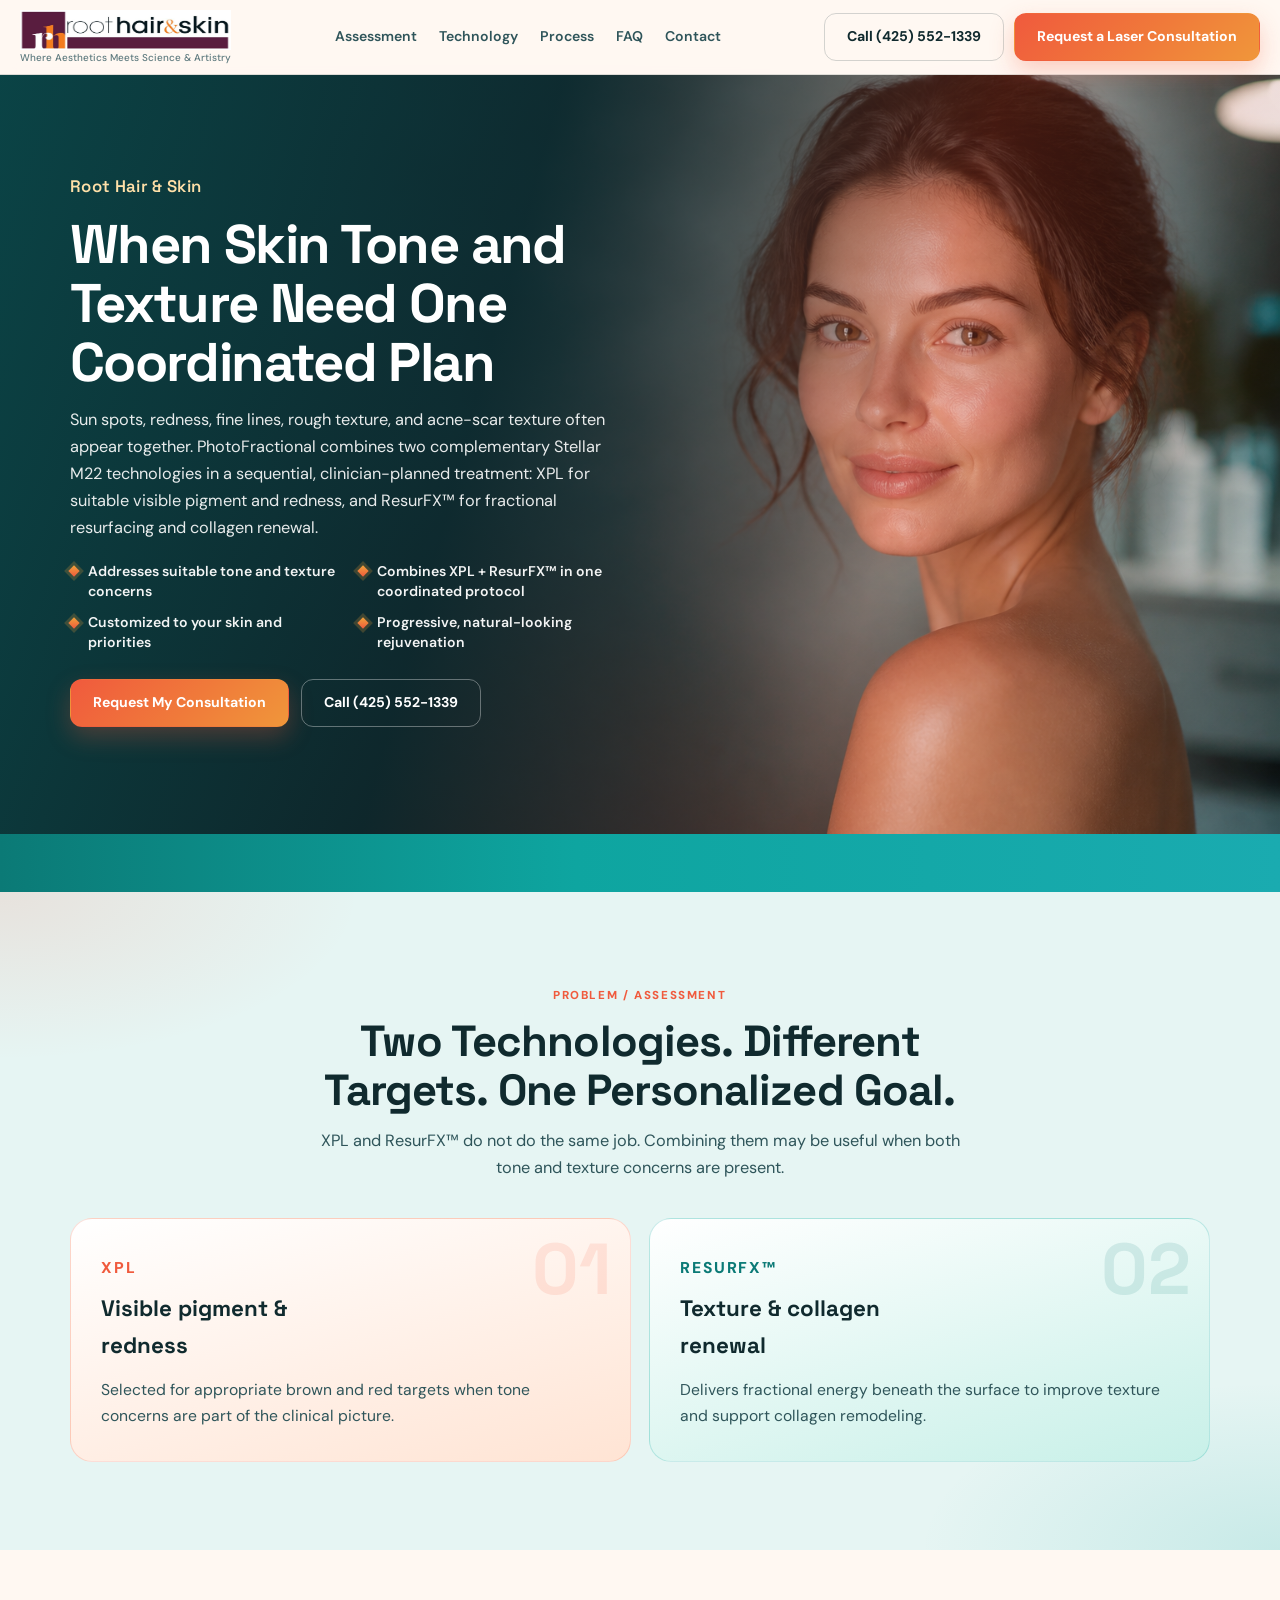
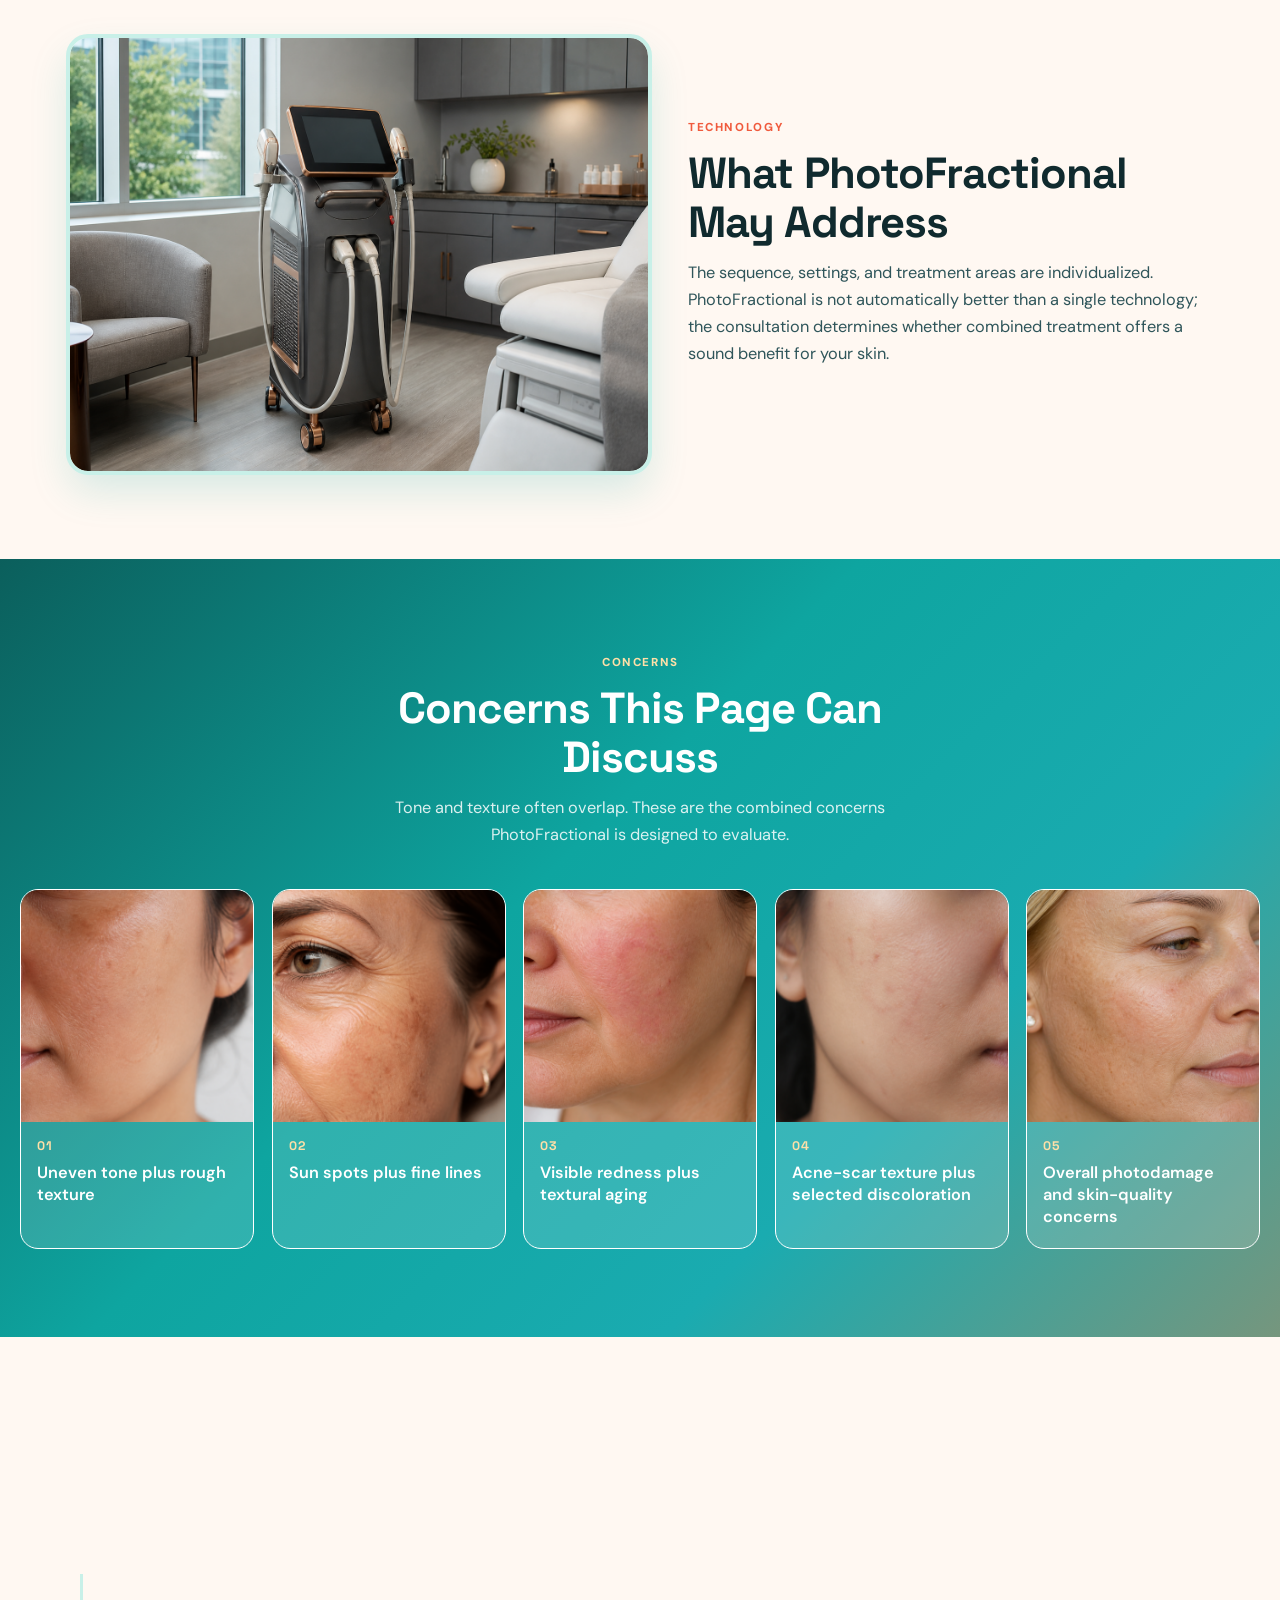
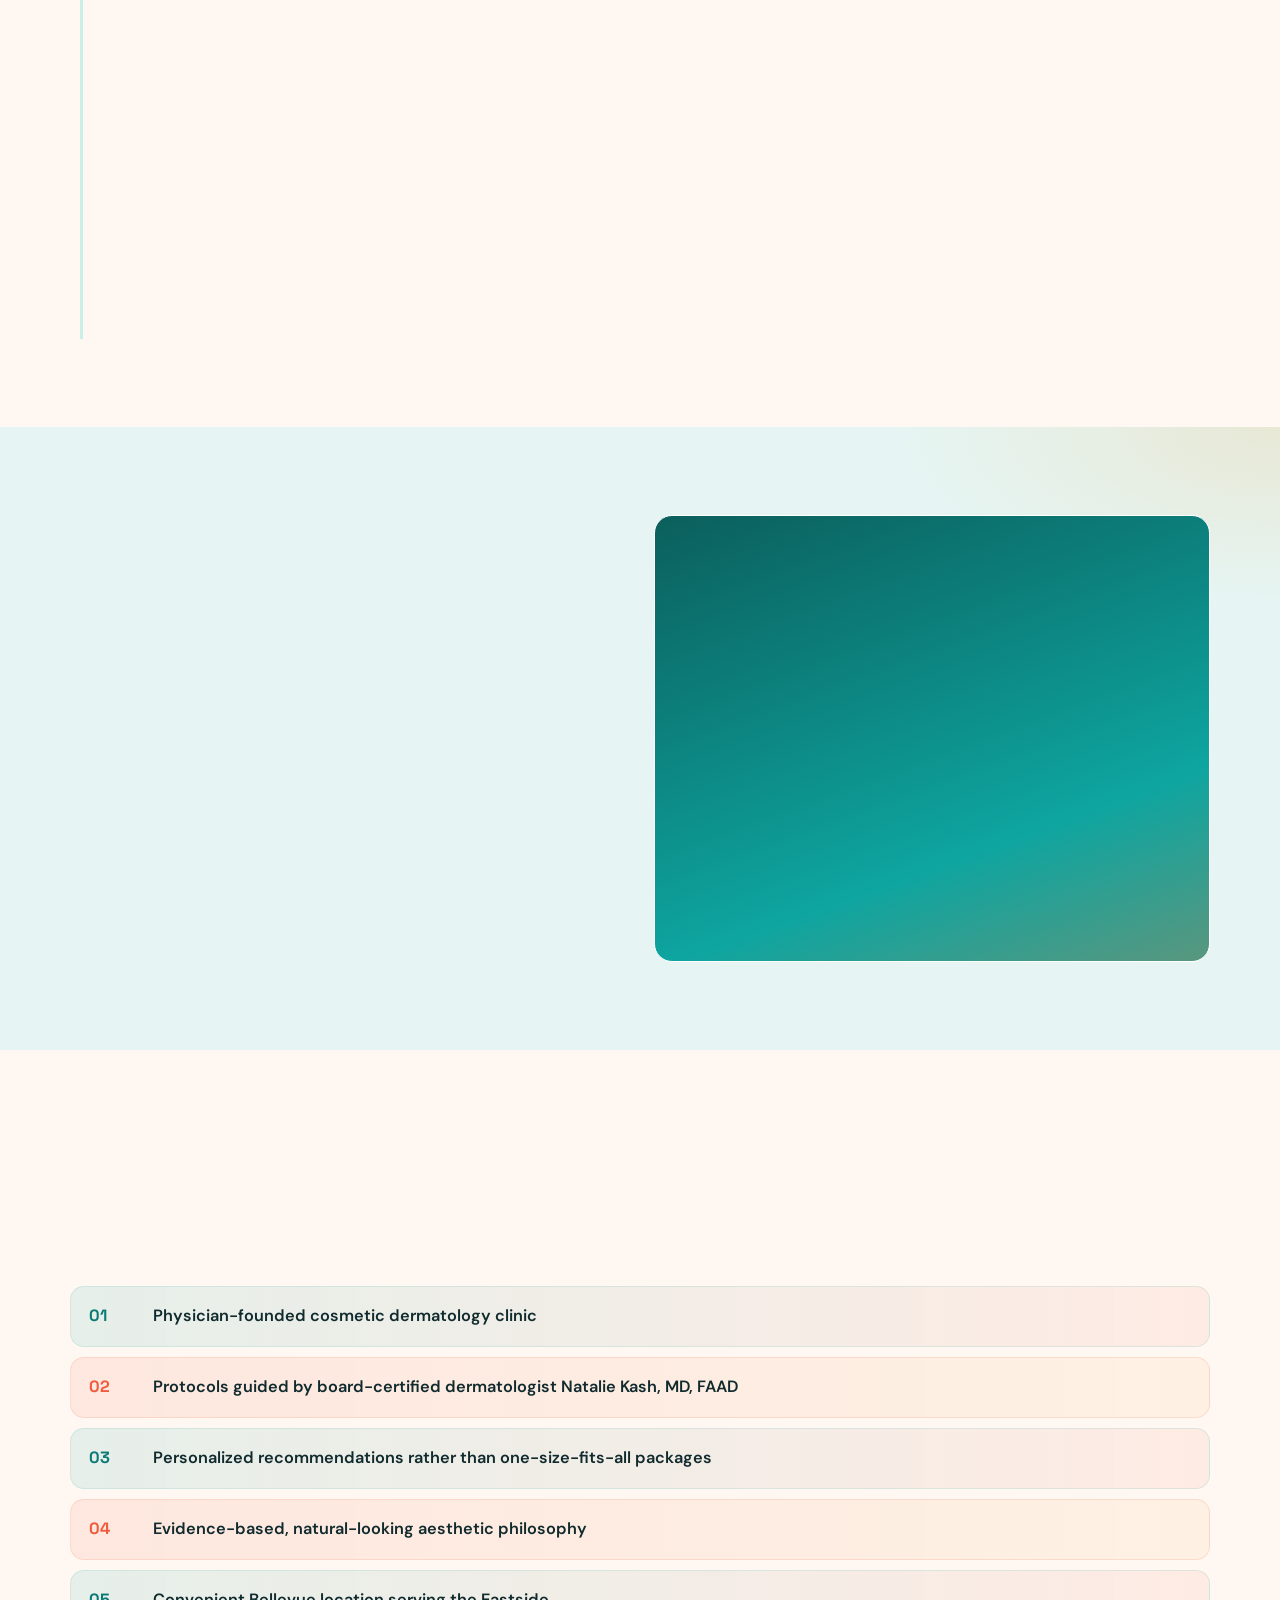
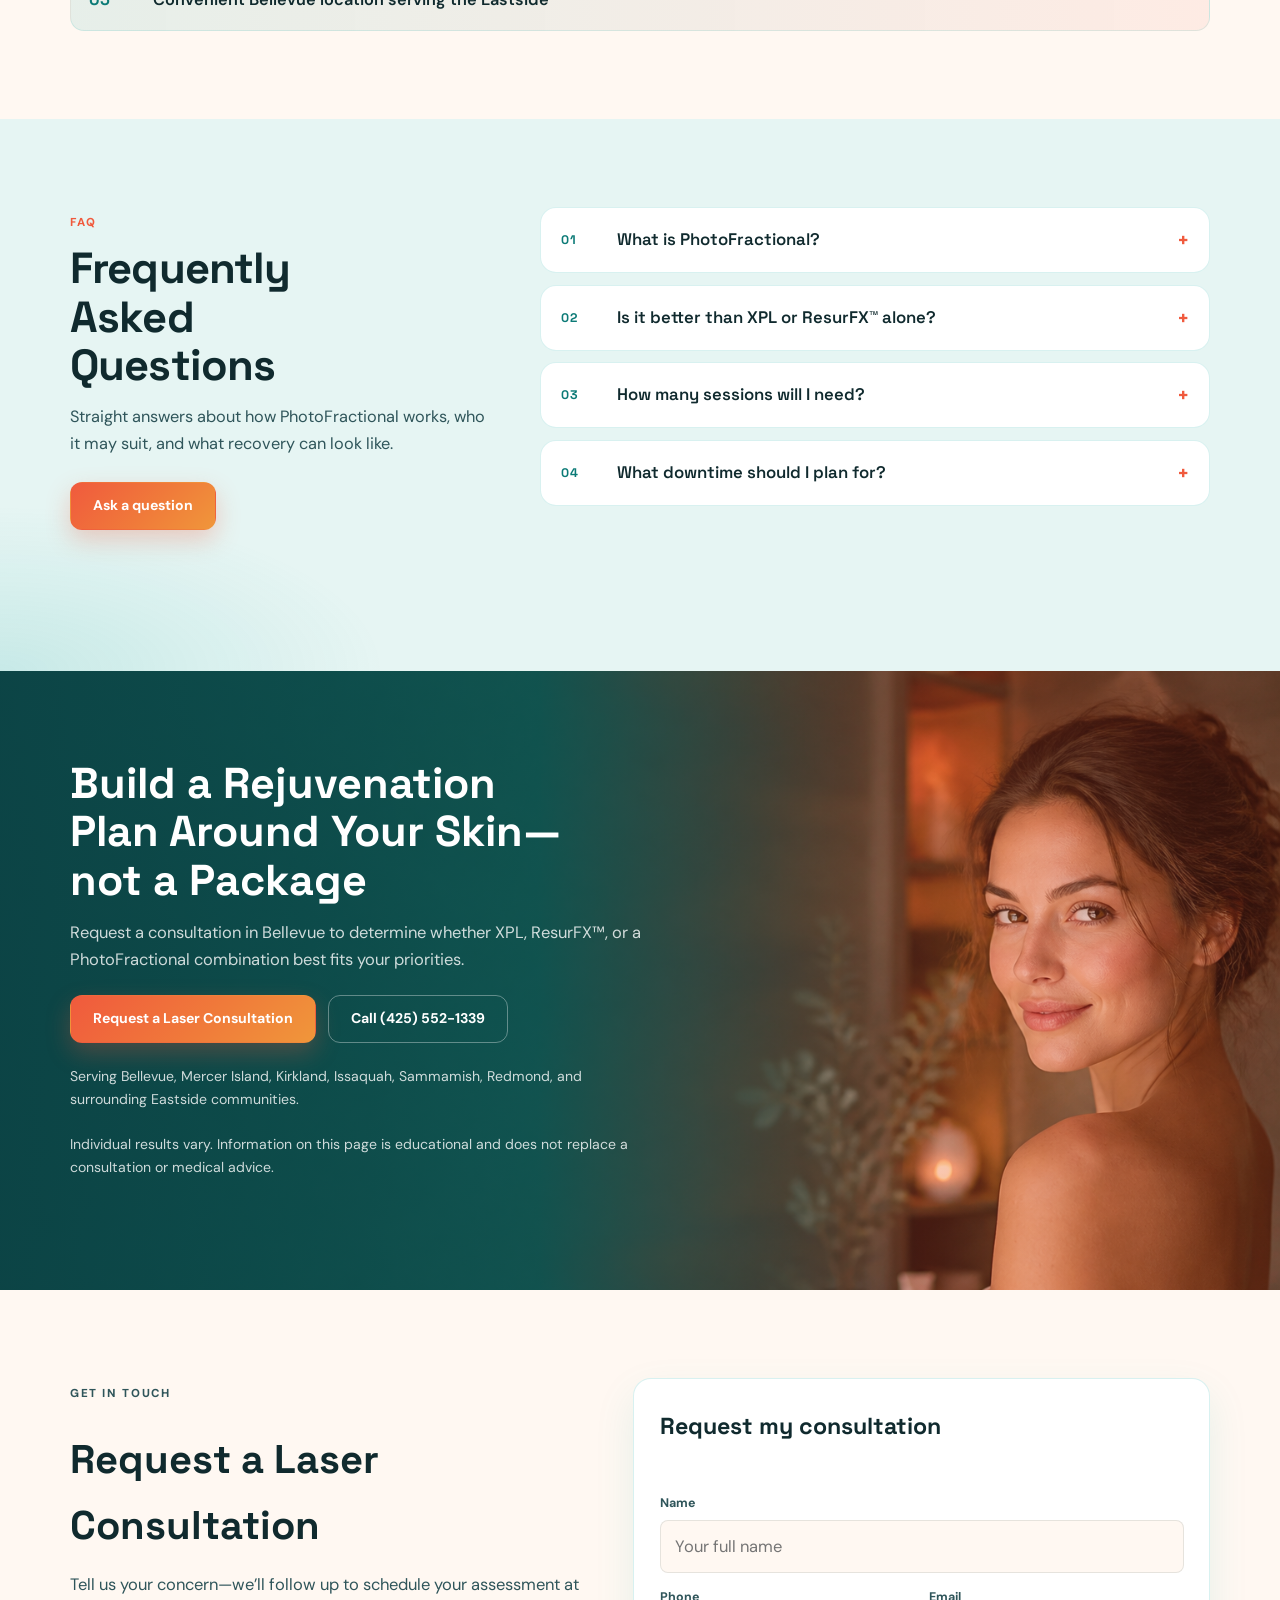
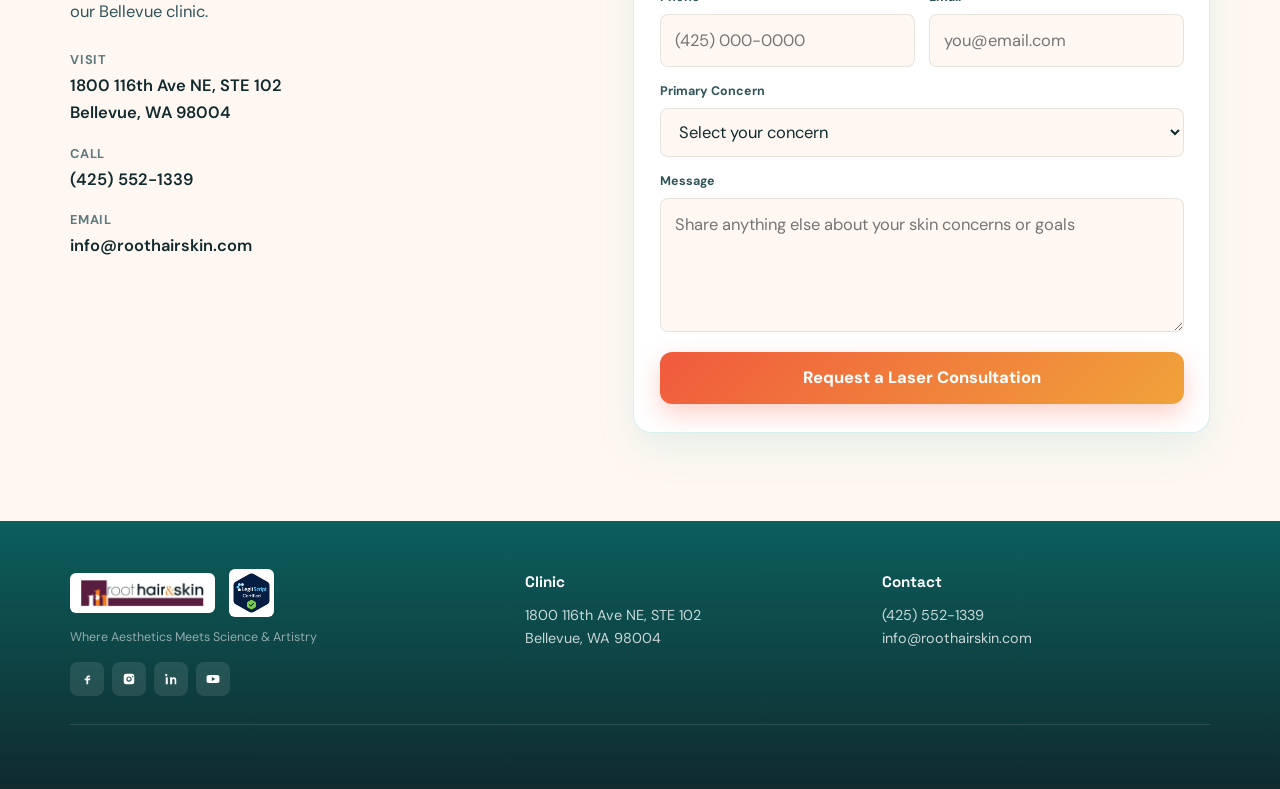
==== photofractional/index.html @ e306b75b "Add PhotoFractional landing with tracking and clinic design. New Bellevue XPL + ResurFX page includi" ====
<!DOCTYPE html>
<html lang="en">
<head>
  <meta charset="UTF-8" />
  <meta name="viewport" content="width=device-width, initial-scale=1.0, viewport-fit=cover" />
  <title>PhotoFractional Skin Rejuvenation Bellevue | Root Hair &amp; Skin</title>
  <meta name="description" content="Address suitable tone and texture concerns with personalized PhotoFractional treatment combining XPL and ResurFX™ at Root Hair &amp; Skin in Bellevue." />
  <link rel="preconnect" href="https://fonts.googleapis.com" />
  <link rel="preconnect" href="https://fonts.gstatic.com" crossorigin />
  <link href="https://fonts.googleapis.com/css2?family=DM+Sans:ital,opsz,wght@0,9..40,400;0,9..40,500;0,9..40,600;0,9..40,700;1,9..40,400&family=Space+Grotesk:wght@500;600;700&display=swap" rel="stylesheet" />
  <style>
:root {
  --ink: #102A2E;
  --slate: #2F555A;
  --muted: #5E7A7E;
  --mist: #E6F5F3;
  --paper: #FFF8F2;
  --white: #FFFFFF;
  --teal: #0EA5A0;
  --teal-deep: #0B7A76;
  --teal-soft: #C8F0E8;
  --coral: #F05A3D;
  --coral-deep: #D64428;
  --amber: #F0A33A;
  --peach: #FFE4D4;
  --copper: #F05A3D;
  --copper-deep: #D64428;
  --copper-soft: #FFE4D4;
  --line: rgba(16, 42, 46, 0.1);
  --max: 1140px;
  --font: "DM Sans", system-ui, sans-serif;
  --display: "Space Grotesk", system-ui, sans-serif;
}

*, *::before, *::after { box-sizing: border-box; margin: 0; padding: 0; }
html { scroll-behavior: smooth; overflow-x: hidden; }
body {
  font-family: var(--font);
  background:
    radial-gradient(1200px 500px at 10% -10%, rgba(14, 165, 160, 0.14), transparent 55%),
    radial-gradient(900px 420px at 100% 8%, rgba(240, 90, 61, 0.12), transparent 50%),
    var(--paper);
  color: var(--ink);
  line-height: 1.65;
  font-size: 16.5px;
  -webkit-font-smoothing: antialiased;
  overflow-x: hidden;
  padding-top: 74px;
  padding-bottom: 0;
}
img { display: block; max-width: 100%; height: auto; }
a { color: inherit; text-decoration: none; }
button, input, select, textarea { font: inherit; }
.wrap { width: min(100% - 40px, var(--max)); margin-inline: auto; }

.site-header {
  position: fixed; top: 0; left: 0; right: 0; z-index: 100;
  background: rgba(255, 248, 242, 0.92);
  backdrop-filter: blur(14px);
  border-bottom: 1px solid var(--line);
  animation: headerIn 0.55s ease both;
}
.header-inner {
  width: min(100% - 40px, 1280px);
  margin-inline: auto;
  min-height: 74px;
  display: flex; align-items: center; gap: 20px;
}
.brand { display: flex; flex-direction: column; gap: 2px; flex-shrink: 0; }
.brand img { height: 40px; width: auto; }
.brand-tag {
  font-size: 0.62rem; color: var(--muted); font-weight: 500; max-width: 240px; line-height: 1.3;
}
.nav { display: flex; gap: 22px; flex: 1; justify-content: center; }
.nav a { font-size: 0.88rem; font-weight: 600; color: var(--slate); }
.nav a:hover { color: var(--teal); }
.header-actions { display: flex; align-items: center; gap: 10px; margin-left: auto; flex-shrink: 0; }
.menu-toggle {
  display: none; width: 42px; height: 42px; border-radius: 10px;
  border: 1px solid var(--line); background: var(--white); cursor: pointer;
  margin-left: auto; place-items: center;
}
.menu-toggle span { display: block; width: 16px; height: 2px; background: var(--ink); margin: 3px auto; border-radius: 2px; }
.mobile-nav { display: none; padding: 10px 20px 20px; border-top: 1px solid var(--line); background: var(--paper); }
.mobile-nav.open { display: block; }
.mobile-nav a {
  display: block; padding: 12px 0; border-bottom: 1px solid var(--line); font-weight: 600;
}

.btn {
  display: inline-flex; align-items: center; justify-content: center;
  min-height: 48px; padding: 0 22px; border-radius: 12px;
  font-size: 0.88rem; font-weight: 700; border: 1.5px solid transparent;
  cursor: pointer; transition: transform .2s, background .2s, color .2s, border-color .2s, box-shadow .2s;
}
.btn:hover { transform: translateY(-1px); }
.btn-copper {
  background: linear-gradient(135deg, var(--coral) 0%, #F07A3A 55%, var(--amber) 120%);
  color: #fff;
  box-shadow: 0 10px 24px rgba(240, 90, 61, 0.28);
}
.btn-copper:hover { background: linear-gradient(135deg, var(--coral-deep), #E06A2E); }
.btn-ghost {
  background: transparent; color: var(--ink);
  border-color: rgba(16, 42, 46, 0.18);
}
.btn-ghost:hover { border-color: var(--teal); color: var(--teal-deep); background: rgba(14, 165, 160, 0.08); }
.btn-light { background: var(--white); color: var(--ink); }
.btn-light:hover { background: var(--teal-soft); }

.hero {
  position: relative;
  min-height: min(88svh, 760px);
  display: flex;
  align-items: center;
  overflow: hidden;
  color: #fff;
  background:
    linear-gradient(105deg, rgba(11, 70, 72, 0.94) 0%, rgba(16, 42, 46, 0.88) 38%, rgba(240, 90, 61, 0.28) 68%, rgba(16, 42, 46, 0.1) 100%),
    url("assets/hero-desktop-bg.jpg") right center / cover no-repeat;
}
.hero-media { display: none; }
.hero-inner {
  width: min(100% - 40px, var(--max));
  margin: 0 auto;
  padding: 56px 0 64px;
}
.hero-copy {
  max-width: 560px;
  text-align: left;
}
.hero-brand {
  font-family: var(--display);
  font-size: 1.05rem; font-weight: 600;
  letter-spacing: 0.02em;
  color: #FFE0A8;
  margin-bottom: 14px;
  opacity: 0; animation: rise 0.7s ease 0.05s forwards;
}
.hero h1 {
  font-family: var(--display);
  font-size: clamp(2.35rem, 4.6vw, 3.4rem);
  line-height: 1.08; font-weight: 700;
  letter-spacing: -0.03em;
  margin-bottom: 16px;
  opacity: 0; animation: rise 0.75s ease 0.15s forwards;
}
.hero-lead {
  font-size: 1.02rem; color: rgba(255,255,255,0.9);
  max-width: 36em; margin: 0 0 20px; line-height: 1.65;
  opacity: 0; animation: rise 0.75s ease 0.28s forwards;
}
.hero-bullets {
  list-style: none;
  display: grid;
  grid-template-columns: 1fr 1fr;
  gap: 12px 18px;
  margin: 0 0 26px;
  max-width: 34em;
  text-align: left;
}
.hero-bullets li {
  display: flex; gap: 10px; align-items: flex-start;
  font-size: 0.88rem; font-weight: 600; color: rgba(255,255,255,0.95);
  text-align: left;
  line-height: 1.4;
  opacity: 0;
  animation: rise 0.65s ease forwards;
}
.hero-bullets li:nth-child(1) { animation-delay: 0.32s; }
.hero-bullets li:nth-child(2) { animation-delay: 0.4s; }
.hero-bullets li:nth-child(3) { animation-delay: 0.48s; }
.hero-bullets li:nth-child(4) { animation-delay: 0.56s; }
.hero-bullets li::before {
  content: "";
  width: 8px; height: 8px; margin-top: 0.4em; flex-shrink: 0;
  background: linear-gradient(135deg, var(--amber), var(--coral));
  transform: rotate(45deg);
  box-shadow: 0 0 0 3px rgba(240, 163, 58, 0.22);
}
.hero-ctas {
  display: flex; flex-wrap: wrap; gap: 12px;
  justify-content: flex-start;
  opacity: 0; animation: rise 0.75s ease 0.64s forwards;
}
.hero-ctas .btn-ghost {
  color: #fff; border-color: rgba(255,255,255,0.35);
}
.hero-ctas .btn-ghost:hover {
  border-color: #fff; background: rgba(255,255,255,0.1); color: #fff;
}

.trust {
  background: linear-gradient(90deg, var(--teal-deep) 0%, var(--teal) 45%, #1AABB0 100%);
  color: rgba(255,255,255,0.95);
}
.trust-inner {
  width: min(100% - 40px, var(--max));
  margin: 0 auto;
  padding: 18px 0;
  display: flex; flex-wrap: wrap; justify-content: center; gap: 10px 28px;
  font-size: 0.82rem; font-weight: 700; letter-spacing: 0.02em;
}
.trust-inner span { display: inline-flex; align-items: center; gap: 10px; }
.trust-inner span:not(:last-child)::after {
  content: "";
  width: 1px; height: 14px;
  background: rgba(255,255,255,0.28);
  margin-left: 18px;
}

.section { padding: 88px 0; }
.kicker {
  display: inline-block;
  font-size: 0.72rem; font-weight: 800; letter-spacing: 0.14em;
  text-transform: uppercase; color: var(--coral); margin-bottom: 12px;
}
.section h2 {
  font-family: var(--display);
  font-size: clamp(1.9rem, 3.4vw, 2.75rem);
  line-height: 1.12; font-weight: 700; letter-spacing: -0.02em;
  margin-bottom: 14px; max-width: 18ch;
  color: var(--ink);
}
.lede { color: var(--slate); max-width: 42em; margin-bottom: 28px; font-size: 1.02rem; }

.assessment {
  background:
    radial-gradient(600px 280px at 0% 0%, rgba(240, 90, 61, 0.12), transparent 60%),
    radial-gradient(600px 280px at 100% 100%, rgba(14, 165, 160, 0.14), transparent 60%),
    var(--mist);
}
.assessment-head {
  max-width: 40rem;
  margin: 0 auto 36px;
  text-align: center;
}
.assessment-head h2 { max-width: none; margin-left: auto; margin-right: auto; }
.assessment-head .lede {
  margin-left: auto;
  margin-right: auto;
  margin-bottom: 0;
}
.assess-compare {
  display: grid;
  grid-template-columns: 1fr 1fr;
  gap: 18px;
  align-items: stretch;
}
.assess-tech {
  position: relative;
  padding: 36px 30px 32px;
  border-radius: 22px;
  border: 1px solid transparent;
  overflow: hidden;
}
.assess-tech::before {
  content: attr(data-step);
  position: absolute;
  top: 14px;
  right: 18px;
  font-family: var(--display);
  font-size: clamp(3rem, 6vw, 4.5rem);
  font-weight: 700;
  line-height: 1;
  opacity: 0.12;
  pointer-events: none;
}
.assess-tech h3 {
  font-family: var(--display);
  font-size: 1.4rem;
  font-weight: 700;
  margin-bottom: 12px;
  max-width: 14ch;
}
.assess-tech p { color: var(--slate); font-size: 0.98rem; }
.assess-label {
  font-size: 0.7rem;
  font-weight: 800;
  letter-spacing: 0.12em;
  text-transform: uppercase;
  margin-bottom: 10px;
}
.assess-xpl {
  background: linear-gradient(165deg, #fff 0%, var(--peach) 100%);
  border-color: rgba(240, 90, 61, 0.2);
}
.assess-xpl .assess-label { color: var(--coral); }
.assess-xpl::before { color: var(--coral); }
.assess-resurfx {
  background: linear-gradient(165deg, #fff 0%, var(--teal-soft) 100%);
  border-color: rgba(14, 165, 160, 0.22);
}
.assess-resurfx .assess-label { color: var(--teal-deep); }
.assess-resurfx::before { color: var(--teal-deep); }

.tech-grid {
  display: grid; grid-template-columns: 1.05fr 0.95fr; gap: 40px; align-items: center;
}
.tech-visual {
  aspect-ratio: 4 / 3; overflow: hidden; border-radius: 18px;
  box-shadow: 0 18px 40px rgba(14, 165, 160, 0.18);
  outline: 4px solid var(--teal-soft);
}
.tech-visual img { width: 100%; height: 100%; object-fit: cover; }

.concerns {
  background: linear-gradient(135deg, #0B5F5C 0%, #0EA5A0 42%, #1AABB0 70%, #F07A3A 140%);
  color: #fff;
}
.concerns-layout {
  display: block;
  width: min(100% - 40px, 1400px);
}
.concerns-intro {
  max-width: 36rem;
  margin: 0 auto 40px;
  text-align: center;
}
.concerns .kicker { color: #FFE0A8; }
.concerns h2 {
  color: #fff;
  max-width: none;
  margin-left: auto;
  margin-right: auto;
}
.concerns .lede {
  color: rgba(255,255,255,0.85);
  margin: 0 auto;
}
.concern-list {
  list-style: none;
  display: grid;
  grid-template-columns: repeat(5, 1fr);
  gap: 18px;
  border-top: 0;
}
.concern-list > li { margin: 0; padding: 0; min-height: 0; }
.concern-card {
  display: flex;
  flex-direction: column;
  overflow: hidden;
  border-radius: 18px;
  background: rgba(255,255,255,0.14);
  border: 1.5px solid #fff;
  backdrop-filter: blur(8px);
  min-height: 0;
  padding: 0;
  gap: 0;
  height: 100%;
}
.concern-card figure {
  margin: 0;
  aspect-ratio: 1 / 1;
  overflow: hidden;
  background: rgba(0,0,0,0.15);
}
.concern-card img {
  width: 100%;
  height: 100%;
  object-fit: cover;
  display: block;
  transition: transform 0.45s ease;
}
.concern-card:hover img { transform: scale(1.04); }
.concern-card .concern-body {
  display: flex;
  flex-direction: column;
  gap: 10px;
  padding: 18px 16px 20px;
  flex: 1;
}
.concern-list li:last-child {
  grid-column: auto;
  flex-direction: column;
  align-items: stretch;
}
.concern-list .n {
  font-family: var(--display);
  font-size: 0.78rem;
  letter-spacing: 0.1em;
  color: #FFE0A8;
  font-weight: 700;
  line-height: 1;
}
.concern-card .concern-title {
  font-size: 1.02rem;
  font-weight: 600;
  line-height: 1.35;
  color: #fff;
}

.process { background: var(--paper); }
.process-grid {
  display: grid; gap: 0; border-left: 3px solid var(--teal-soft);
  margin-left: 10px;
}
.step {
  position: relative;
  padding: 0 0 28px 28px;
}
.step:last-child { padding-bottom: 0; }
.step::before {
  content: "";
  position: absolute; left: -8px; top: 6px;
  width: 14px; height: 14px; border-radius: 50%;
  background: linear-gradient(135deg, var(--teal), var(--coral));
  border: 2px solid var(--paper);
  box-shadow: 0 0 0 4px rgba(14, 165, 160, 0.15);
}
.step h3 {
  font-family: var(--display);
  font-size: 1.15rem; font-weight: 700; margin-bottom: 6px;
  color: var(--ink);
}
.step p { color: var(--slate); max-width: 48em; }

.candidate {
  background:
    radial-gradient(700px 320px at 100% 0%, rgba(240, 163, 58, 0.16), transparent 55%),
    var(--mist);
}
.candidate-grid {
  display: grid; grid-template-columns: 1.05fr 1.05fr; gap: 28px; align-items: stretch;
}
.check-list { list-style: none; display: grid; gap: 12px; margin-top: 8px; }
.check-list li {
  display: flex; gap: 12px; align-items: flex-start;
  font-weight: 600; color: var(--ink); font-size: 0.98rem;
  padding: 12px 14px;
  background: rgba(255,255,255,0.75);
  border-radius: 12px;
  border: 1px solid rgba(14, 165, 160, 0.14);
}
.check-list li::before {
  content: "";
  width: 18px; height: 18px; flex-shrink: 0; margin-top: 2px;
  border: 1.5px solid rgba(14, 165, 160, 0.4);
  border-radius: 5px;
  background:
    url("data:image/svg+xml,%3Csvg xmlns='http://www.w3.org/2000/svg' viewBox='0 0 16 16'%3E%3Cpath fill='none' stroke='%230EA5A0' stroke-width='2' d='M3 8.5l3 3 7-7'/%3E%3C/svg%3E") center / 12px no-repeat,
    #fff;
}
.clinical-note {
  display: grid;
  grid-template-columns: minmax(140px, 0.9fr) 1.1fr;
  gap: 0;
  overflow: hidden;
  background: linear-gradient(160deg, #0B5F5C 0%, #0EA5A0 70%, #F07A3A 160%);
  color: rgba(255,255,255,0.92);
  padding: 0;
  border-radius: 18px;
  border: 1.5px solid #fff;
  min-height: 100%;
}
.clinical-note figure {
  position: relative;
  margin: 0;
  min-height: 100%;
  overflow: hidden;
  background: rgba(0,0,0,0.12);
}
.clinical-note img {
  position: absolute;
  inset: 0;
  width: 100%;
  height: 100%;
  object-fit: cover;
  display: block;
}
.clinical-note-copy {
  display: flex;
  flex-direction: column;
  justify-content: center;
  padding: 28px 24px;
}
.clinical-note strong {
  display: block; font-family: var(--display);
  font-size: 1rem; color: #FFE0A8; margin-bottom: 10px; letter-spacing: 0.04em;
  text-transform: uppercase;
}
.clinical-note p { font-size: 0.92rem; line-height: 1.65; margin: 0; }

.why { background: var(--paper); }
.why-list { list-style: none; display: grid; gap: 10px; }
.why-list li {
  display: grid; grid-template-columns: 48px 1fr; gap: 16px;
  padding: 16px 18px;
  border-radius: 14px;
  background: linear-gradient(90deg, rgba(14, 165, 160, 0.1), rgba(240, 90, 61, 0.08));
  border: 1px solid rgba(14, 165, 160, 0.12);
  font-size: 1.02rem; font-weight: 600; align-items: baseline;
}
.why-list li:nth-child(even) {
  background: linear-gradient(90deg, rgba(240, 90, 61, 0.1), rgba(240, 163, 58, 0.08));
  border-color: rgba(240, 90, 61, 0.14);
}
.why-list .n {
  font-family: var(--display); color: var(--teal-deep); font-weight: 700;
}
.why-list li:nth-child(even) .n { color: var(--coral); }

.faq {
  background:
    radial-gradient(700px 300px at 0% 100%, rgba(14, 165, 160, 0.14), transparent 55%),
    var(--mist);
}
.faq-layout {
  display: grid;
  grid-template-columns: minmax(220px, 0.85fr) 1.35fr;
  gap: 40px 48px;
  align-items: start;
}
.faq-intro h2 { max-width: 12ch; }
.faq-intro .lede { margin-bottom: 20px; }
.faq-intro .btn { margin-top: 4px; }
.faq-list { display: grid; gap: 12px; max-width: none; }
.faq-item {
  background: var(--white);
  border: 1.5px solid rgba(14, 165, 160, 0.16);
  border-radius: 16px;
  overflow: hidden;
}
.faq-q {
  width: 100%; text-align: left; background: none; border: 0; cursor: pointer;
  padding: 18px 20px; display: grid;
  grid-template-columns: 42px 1fr auto;
  align-items: center;
  gap: 14px;
  font-family: var(--display); font-size: 1.05rem; font-weight: 600; color: var(--ink);
}
.faq-q .faq-n {
  font-size: 0.78rem;
  letter-spacing: 0.08em;
  color: var(--teal-deep);
  font-weight: 700;
}
.faq-q .plus {
  color: var(--coral);
  font-weight: 700;
  font-size: 1.25rem;
  line-height: 1;
  transition: transform 0.2s ease;
}
.faq-a {
  display: none;
  padding: 0 20px 18px 76px;
  color: var(--slate);
  font-size: 0.96rem;
}
.faq-item.open .faq-a { display: block; }
.faq-item.open .faq-q .plus { transform: rotate(45deg); }

.final {
  background:
    linear-gradient(90deg, rgba(11, 70, 72, 0.92) 0%, rgba(11, 95, 92, 0.72) 42%, rgba(240, 90, 61, 0.28) 72%, rgba(240, 90, 61, 0.18) 100%),
    url("assets/final-cta-bg.jpg") right center / cover no-repeat;
  color: #fff; padding: 88px 0;
  overflow: hidden;
}
.final h2 {
  font-family: var(--display);
  font-size: clamp(1.9rem, 3.5vw, 2.7rem);
  line-height: 1.12; font-weight: 700; max-width: 18ch; margin-bottom: 14px;
}
.final p { color: rgba(255,255,255,0.8); max-width: 40em; margin-bottom: 22px; }
.final-ctas { display: flex; flex-wrap: wrap; gap: 12px; margin-bottom: 22px; }
.final .btn-ghost {
  color: #fff; border-color: rgba(255,255,255,0.35);
}
.final .btn-ghost:hover { border-color: #fff; background: rgba(255,255,255,0.1); color: #fff; }
.serving-note, .edu-disclaimer {
  font-size: 0.88rem; color: rgba(255,255,255,0.65); max-width: 48em;
}
.edu-disclaimer { margin-top: 6px; }

.contact { padding: 88px 0; background: var(--paper); }
.contact-grid {
  display: grid; grid-template-columns: 0.95fr 1.05fr; gap: 40px; align-items: start;
}
.contact-info h2 {
  font-family: var(--display);
  font-size: clamp(1.9rem, 3.4vw, 2.5rem);
  max-width: 12ch; margin-bottom: 12px;
}
.contact-info > p { color: var(--slate); margin-bottom: 24px; max-width: 34em; }
.contact-details { display: grid; gap: 16px; }
.contact-detail { display: flex; gap: 12px; align-items: flex-start; }
.contact-detail strong {
  display: block; font-size: 0.8rem; letter-spacing: 0.06em; text-transform: uppercase; color: var(--muted); margin-bottom: 2px;
}
.contact-detail p, .contact-detail a { font-weight: 600; }
.contact-detail a:hover { color: var(--teal); }
.lead-form {
  background: var(--white);
  border: 1px solid rgba(14, 165, 160, 0.16);
  padding: 28px 26px;
  border-radius: 18px;
  box-shadow: 0 16px 40px rgba(14, 165, 160, 0.1);
}
.lead-form h2 {
  font-family: var(--display);
  font-size: 1.45rem; margin-bottom: 6px; max-width: none;
}
.lead-form .sub { color: var(--muted); font-size: 0.92rem; margin-bottom: 18px; }
.form-grid { display: grid; gap: 14px; }
.form-row { display: grid; grid-template-columns: 1fr 1fr; gap: 14px; }
.field { display: flex; flex-direction: column; gap: 6px; }
.field label { font-size: 0.78rem; font-weight: 700; color: var(--slate); }
.field input, .field select, .field textarea {
  width: 100%; border: 1px solid var(--line); border-radius: 8px;
  padding: 12px 14px; background: var(--paper); color: var(--ink);
}
.field input:focus, .field select:focus, .field textarea:focus {
  outline: 2px solid rgba(14, 165, 160, 0.35); border-color: var(--teal);
}
.btn-submit {
  width: 100%; min-height: 52px; margin-top: 6px; border: 0; border-radius: 12px;
  background: linear-gradient(135deg, var(--coral), var(--amber));
  color: #fff; font-weight: 800; cursor: pointer;
  box-shadow: 0 10px 24px rgba(240, 90, 61, 0.28);
}
.btn-submit:hover { background: linear-gradient(135deg, var(--coral-deep), #E06A2E); }
.btn-submit:disabled { opacity: 0.7; cursor: wait; }
.form-success {
  display: none; padding: 18px; border-radius: 8px;
  background: var(--copper-soft); color: var(--ink); margin-top: 12px;
}
.lead-form.submitted .form-grid,
.lead-form.submitted h2,
.lead-form.submitted .sub,
.lead-form.submitted .btn-submit { display: none; }
.lead-form.submitted .form-success { display: block; }

.site-footer {
  background: linear-gradient(180deg, #0B5F5C 0%, #102A2E 100%);
  color: rgba(255,255,255,0.78); padding: 48px 0 28px;
}
.footer-inner {
  width: min(100% - 40px, var(--max));
  margin: 0 auto;
  display: grid; grid-template-columns: 1.3fr 1fr 1fr; gap: 28px;
}
.footer-brand-row { display: flex; align-items: center; gap: 14px; margin-bottom: 10px; }
.footer-logo {
  height: 40px; width: auto; background: #fff; padding: 6px 10px; border-radius: 6px;
}
.cert-seal img { height: 48px; width: auto; background: #fff; padding: 4px; border-radius: 6px; }
.footer-tag { font-size: 0.78rem; color: rgba(255,255,255,0.55); margin-bottom: 14px; }
.footer-socials { display: flex; gap: 8px; }
.footer-socials a {
  width: 34px; height: 34px; border-radius: 8px;
  display: grid; place-items: center;
  background: rgba(255,255,255,0.1); color: #fff;
}
.footer-socials a:hover { background: var(--coral); }
.footer-socials svg { width: 14px; height: 14px; fill: currentColor; }
.footer-col h4 {
  font-family: var(--display); font-size: 0.95rem; color: #fff; margin-bottom: 10px;
}
.footer-col p, .footer-col a { font-size: 0.9rem; line-height: 1.6; color: rgba(255,255,255,0.78); }
.footer-col a:hover { color: #fff; }
.footer-bottom {
  width: min(100% - 40px, var(--max));
  margin: 28px auto 0; padding-top: 16px;
  border-top: 1px solid rgba(255,255,255,0.12);
  display: flex; flex-wrap: wrap; gap: 8px 16px; justify-content: space-between;
  font-size: 0.75rem; color: rgba(255,255,255,0.5);
}
.footer-bottom a {
  color: rgba(255,255,255,0.62);
  text-decoration: underline; text-underline-offset: 2px;
}
.footer-bottom a:hover { color: #fff; }

.mobile-island-dock {
  display: none;
  position: fixed; left: 0; right: 0; bottom: 0; z-index: 200;
  padding: 12px 16px calc(12px + env(safe-area-inset-bottom, 0px));
  pointer-events: none; box-sizing: border-box;
}
.mobile-island {
  pointer-events: auto;
  display: flex; align-items: center; gap: 8px;
  padding: 8px; width: 100%; max-width: 420px; margin-inline: auto;
  border-radius: 999px; background: #0B5F5C;
  border: 1px solid rgba(255,255,255,0.14);
  box-shadow: 0 16px 40px rgba(11, 95, 92, 0.35);
}
.island-consult {
  flex: 1; min-height: 46px; border-radius: 999px;
  display: inline-flex; align-items: center; justify-content: center;
  background: linear-gradient(135deg, var(--coral), var(--amber));
  color: #fff;
  font-size: 0.78rem; font-weight: 800; padding: 0 14px;
}
.island-call {
  min-width: 72px; min-height: 46px; padding: 0 16px; border-radius: 999px;
  display: grid; place-items: center;
  background: var(--teal); color: #fff;
  font-size: 0.82rem; font-weight: 800;
}

.reveal {
  opacity: 0;
  transform: translateY(22px);
  transition: opacity 0.7s cubic-bezier(0.22, 1, 0.36, 1), transform 0.7s cubic-bezier(0.22, 1, 0.36, 1), filter 0.7s ease;
  will-change: opacity, transform;
}
.reveal.reveal-left { transform: translateX(-28px); }
.reveal.reveal-right { transform: translateX(28px); }
.reveal.reveal-scale { transform: scale(0.94); }
.reveal.reveal-fade { transform: none; }
.reveal.in {
  opacity: 1;
  transform: none;
  filter: none;
}
.assess-tech,
.concern-card,
.check-list li,
.why-list li,
.faq-item,
.step,
.clinical-note {
  transition: transform 0.35s ease, box-shadow 0.35s ease, border-color 0.35s ease;
}
.assess-tech:hover,
.concern-card:hover,
.check-list li:hover,
.why-list li:hover,
.faq-item:hover {
  transform: translateY(-3px);
  box-shadow: 0 14px 32px rgba(11, 95, 92, 0.12);
}
.mobile-island-dock {
  animation: islandIn 0.55s ease 0.35s both;
}

@keyframes rise {
  from { opacity: 0; transform: translateY(16px); }
  to { opacity: 1; transform: none; }
}
@keyframes headerIn {
  from { opacity: 0; transform: translateY(-16px); }
  to { opacity: 1; transform: none; }
}
@keyframes islandIn {
  from { opacity: 0; transform: translateY(24px); }
  to { opacity: 1; transform: none; }
}

@media (max-width: 1100px) and (min-width: 981px) {
  .concern-list { grid-template-columns: repeat(3, 1fr); }
  .concern-list li:nth-child(4),
  .concern-list li:nth-child(5) { grid-column: span 1; }
  .concern-list li:last-child { grid-column: auto; }
}

@media (max-width: 980px) {
  .nav, .header-actions { display: none; }
  .menu-toggle { display: grid; }
  .hero {
    min-height: calc(100svh - 74px);
    display: flex;
    align-items: center;
    justify-content: center;
    background:
      linear-gradient(105deg, rgba(11, 70, 72, 0.88) 0%, rgba(16, 42, 46, 0.78) 48%, rgba(11, 70, 72, 0.45) 72%, rgba(240, 90, 61, 0.28) 100%),
      url("assets/hero-mobile-bg.jpg") right center / cover no-repeat;
  }
  .hero-media { display: none; }
  .hero-inner {
    padding: 28px 0 36px;
    width: min(100% - 40px, var(--max));
    display: flex;
    align-items: center;
    justify-content: center;
  }
  .hero-copy {
    max-width: none;
    width: 100%;
    text-align: center;
  }
  .hero-brand { margin-inline: auto; }
  .hero h1 {
    font-size: clamp(2.05rem, 7.5vw, 2.55rem);
    margin-inline: auto;
  }
  .hero-lead { margin-inline: auto; }
  .hero-bullets {
    grid-template-columns: 1fr 1fr;
    max-width: 100%;
    margin-inline: auto;
    gap: 10px 12px;
    text-align: left;
  }
  .hero-bullets li { font-size: 0.82rem; }
  .hero-ctas { justify-content: center; width: 100%; }
  .hero-ctas .btn-copper { width: 100%; }
  .hero-ctas .btn-ghost { display: none; }
  .trust-inner {
    display: flex;
    flex-direction: column;
    align-items: stretch;
    gap: 0;
    padding: 6px 0;
    text-align: left;
  }
  .trust-inner span {
    display: block;
    padding: 12px 0;
    font-size: 0.84rem;
    line-height: 1.35;
    border-bottom: 1px solid rgba(255,255,255,0.18);
  }
  .trust-inner span:last-child { border-bottom: 0; }
  .trust-inner span:not(:last-child)::after { display: none; }
  .assess-compare, .tech-grid, .candidate-grid, .contact-grid, .footer-inner,
  .faq-layout {
    grid-template-columns: 1fr;
  }
  .faq-intro h2 { max-width: none; }
  .faq-a { padding-left: 20px; }
  .clinical-note {
    grid-template-columns: 1fr;
  }
  .clinical-note figure {
    aspect-ratio: 16 / 10;
    min-height: 0;
  }
  .clinical-note img {
    position: absolute;
  }
  .concerns-intro { text-align: left; margin-left: 0; margin-right: 0; }
  .concerns h2, .concerns .lede { margin-left: 0; margin-right: 0; }
  .concern-list {
    grid-template-columns: 1fr 1fr;
  }
  .concern-list li:last-child {
    grid-column: 1 / -1;
  }
  .concern-list li:last-child .concern-card {
    display: grid;
    grid-template-columns: 140px 1fr;
    align-items: stretch;
  }
  .concern-list li:last-child figure {
    aspect-ratio: auto;
    min-height: 100%;
  }
  .concern-list li:last-child .concern-body {
    justify-content: center;
  }
  .section, .final, .contact { padding: 64px 0; }
  .final {
    background:
      linear-gradient(180deg, rgba(11, 70, 72, 0.88) 0%, rgba(11, 95, 92, 0.78) 55%, rgba(240, 90, 61, 0.45) 100%),
      url("assets/final-cta-bg.jpg") 72% center / cover no-repeat;
  }
  .section h2 { max-width: none; }
  .mobile-island-dock { display: block; }
  body { padding-bottom: calc(100px + env(safe-area-inset-bottom, 0px)); }
  .form-row { grid-template-columns: 1fr; }
  .final h2 { max-width: none; }
}

@media (prefers-reduced-motion: reduce) {
  *, *::before, *::after { animation: none !important; transition: none !important; }
  .reveal, .hero-brand, .hero h1, .hero-lead, .hero-bullets, .hero-bullets li, .hero-ctas,
  .site-header, .mobile-island-dock {
    opacity: 1 !important; transform: none !important; animation: none !important; filter: none !important;
  }
}

  </style>
</head>
<body>
  <header class="site-header">
    <div class="header-inner">
      <a class="brand" href="#top" aria-label="Root Hair &amp; Skin home">
        <img src="assets/logo.jpg" alt="Root Hair &amp; Skin" width="220" height="48" />
        <span class="brand-tag">Where Aesthetics Meets Science &amp; Artistry</span>
      </a>
      <nav class="nav" aria-label="Primary">
        <a href="#assessment">Assessment</a>
        <a href="#technology">Technology</a>
        <a href="#process">Process</a>
        <a href="#faq">FAQ</a>
        <a href="#contact">Contact</a>
      </nav>
      <div class="header-actions">
        <a class="btn btn-ghost" href="tel:+14255521339">Call (425) 552-1339</a>
        <a class="btn btn-copper" href="#contact">Request a Laser Consultation</a>
      </div>
      <button class="menu-toggle" type="button" aria-label="Open menu" aria-expanded="false">
        <span></span><span></span><span></span>
      </button>
    </div>
    <div class="mobile-nav" id="mobileNav">
      <a href="#assessment">Assessment</a>
      <a href="#technology">Technology</a>
      <a href="#process">Process</a>
      <a href="#faq">FAQ</a>
      <a href="#contact">Contact</a>
      <a class="btn btn-ghost" href="tel:+14255521339" style="width:100%;margin-top:12px;text-align:center;">Call (425) 552-1339</a>
      <a class="btn btn-copper" href="#contact" style="width:100%;margin-top:8px;text-align:center;">Request a Laser Consultation</a>
    </div>
  </header>

  <main id="top">
    <section class="hero" aria-label="PhotoFractional skin rejuvenation">
      <div class="hero-media" aria-hidden="true">
        <img src="assets/hero-desktop-bg.jpg" alt="" width="1600" height="900" />
      </div>
      <div class="hero-inner">
        <div class="hero-copy">
          <p class="hero-brand">Root Hair &amp; Skin</p>
          <h1>When Skin Tone and Texture Need One Coordinated Plan</h1>
          <p class="hero-lead">Sun spots, redness, fine lines, rough texture, and acne-scar texture often appear together. PhotoFractional combines two complementary Stellar M22 technologies in a sequential, clinician-planned treatment: XPL for suitable visible pigment and redness, and ResurFX™ for fractional resurfacing and collagen renewal.</p>
          <ul class="hero-bullets">
            <li>Addresses suitable tone and texture concerns</li>
            <li>Combines XPL + ResurFX™ in one coordinated protocol</li>
            <li>Customized to your skin and priorities</li>
            <li>Progressive, natural-looking rejuvenation</li>
          </ul>
          <div class="hero-ctas">
            <a class="btn btn-copper" href="#contact">Request My Consultation</a>
            <a class="btn btn-ghost" href="tel:+14255521339">Call (425) 552-1339</a>
          </div>
        </div>
      </div>
    </section>

    <div class="trust">
      <div class="trust-inner">
        <span>Physician-founded</span>
        <span>Board-certified dermatologist-guided protocols</span>
        <span>Personalized treatment</span>
        <span>Bellevue, WA</span>
      </div>
    </div>

    <section class="section assessment" id="assessment" aria-labelledby="assessment-title">
      <div class="wrap">
        <div class="assessment-head">
          <p class="kicker reveal">Problem / assessment</p>
          <h2 class="reveal" id="assessment-title">Two Technologies. Different Targets. One Personalized Goal.</h2>
          <p class="lede reveal">XPL and ResurFX™ do not do the same job. Combining them may be useful when both tone and texture concerns are present.</p>
        </div>
        <div class="assess-compare reveal">
          <article class="assess-tech assess-xpl" data-step="01">
            <p class="assess-label">XPL</p>
            <h3>Visible pigment &amp; redness</h3>
            <p>Selected for appropriate brown and red targets when tone concerns are part of the clinical picture.</p>
          </article>
          <article class="assess-tech assess-resurfx" data-step="02">
            <p class="assess-label">ResurFX™</p>
            <h3>Texture &amp; collagen renewal</h3>
            <p>Delivers fractional energy beneath the surface to improve texture and support collagen remodeling.</p>
          </article>
        </div>
      </div>
    </section>

    <section class="section" id="technology" aria-labelledby="tech-title">
      <div class="wrap tech-grid">
        <div class="tech-visual reveal">
          <img src="assets/device.jpg" alt="Stellar M22 treatment technology at Root Hair &amp; Skin" width="1200" height="900" loading="lazy" />
        </div>
        <div class="reveal">
          <p class="kicker">Technology</p>
          <h2 id="tech-title">What PhotoFractional May Address</h2>
          <p class="lede">The sequence, settings, and treatment areas are individualized. PhotoFractional is not automatically better than a single technology; the consultation determines whether combined treatment offers a sound benefit for your skin.</p>
        </div>
      </div>
    </section>

    <section class="section concerns" aria-labelledby="concerns-title">
      <div class="wrap concerns-layout">
        <div class="concerns-intro">
          <p class="kicker reveal">Concerns</p>
          <h2 class="reveal" id="concerns-title">Concerns This Page Can Discuss</h2>
          <p class="lede reveal">Tone and texture often overlap. These are the combined concerns PhotoFractional is designed to evaluate.</p>
        </div>
        <ol class="concern-list reveal">
          <li>
            <article class="concern-card">
              <figure>
                <img src="assets/concern-01-tone-texture.jpg" alt="Uneven skin tone and rough texture" width="800" height="600" loading="lazy" />
              </figure>
              <div class="concern-body">
                <span class="n">01</span>
                <span class="concern-title">Uneven tone plus rough texture</span>
              </div>
            </article>
          </li>
          <li>
            <article class="concern-card">
              <figure>
                <img src="assets/concern-02-sunspots.jpg" alt="Sun spots and fine lines" width="800" height="600" loading="lazy" />
              </figure>
              <div class="concern-body">
                <span class="n">02</span>
                <span class="concern-title">Sun spots plus fine lines</span>
              </div>
            </article>
          </li>
          <li>
            <article class="concern-card">
              <figure>
                <img src="assets/concern-03-redness.jpg" alt="Visible redness and textural aging" width="800" height="600" loading="lazy" />
              </figure>
              <div class="concern-body">
                <span class="n">03</span>
                <span class="concern-title">Visible redness plus textural aging</span>
              </div>
            </article>
          </li>
          <li>
            <article class="concern-card">
              <figure>
                <img src="assets/concern-04-acne-scar.jpg" alt="Acne-scar texture and discoloration" width="800" height="600" loading="lazy" />
              </figure>
              <div class="concern-body">
                <span class="n">04</span>
                <span class="concern-title">Acne-scar texture plus selected discoloration</span>
              </div>
            </article>
          </li>
          <li>
            <article class="concern-card">
              <figure>
                <img src="assets/concern-05-photodamage.jpg" alt="Photodamage and skin-quality concerns" width="800" height="600" loading="lazy" />
              </figure>
              <div class="concern-body">
                <span class="n">05</span>
                <span class="concern-title">Overall photodamage and skin-quality concerns</span>
              </div>
            </article>
          </li>
        </ol>
      </div>
    </section>

    <section class="section process" id="process" aria-labelledby="process-title">
      <div class="wrap">
        <p class="kicker reveal">Process</p>
        <h2 class="reveal" id="process-title">The PhotoFractional Experience</h2>
        <div class="process-grid reveal">
          <article class="step">
            <h3>Comprehensive assessment</h3>
            <p>We separate pigment, vascular, texture, and wrinkle concerns and screen for contraindications.</p>
          </article>
          <article class="step">
            <h3>Personalized sequence</h3>
            <p>The team selects XPL and ResurFX™ parameters for your skin and goals.</p>
          </article>
          <article class="step">
            <h3>Treatment</h3>
            <p>Warm snapping, prickling, or heat may be felt. Comfort and eye-protection measures are used.</p>
          </article>
          <article class="step">
            <h3>Recovery and results</h3>
            <p>Redness, swelling, itching, temporary darkening, or rough texture can occur. Improvement develops over a treatment series and varies by concern.</p>
          </article>
        </div>
      </div>
    </section>

    <section class="section candidate" id="candidate" aria-labelledby="candidate-title">
      <div class="wrap candidate-grid">
        <div class="reveal">
          <p class="kicker">Candidacy</p>
          <h2 id="candidate-title">Who May Be a Candidate?</h2>
          <p class="lede">A consultation is required. You may be considered if:</p>
          <ul class="check-list">
            <li>You have both suitable tone and texture concerns</li>
            <li>You prefer one coordinated plan rather than unrelated treatments</li>
            <li>You can allow for the combined recovery response</li>
            <li>You understand results are progressive and individualized</li>
          </ul>
        </div>
        <aside class="clinical-note reveal">
          <figure>
            <img src="assets/clinical-note.jpg" alt="Clinician assessing skin during a consultation" width="900" height="1200" loading="lazy" />
          </figure>
          <div class="clinical-note-copy">
            <strong>Clinical note</strong>
            <p>Treatment may be postponed or changed based on pregnancy status, medications, active infection or inflammation, recent tanning, photosensitivity, prior pigment reactions, or other medical factors. The treating clinician determines candidacy.</p>
          </div>
        </aside>
      </div>
    </section>

    <section class="section why" id="why" aria-labelledby="why-title">
      <div class="wrap">
        <p class="kicker reveal">Why Root</p>
        <h2 class="reveal" id="why-title">Why Choose Root Hair &amp; Skin?</h2>
        <ol class="why-list reveal">
          <li><span class="n">01</span><span>Physician-founded cosmetic dermatology clinic</span></li>
          <li><span class="n">02</span><span>Protocols guided by board-certified dermatologist Natalie Kash, MD, FAAD</span></li>
          <li><span class="n">03</span><span>Personalized recommendations rather than one-size-fits-all packages</span></li>
          <li><span class="n">04</span><span>Evidence-based, natural-looking aesthetic philosophy</span></li>
          <li><span class="n">05</span><span>Convenient Bellevue location serving the Eastside</span></li>
        </ol>
      </div>
    </section>

    <section class="section faq" id="faq" aria-labelledby="faq-title">
      <div class="wrap faq-layout">
        <div class="faq-intro">
          <p class="kicker reveal">FAQ</p>
          <h2 class="reveal" id="faq-title">Frequently Asked Questions</h2>
          <p class="lede reveal">Straight answers about how PhotoFractional works, who it may suit, and what recovery can look like.</p>
          <a class="btn btn-copper reveal" href="#contact">Ask a question</a>
        </div>
        <div class="faq-list">
          <div class="faq-item reveal">
            <button class="faq-q" type="button" aria-expanded="false"><span class="faq-n">01</span><span>What is PhotoFractional?</span><span class="plus">+</span></button>
            <div class="faq-a"><p>It is a sequential approach combining XPL intense pulsed light with ResurFX™ non-ablative fractional resurfacing to address different tone and texture targets.</p></div>
          </div>
          <div class="faq-item reveal">
            <button class="faq-q" type="button" aria-expanded="false"><span class="faq-n">02</span><span>Is it better than XPL or ResurFX™ alone?</span><span class="plus">+</span></button>
            <div class="faq-a"><p>Not for everyone. If your concern is only pigment/redness or only texture, one technology may be more appropriate. The benefit depends on your clinical assessment.</p></div>
          </div>
          <div class="faq-item reveal">
            <button class="faq-q" type="button" aria-expanded="false"><span class="faq-n">03</span><span>How many sessions will I need?</span><span class="plus">+</span></button>
            <div class="faq-a"><p>Published manufacturer information commonly discusses a series, and Root’s general laser/IPL guidance also describes series-based care. Your clinician will set the number and interval.</p></div>
          </div>
          <div class="faq-item reveal">
            <button class="faq-q" type="button" aria-expanded="false"><span class="faq-n">04</span><span>What downtime should I plan for?</span><span class="plus">+</span></button>
            <div class="faq-a"><p>The combined approach can cause redness, swelling, darkening of pigment, itching, and rough texture. Duration depends on settings and individual response.</p></div>
          </div>
          <div class="faq-item reveal">
            <button class="faq-q" type="button" aria-expanded="false"><span class="faq-n">05</span><span>Can it treat all skin tones and all pigmentation?</span><span class="plus">+</span></button>
            <div class="faq-a"><p>No universal suitability claim should be made. Skin tone, pigment type, recent sun exposure, medications, and history all influence candidacy and settings.</p></div>
          </div>
        </div>
      </div>
    </section>

    <section class="final" aria-labelledby="final-title">
      <div class="wrap">
        <h2 class="reveal" id="final-title">Build a Rejuvenation Plan Around Your Skin—not a Package</h2>
        <p class="reveal">Request a consultation in Bellevue to determine whether XPL, ResurFX™, or a PhotoFractional combination best fits your priorities.</p>
        <div class="final-ctas reveal">
          <a class="btn btn-copper" href="#contact">Request a Laser Consultation</a>
          <a class="btn btn-ghost" href="tel:+14255521339">Call (425) 552-1339</a>
        </div>
        <p class="serving-note reveal">Serving Bellevue, Mercer Island, Kirkland, Issaquah, Sammamish, Redmond, and surrounding Eastside communities.</p>
        <p class="edu-disclaimer reveal">Individual results vary. Information on this page is educational and does not replace a consultation or medical advice.</p>
      </div>
    </section>

    <section class="contact" id="contact" aria-labelledby="contact-title">
      <div class="wrap contact-grid">
        <div class="contact-info reveal">
          <p class="kicker">Get in touch</p>
          <h2 id="contact-title">Request a Laser Consultation</h2>
          <p>Tell us your concern—we’ll follow up to schedule your assessment at our Bellevue clinic.</p>
          <div class="contact-details">
            <div class="contact-detail">
              <div>
                <strong>Visit</strong>
                <p>1800 116th Ave NE, STE 102<br />Bellevue, WA 98004</p>
              </div>
            </div>
            <div class="contact-detail">
              <div>
                <strong>Call</strong>
                <a href="tel:+14255521339">(425) 552-1339</a>
              </div>
            </div>
            <div class="contact-detail">
              <div>
                <strong>Email</strong>
                <a href="mailto:info@roothairskin.com">info@roothairskin.com</a>
              </div>
            </div>
          </div>
        </div>
        <form class="lead-form reveal" id="leadForm" novalidate>
          <h2>Request my consultation</h2>
          <p class="sub">Tell us your concern—we’ll follow up to schedule your assessment.</p>
          <div class="form-grid">
            <div class="field">
              <label for="name">Name</label>
              <input id="name" name="name" type="text" autocomplete="name" required placeholder="Your full name" />
            </div>
            <div class="form-row">
              <div class="field">
                <label for="phone">Phone</label>
                <input id="phone" name="phone" type="tel" autocomplete="tel" required placeholder="(425) 000-0000" />
              </div>
              <div class="field">
                <label for="email">Email</label>
                <input id="email" name="email" type="email" autocomplete="email" required placeholder="you@email.com" />
              </div>
            </div>
            <div class="field">
              <label for="concern">Primary Concern</label>
              <select id="concern" name="concern" required>
                <option value="" disabled selected>Select your concern</option>
                <option value="tone-texture">Uneven tone + rough texture</option>
                <option value="sunspots-lines">Sun spots + fine lines</option>
                <option value="redness-texture">Visible redness + textural aging</option>
                <option value="acne-scar">Acne-scar texture + discoloration</option>
                <option value="photodamage">Overall photodamage / skin quality</option>
                <option value="unsure">Not sure—need assessment</option>
              </select>
            </div>
            <div class="field">
              <label for="message">Message</label>
              <textarea id="message" name="message" rows="4" placeholder="Share anything else about your skin concerns or goals"></textarea>
            </div>
            <button class="btn-submit" type="submit">Request a Laser Consultation</button>
          </div>
          <div class="form-success" role="status" aria-live="polite"></div>
        </form>
      </div>
    </section>
  </main>

  <footer class="site-footer">
    <div class="footer-inner">
      <div>
        <div class="footer-brand-row">
          <img class="footer-logo" src="assets/logo.jpg" alt="Root Hair &amp; Skin" width="200" height="44" />
          <a class="cert-seal" href="https://www.legitscript.com/websites/?searchquery=roothairskin.com" target="_blank" rel="noopener noreferrer" aria-label="LegitScript Certified">
            <img src="assets/legitscript-certified.png" alt="LegitScript Certified" width="52" height="56" loading="lazy" />
          </a>
        </div>
        <p class="footer-tag">Where Aesthetics Meets Science &amp; Artistry</p>
        <div class="footer-socials">
          <a href="https://www.facebook.com/RootHairandSkin" target="_blank" rel="noopener noreferrer" aria-label="Facebook"><svg viewBox="0 0 24 24" aria-hidden="true"><path d="M14 9h3V6h-3c-1.7 0-3 1.3-3 3v2H8v3h3v7h3v-7h3l1-3h-4V9c0-.6.4-1 1-1z"/></svg></a>
          <a href="https://www.instagram.com/roothairandskin/" target="_blank" rel="noopener noreferrer" aria-label="Instagram"><svg viewBox="0 0 24 24" aria-hidden="true"><path d="M7 3h10a4 4 0 0 1 4 4v10a4 4 0 0 1-4 4H7a4 4 0 0 1-4-4V7a4 4 0 0 1 4-4zm5 4.5A4.5 4.5 0 1 0 16.5 12 4.5 4.5 0 0 0 12 7.5zm6.2-.9a1.1 1.1 0 1 0 1.1 1.1 1.1 1.1 0 0 0-1.1-1.1zM12 9.5A2.5 2.5 0 1 1 9.5 12 2.5 2.5 0 0 1 12 9.5z"/></svg></a>
          <a href="https://www.linkedin.com/company/root-hair-and-skin/" target="_blank" rel="noopener noreferrer" aria-label="LinkedIn"><svg viewBox="0 0 24 24" aria-hidden="true"><path d="M6.5 9H3v12h3.5V9zM4.8 3.5A2 2 0 1 0 4.8 7a2 2 0 0 0 0-3.5zM21 13.3c0-2.6-1.4-4.3-3.9-4.3a3.6 3.6 0 0 0-3.2 1.6V9H10.5v12H14v-6.3c0-1.7.8-2.7 2.2-2.7s2.1.9 2.1 2.7V21H21z"/></svg></a>
          <a href="https://www.youtube.com/@dr_and_dr" target="_blank" rel="noopener noreferrer" aria-label="YouTube"><svg viewBox="0 0 24 24" aria-hidden="true"><path d="M23 7.5a3 3 0 0 0-2.1-2.1C19 5 12 5 12 5s-7 0-8.9.4A3 3 0 0 0 1 7.5 31.5 31.5 0 0 0 1 12a31.5 31.5 0 0 0 .1 4.5 3 3 0 0 0 2.1 2.1C5 19 12 19 12 19s7 0 8.9-.4a3 3 0 0 0 2.1-2.1A31.5 31.5 0 0 0 23 12a31.5 31.5 0 0 0 0-4.5zM10 15.5v-7l6 3.5z"/></svg></a>
        </div>
      </div>
      <div class="footer-col">
        <h4>Clinic</h4>
        <p>1800 116th Ave NE, STE 102<br />Bellevue, WA 98004</p>
      </div>
      <div class="footer-col">
        <h4>Contact</h4>
        <p><a href="tel:+14255521339">(425) 552-1339</a><br /><a href="mailto:info@roothairskin.com">info@roothairskin.com</a></p>
      </div>
    </div>
    <div class="footer-bottom">
      <span>&copy; <span id="year"></span> Root Hair &amp; Skin · <a href="https://www.roothairskin.com/privacy-policy" target="_blank" rel="noopener noreferrer">Privacy Policy</a></span>
      <span>Individual results vary · Educational information only</span>
    </div>
  </footer>

  <div class="mobile-island-dock" id="mobileIslandDock">
    <nav class="mobile-island" aria-label="Quick actions">
      <a class="island-consult" href="#contact">Book a consultation</a>
      <a class="island-call" href="tel:+14255521339" aria-label="Call (425) 552-1339">Call</a>
    </nav>
  </div>

  <script>
    (function () {
      document.getElementById("year").textContent = String(new Date().getFullYear());

      const islandDock = document.getElementById("mobileIslandDock");
      const placeIslandDock = () => {
        if (!islandDock) return;
        const mobile = window.matchMedia("(max-width: 980px)").matches;
        if (!mobile) {
          islandDock.style.top = "";
          islandDock.style.bottom = "";
          islandDock.style.transform = "";
          return;
        }
        const vv = window.visualViewport;
        if (!vv) {
          islandDock.style.top = "";
          islandDock.style.bottom = "0";
          islandDock.style.transform = "";
          return;
        }
        const offsetFromLayoutBottom = Math.max(0, window.innerHeight - (vv.offsetTop + vv.height));
        islandDock.style.bottom = offsetFromLayoutBottom + "px";
        islandDock.style.top = "auto";
        islandDock.style.transform = "translateZ(0)";
      };
      placeIslandDock();
      if (window.visualViewport) {
        window.visualViewport.addEventListener("resize", placeIslandDock);
        window.visualViewport.addEventListener("scroll", placeIslandDock);
      }
      window.addEventListener("resize", placeIslandDock);

      const toggle = document.querySelector(".menu-toggle");
      const mobileNav = document.getElementById("mobileNav");
      if (toggle && mobileNav) {
        toggle.addEventListener("click", () => {
          const open = mobileNav.classList.toggle("open");
          toggle.setAttribute("aria-expanded", open ? "true" : "false");
        });
        mobileNav.querySelectorAll("a").forEach((a) => {
          a.addEventListener("click", () => {
            mobileNav.classList.remove("open");
            toggle.setAttribute("aria-expanded", "false");
          });
        });
      }

      document.querySelectorAll(".faq-item").forEach((item) => {
        const btn = item.querySelector(".faq-q");
        btn.addEventListener("click", () => {
          const isOpen = item.classList.contains("open");
          document.querySelectorAll(".faq-item.open").forEach((el) => {
            el.classList.remove("open");
            el.querySelector(".faq-q").setAttribute("aria-expanded", "false");
          });
          if (!isOpen) {
            item.classList.add("open");
            btn.setAttribute("aria-expanded", "true");
          }
        });
      });

      const form = document.getElementById("leadForm");
      if (form) {
        form.addEventListener("submit", (e) => {
          e.preventDefault();
          if (!form.checkValidity()) { form.reportValidity(); return; }

          const submitBtn = form.querySelector(".btn-submit");
          const fullName = (form.name && form.name.value || "").replace(/\s+/g, " ").trim();
          const lead = {
            name: fullName,
            phone: (form.phone && form.phone.value || "").trim(),
            email: (form.email && form.email.value || "").trim(),
            concern: (form.concern && form.concern.value || "").trim(),
            message: (form.message && form.message.value || "").trim()
          };

          if (submitBtn) {
            submitBtn.disabled = true;
            submitBtn.textContent = "Submitting...";
          }

          const successEl = form.querySelector(".form-success");
          if (successEl) {
            const first = fullName.split(" ")[0] || "";
            successEl.innerHTML =
              "<strong>Thank you" + (first ? ", " + first : "") + "!</strong>" +
              "<p>Your consultation request was submitted successfully. Our team will contact you shortly.</p>";
          }

          trackEvent("form", { lead: lead }).finally(function () {
            form.classList.add("submitted");
            form.scrollIntoView({ behavior: "smooth", block: "center" });
          });
        });
      }

      // Deploy a SEPARATE Apps Script for this landing, then paste the Web App URL here:
      const APPS_SCRIPT_URL = "https://script.google.com/macros/s/AKfycbxGmVp4aauemVqxtWmauhx482UwBsVpgvAxS_iawt-ycDfKAYNHdge7r8qGtQSHsGza/exec";
      const ATTR_KEYS = [
        "gclid", "gbraid", "wbraid", "fbclid", "msclkid",
        "utm_source", "utm_medium", "utm_campaign", "utm_term", "utm_content"
      ];
      const ATTR_STORAGE_KEY = "rhs_photofractional_attr_v1";

      function readParams() {
        const params = new URLSearchParams(window.location.search);
        const out = {};
        ATTR_KEYS.forEach(function (k) {
          const v = params.get(k);
          if (v) out[k] = v;
        });
        return out;
      }

      function loadAttr() {
        try {
          return JSON.parse(sessionStorage.getItem(ATTR_STORAGE_KEY) || "{}") || {};
        } catch (e) { return {}; }
      }

      function saveAttr(obj) {
        try { sessionStorage.setItem(ATTR_STORAGE_KEY, JSON.stringify(obj)); } catch (e) {}
      }

      const incoming = readParams();
      const attribution = Object.assign({}, loadAttr(), incoming);
      if (Object.keys(incoming).length) saveAttr(attribution);

      function trackEvent(type, extra) {
        extra = extra || {};
        if (!APPS_SCRIPT_URL || APPS_SCRIPT_URL.indexOf("YOUR_GOOGLE_APPS_SCRIPT") === 0) {
          console.warn("[RHS PhotoFractional] Set APPS_SCRIPT_URL after deploying Apps Script.");
          return Promise.resolve();
        }
        const payload = {
          type: type,
          landing: "photofractional",
          page: window.location.href,
          timestamp: new Date().toISOString(),
          attribution: attribution,
          userAgent: navigator.userAgent || ""
        };
        if (extra.lead) payload.lead = extra.lead;
        return fetch(APPS_SCRIPT_URL, {
          method: "POST",
          mode: "no-cors",
          headers: { "Content-Type": "text/plain;charset=utf-8" },
          body: JSON.stringify(payload)
        }).catch(function () {});
      }

      document.querySelectorAll('a[href^="tel:"]').forEach(function (el) {
        el.addEventListener("click", function () { trackEvent("call"); });
      });
      document.querySelectorAll('a[href^="sms:"]').forEach(function (el) {
        el.addEventListener("click", function () { trackEvent("imessage"); });
      });

      (function initPageMotion() {
        const reduce = window.matchMedia("(prefers-reduced-motion: reduce)").matches;
        const mark = function (selector, variant, staggerMs) {
          const nodes = document.querySelectorAll(selector);
          nodes.forEach(function (el, i) {
            if (el.closest(".site-header") || el.closest(".mobile-island-dock") || el.closest(".mobile-nav")) return;
            el.classList.add("reveal");
            if (variant) el.classList.add(variant);
            if (staggerMs) el.style.transitionDelay = (i * staggerMs) + "ms";
          });
        };

        // Break parent-only reveals so children can animate individually
        document.querySelectorAll(".assess-compare.reveal, .concern-list.reveal, .process-grid.reveal, .why-list.reveal, .clinical-note.reveal, .candidate-grid > .reveal, .tech-grid > .reveal, .contact-info.reveal, .lead-form.reveal, .faq-list .faq-item.reveal").forEach(function (el) {
          el.classList.remove("reveal");
        });
        // faq items get re-marked below; strip only so delays reset cleanly
        document.querySelectorAll(".faq-item").forEach(function (el) {
          el.classList.remove("reveal", "in");
          el.style.transitionDelay = "";
        });

        mark(".trust-inner > span", "reveal-fade", 80);
        mark(".assessment-head > *", "reveal-up", 90);
        mark(".assess-tech", "reveal-scale", 120);
        mark(".tech-grid > *", null, 120);
        mark(".tech-visual", "reveal-left");
        mark(".concerns-intro > *", null, 90);
        mark(".concern-list > li", "reveal-scale", 90);
        mark(".process > .wrap > .kicker, .process > .wrap > h2", null, 80);
        mark(".process-grid > .step", "reveal-left", 110);
        mark(".candidate-grid > div > .kicker, .candidate-grid > div > h2, .candidate-grid > div > .lede", null, 80);
        mark(".check-list > li", null, 90);
        mark(".clinical-note figure", "reveal-left");
        mark(".clinical-note-copy > *", "reveal-right", 100);
        mark(".why > .wrap > .kicker, .why > .wrap > h2", null, 80);
        mark(".why-list > li", null, 90);
        mark(".faq-intro > *", null, 90);
        mark(".faq-item", null, 90);
        mark(".final .wrap > *", null, 100);
        mark(".contact-info > .kicker, .contact-info > h2, .contact-info > p", "reveal-left", 80);
        mark(".contact-details > *", null, 70);
        mark(".lead-form > h2, .lead-form > .sub, .lead-form .form-row, .lead-form .field, .lead-form .consent, .lead-form .btn-submit", "reveal-right", 60);
        mark(".footer-inner > *", null, 100);
        mark(".footer-bottom > *", "reveal-fade", 80);
        mark(".footer-socials a", "reveal-scale", 70);

        // Normalize: reveal-up is default translateY (no extra class needed)
        document.querySelectorAll(".reveal-up").forEach(function (el) { el.classList.remove("reveal-up"); });

        const activate = function (el) { el.classList.add("in"); };

        if (reduce) {
          document.querySelectorAll(".reveal").forEach(activate);
          return;
        }

        if ("IntersectionObserver" in window) {
          const io = new IntersectionObserver(function (entries) {
            entries.forEach(function (entry) {
              if (!entry.isIntersecting) return;
              activate(entry.target);
              io.unobserve(entry.target);
            });
          }, { threshold: 0.12, rootMargin: "0px 0px -6% 0px" });
          document.querySelectorAll(".reveal").forEach(function (el) { io.observe(el); });
        } else {
          document.querySelectorAll(".reveal").forEach(activate);
        }
      })();
    })();
  </script>
</body>
</html>
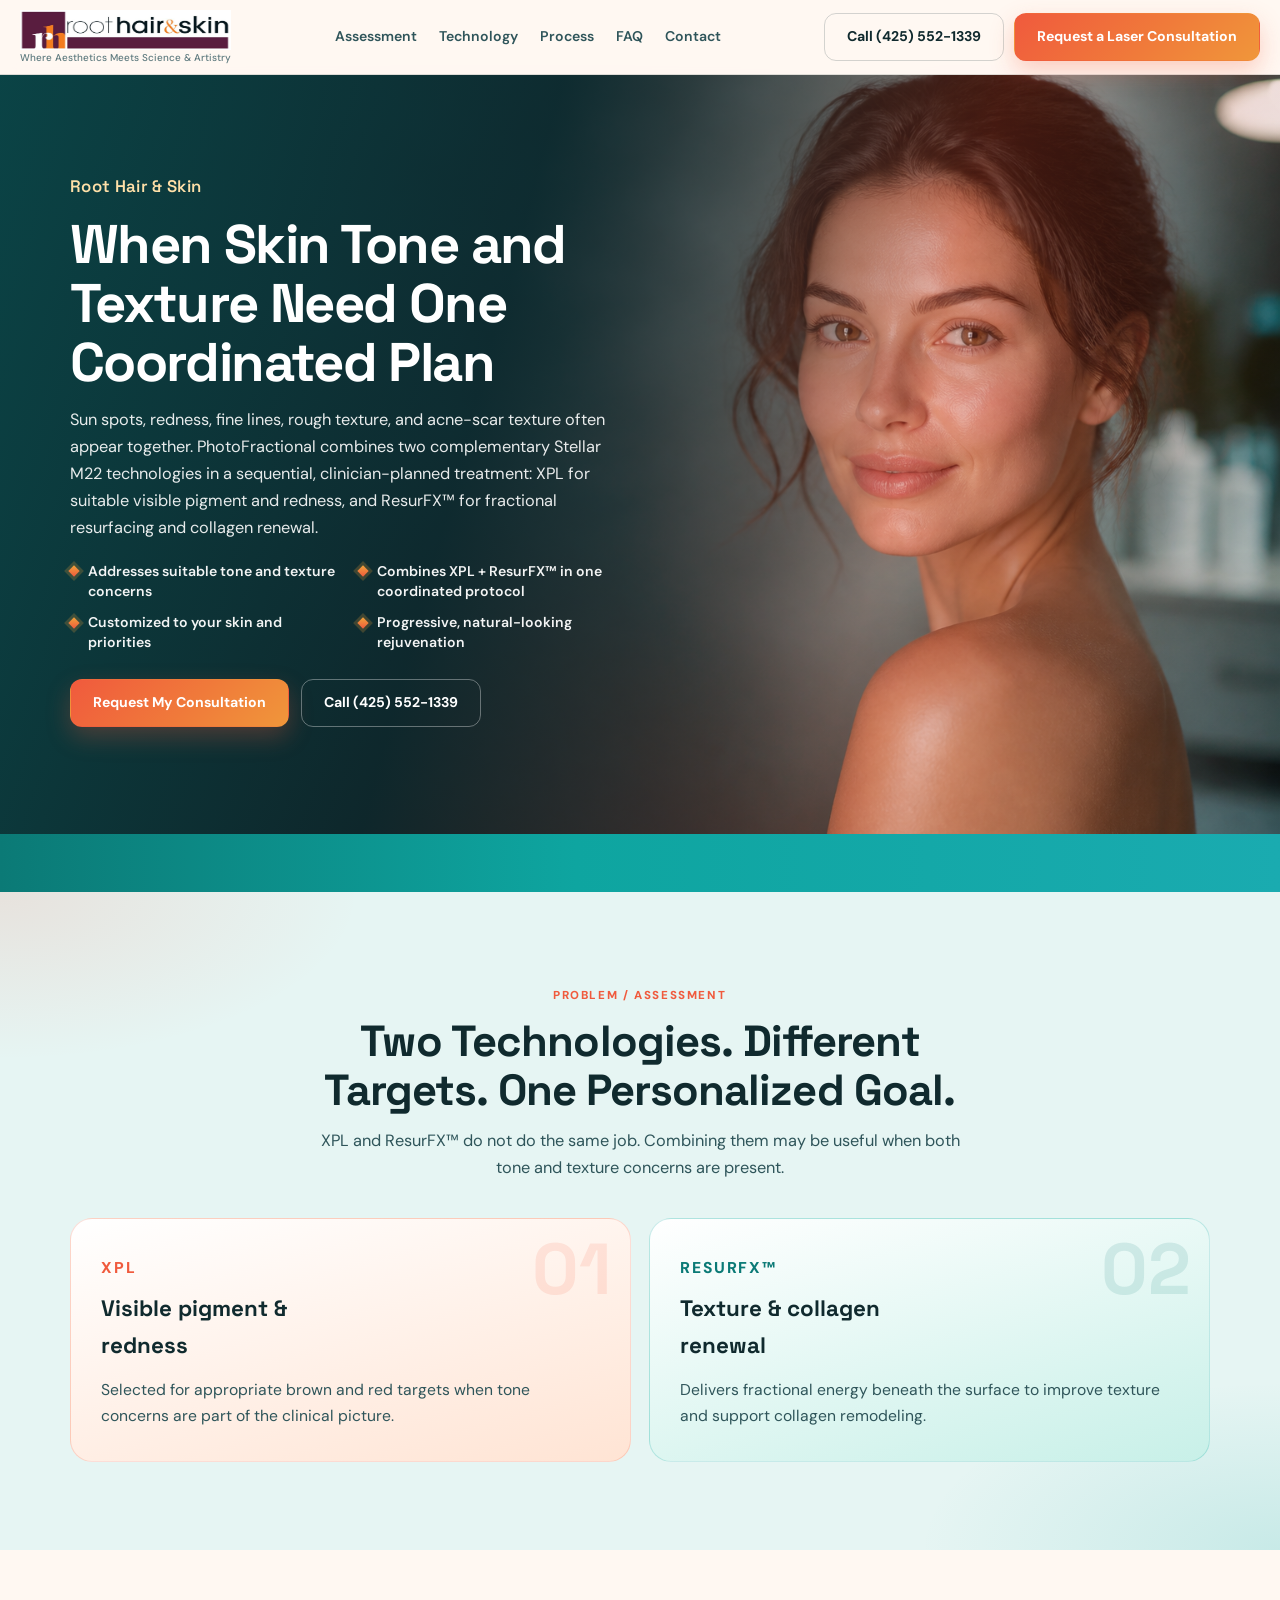
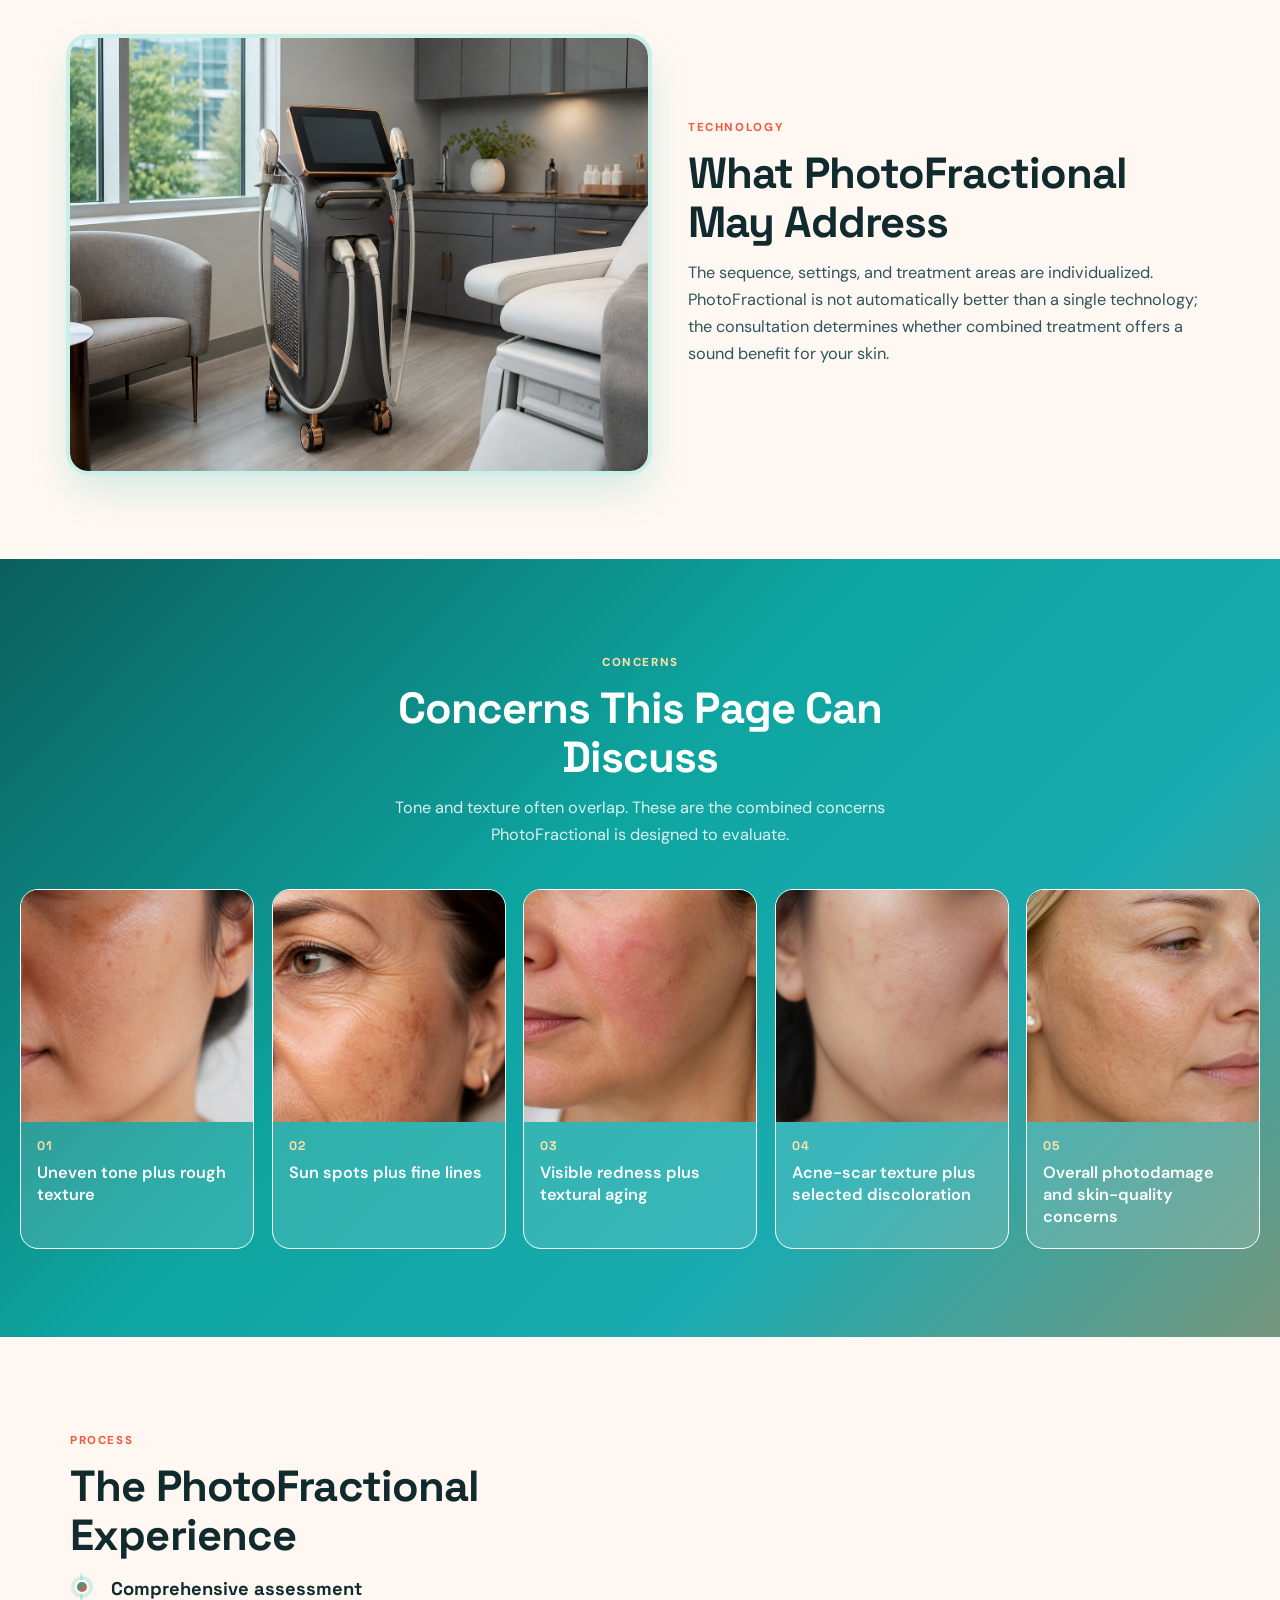
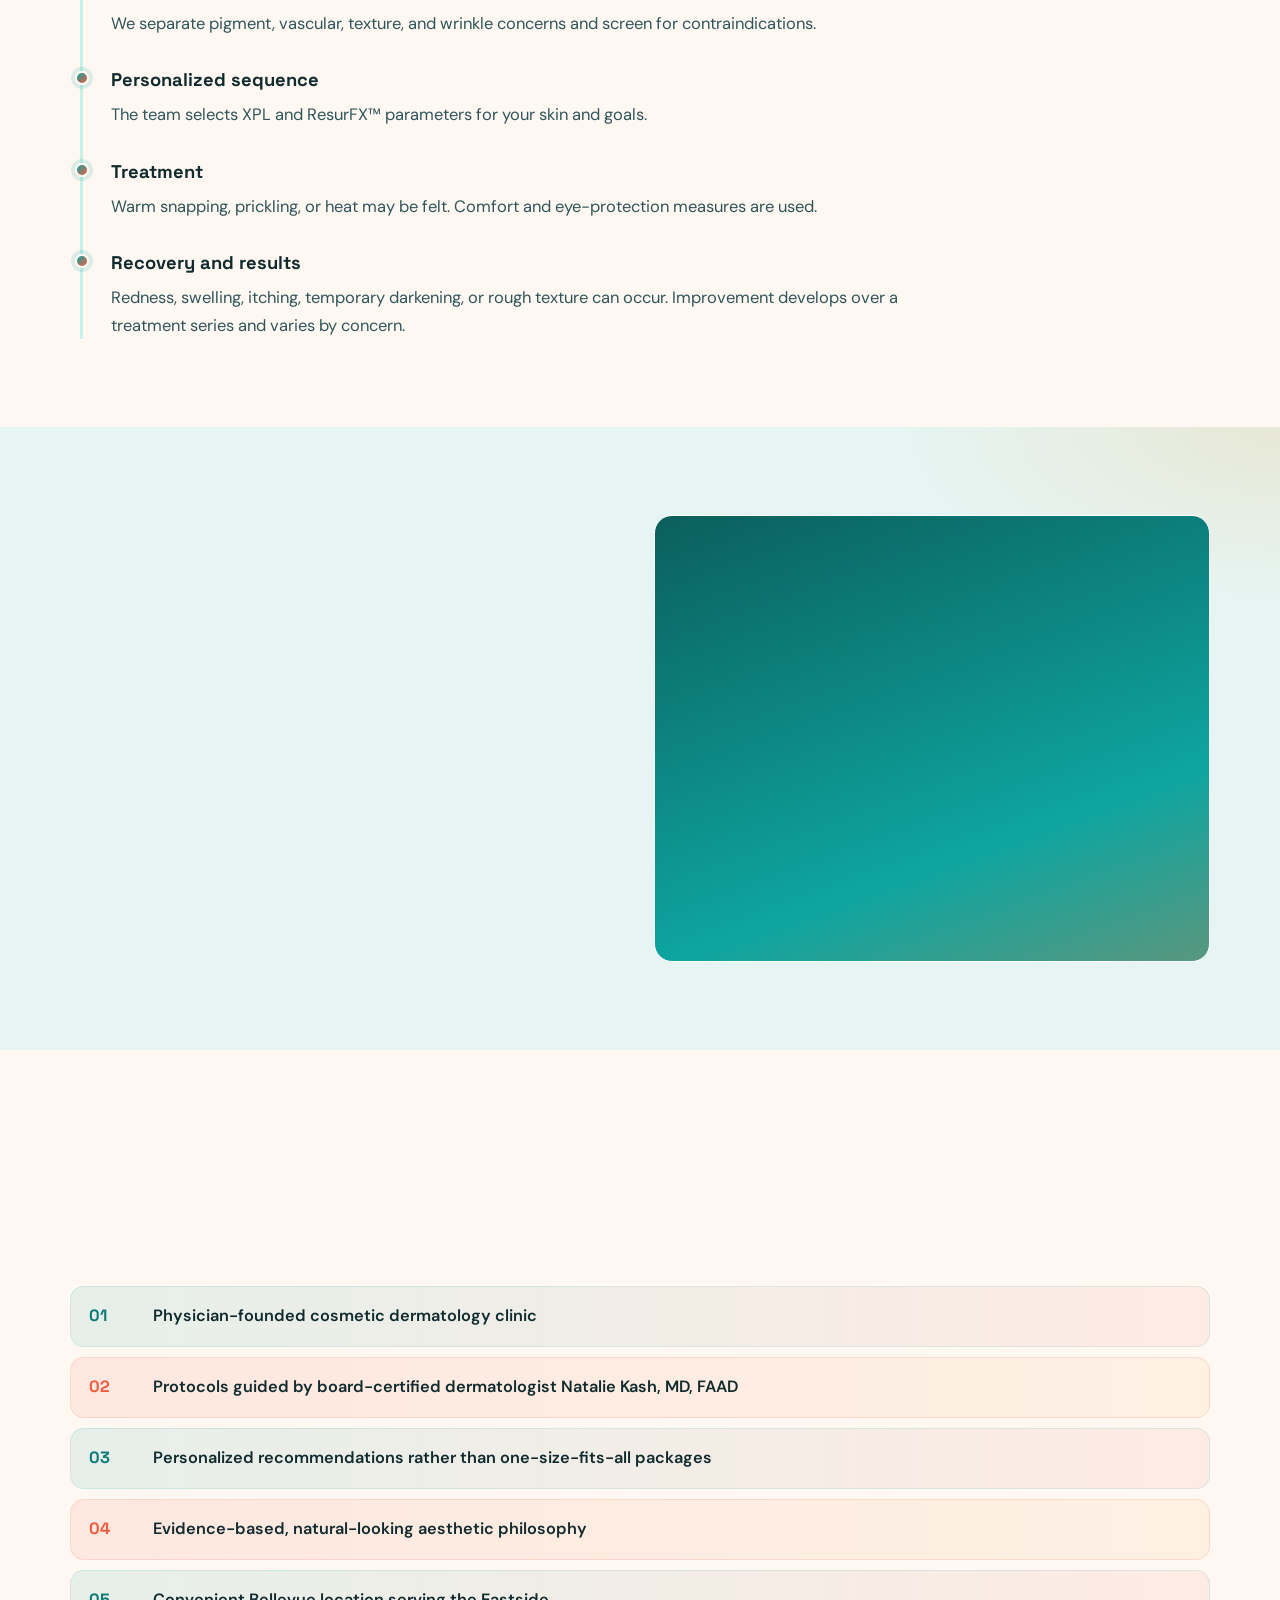
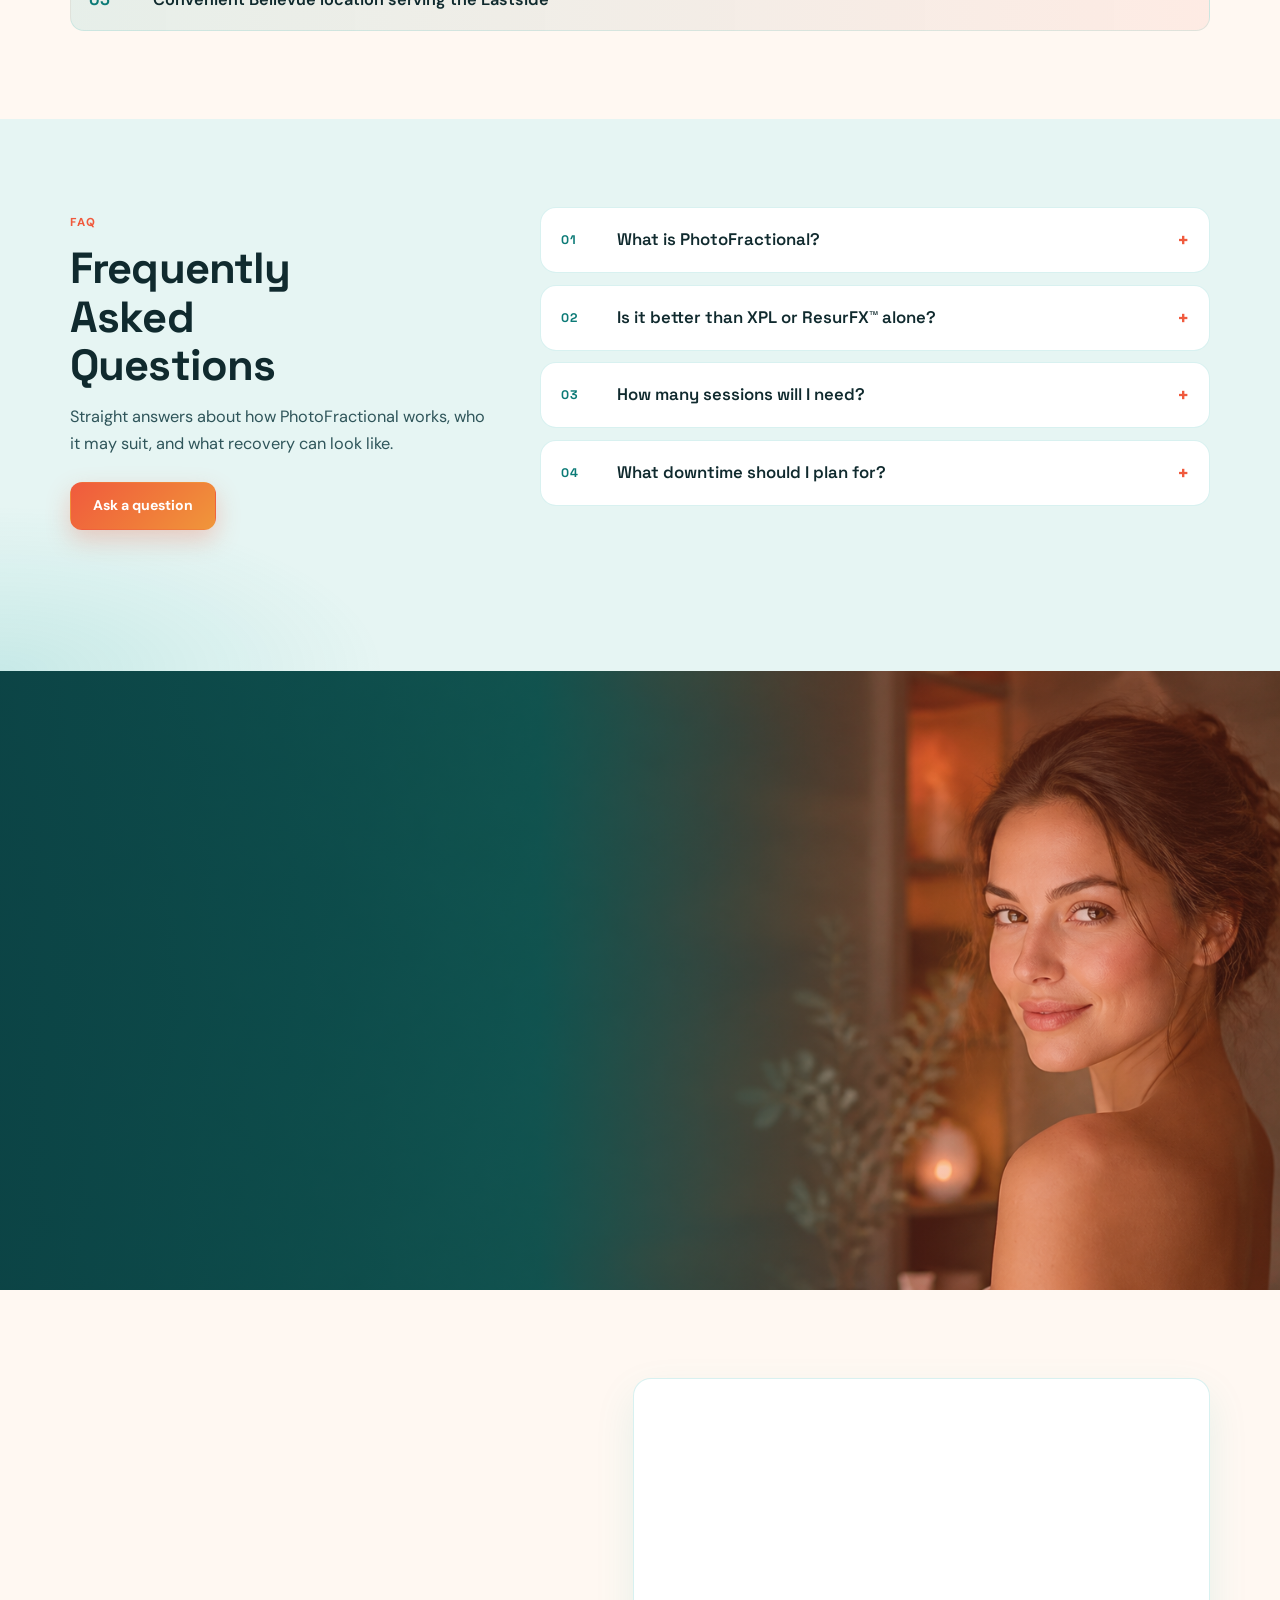
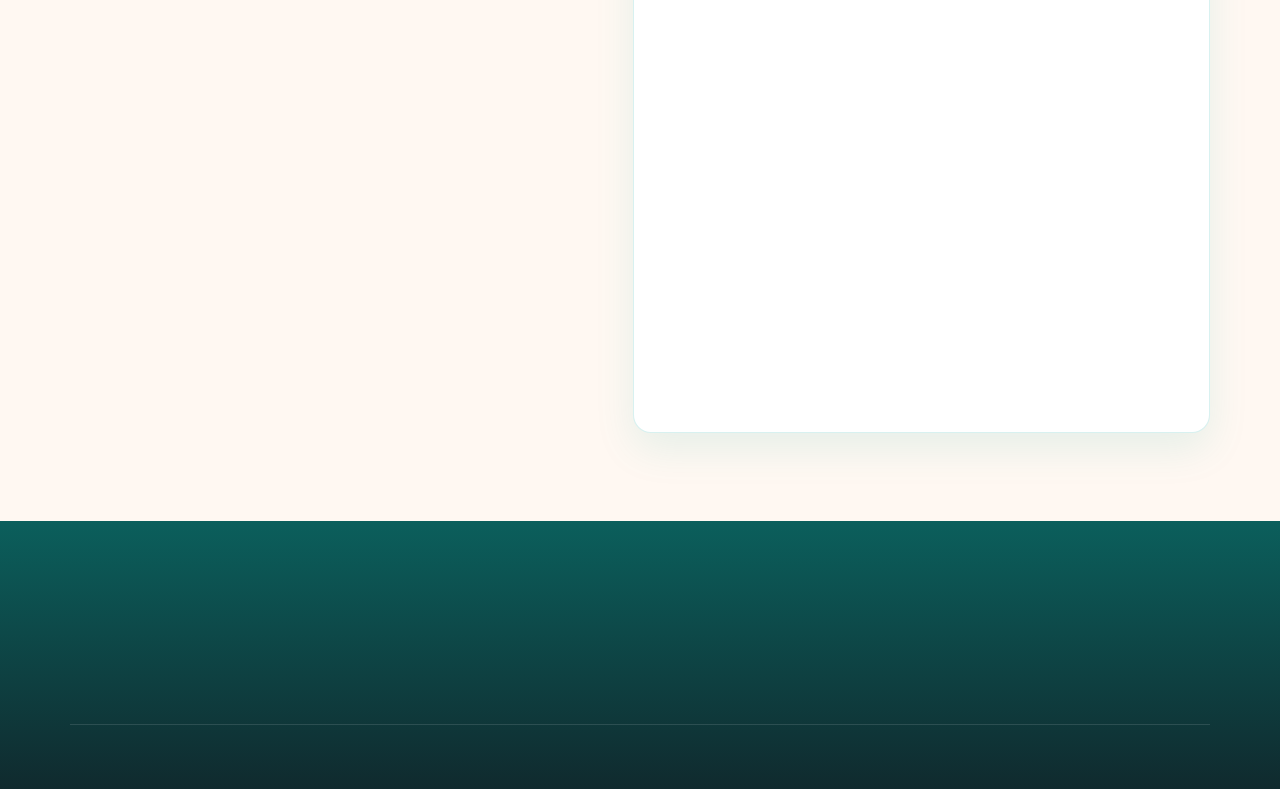
==== commit 898d4dbc: "Fix PhotoFractional asset paths on Vercel. Use root-relative /photofractional/assets URLs and traili" ====
--- a/photofractional/index.html
+++ b/photofractional/index.html
@@ -117,7 +117,7 @@
   color: #fff;
   background:
     linear-gradient(105deg, rgba(11, 70, 72, 0.94) 0%, rgba(16, 42, 46, 0.88) 38%, rgba(240, 90, 61, 0.28) 68%, rgba(16, 42, 46, 0.1) 100%),
-    url("assets/hero-desktop-bg.jpg") right center / cover no-repeat;
+    url("/photofractional/assets/hero-desktop-bg.jpg") right center / cover no-repeat;
 }
 .hero-media { display: none; }
 .hero-inner {
@@ -554,7 +554,7 @@
 .final {
   background:
     linear-gradient(90deg, rgba(11, 70, 72, 0.92) 0%, rgba(11, 95, 92, 0.72) 42%, rgba(240, 90, 61, 0.28) 72%, rgba(240, 90, 61, 0.18) 100%),
-    url("assets/final-cta-bg.jpg") right center / cover no-repeat;
+    url("/photofractional/assets/final-cta-bg.jpg") right center / cover no-repeat;
   color: #fff; padding: 88px 0;
   overflow: hidden;
 }
@@ -767,7 +767,7 @@
     justify-content: center;
     background:
       linear-gradient(105deg, rgba(11, 70, 72, 0.88) 0%, rgba(16, 42, 46, 0.78) 48%, rgba(11, 70, 72, 0.45) 72%, rgba(240, 90, 61, 0.28) 100%),
-      url("assets/hero-mobile-bg.jpg") right center / cover no-repeat;
+      url("/photofractional/assets/hero-mobile-bg.jpg") right center / cover no-repeat;
   }
   .hero-media { display: none; }
   .hero-inner {
@@ -856,7 +856,7 @@
   .final {
     background:
       linear-gradient(180deg, rgba(11, 70, 72, 0.88) 0%, rgba(11, 95, 92, 0.78) 55%, rgba(240, 90, 61, 0.45) 100%),
-      url("assets/final-cta-bg.jpg") 72% center / cover no-repeat;
+      url("/photofractional/assets/final-cta-bg.jpg") 72% center / cover no-repeat;
   }
   .section h2 { max-width: none; }
   .mobile-island-dock { display: block; }
@@ -879,7 +879,7 @@
   <header class="site-header">
     <div class="header-inner">
       <a class="brand" href="#top" aria-label="Root Hair &amp; Skin home">
-        <img src="assets/logo.jpg" alt="Root Hair &amp; Skin" width="220" height="48" />
+        <img src="/photofractional/assets/logo.jpg" alt="Root Hair &amp; Skin" width="220" height="48" />
         <span class="brand-tag">Where Aesthetics Meets Science &amp; Artistry</span>
       </a>
       <nav class="nav" aria-label="Primary">
@@ -911,7 +911,7 @@
   <main id="top">
     <section class="hero" aria-label="PhotoFractional skin rejuvenation">
       <div class="hero-media" aria-hidden="true">
-        <img src="assets/hero-desktop-bg.jpg" alt="" width="1600" height="900" />
+        <img src="/photofractional/assets/hero-desktop-bg.jpg" alt="" width="1600" height="900" />
       </div>
       <div class="hero-inner">
         <div class="hero-copy">
@@ -966,7 +966,7 @@
     <section class="section" id="technology" aria-labelledby="tech-title">
       <div class="wrap tech-grid">
         <div class="tech-visual reveal">
-          <img src="assets/device.jpg" alt="Stellar M22 treatment technology at Root Hair &amp; Skin" width="1200" height="900" loading="lazy" />
+          <img src="/photofractional/assets/device.jpg" alt="Stellar M22 treatment technology at Root Hair &amp; Skin" width="1200" height="900" loading="lazy" />
         </div>
         <div class="reveal">
           <p class="kicker">Technology</p>
@@ -987,7 +987,7 @@
           <li>
             <article class="concern-card">
               <figure>
-                <img src="assets/concern-01-tone-texture.jpg" alt="Uneven skin tone and rough texture" width="800" height="600" loading="lazy" />
+                <img src="/photofractional/assets/concern-01-tone-texture.jpg" alt="Uneven skin tone and rough texture" width="800" height="600" loading="lazy" />
               </figure>
               <div class="concern-body">
                 <span class="n">01</span>
@@ -998,7 +998,7 @@
           <li>
             <article class="concern-card">
               <figure>
-                <img src="assets/concern-02-sunspots.jpg" alt="Sun spots and fine lines" width="800" height="600" loading="lazy" />
+                <img src="/photofractional/assets/concern-02-sunspots.jpg" alt="Sun spots and fine lines" width="800" height="600" loading="lazy" />
               </figure>
               <div class="concern-body">
                 <span class="n">02</span>
@@ -1009,7 +1009,7 @@
           <li>
             <article class="concern-card">
               <figure>
-                <img src="assets/concern-03-redness.jpg" alt="Visible redness and textural aging" width="800" height="600" loading="lazy" />
+                <img src="/photofractional/assets/concern-03-redness.jpg" alt="Visible redness and textural aging" width="800" height="600" loading="lazy" />
               </figure>
               <div class="concern-body">
                 <span class="n">03</span>
@@ -1020,7 +1020,7 @@
           <li>
             <article class="concern-card">
               <figure>
-                <img src="assets/concern-04-acne-scar.jpg" alt="Acne-scar texture and discoloration" width="800" height="600" loading="lazy" />
+                <img src="/photofractional/assets/concern-04-acne-scar.jpg" alt="Acne-scar texture and discoloration" width="800" height="600" loading="lazy" />
               </figure>
               <div class="concern-body">
                 <span class="n">04</span>
@@ -1031,7 +1031,7 @@
           <li>
             <article class="concern-card">
               <figure>
-                <img src="assets/concern-05-photodamage.jpg" alt="Photodamage and skin-quality concerns" width="800" height="600" loading="lazy" />
+                <img src="/photofractional/assets/concern-05-photodamage.jpg" alt="Photodamage and skin-quality concerns" width="800" height="600" loading="lazy" />
               </figure>
               <div class="concern-body">
                 <span class="n">05</span>
@@ -1083,7 +1083,7 @@
         </div>
         <aside class="clinical-note reveal">
           <figure>
-            <img src="assets/clinical-note.jpg" alt="Clinician assessing skin during a consultation" width="900" height="1200" loading="lazy" />
+            <img src="/photofractional/assets/clinical-note.jpg" alt="Clinician assessing skin during a consultation" width="900" height="1200" loading="lazy" />
           </figure>
           <div class="clinical-note-copy">
             <strong>Clinical note</strong>
@@ -1226,9 +1226,9 @@
     <div class="footer-inner">
       <div>
         <div class="footer-brand-row">
-          <img class="footer-logo" src="assets/logo.jpg" alt="Root Hair &amp; Skin" width="200" height="44" />
+          <img class="footer-logo" src="/photofractional/assets/logo.jpg" alt="Root Hair &amp; Skin" width="200" height="44" />
           <a class="cert-seal" href="https://www.legitscript.com/websites/?searchquery=roothairskin.com" target="_blank" rel="noopener noreferrer" aria-label="LegitScript Certified">
-            <img src="assets/legitscript-certified.png" alt="LegitScript Certified" width="52" height="56" loading="lazy" />
+            <img src="/photofractional/assets/legitscript-certified.png" alt="LegitScript Certified" width="52" height="56" loading="lazy" />
           </a>
         </div>
         <p class="footer-tag">Where Aesthetics Meets Science &amp; Artistry</p>
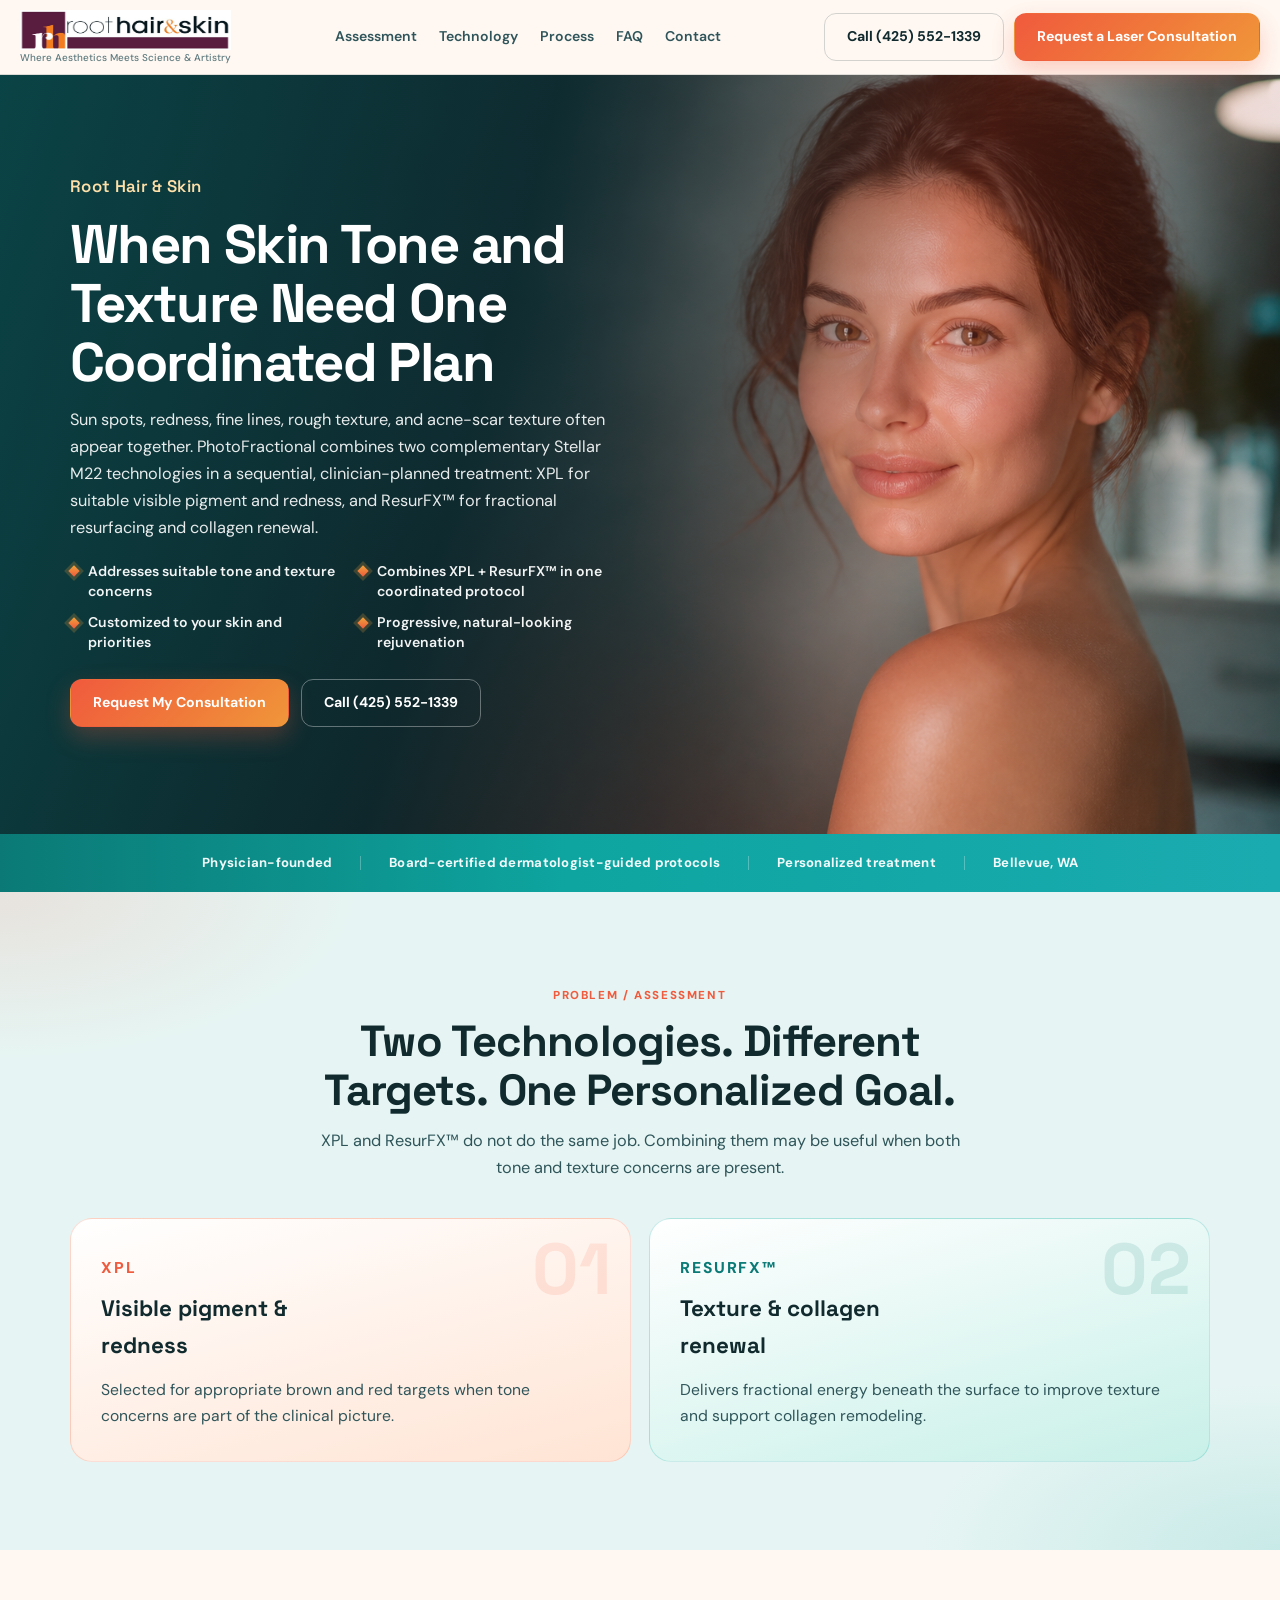
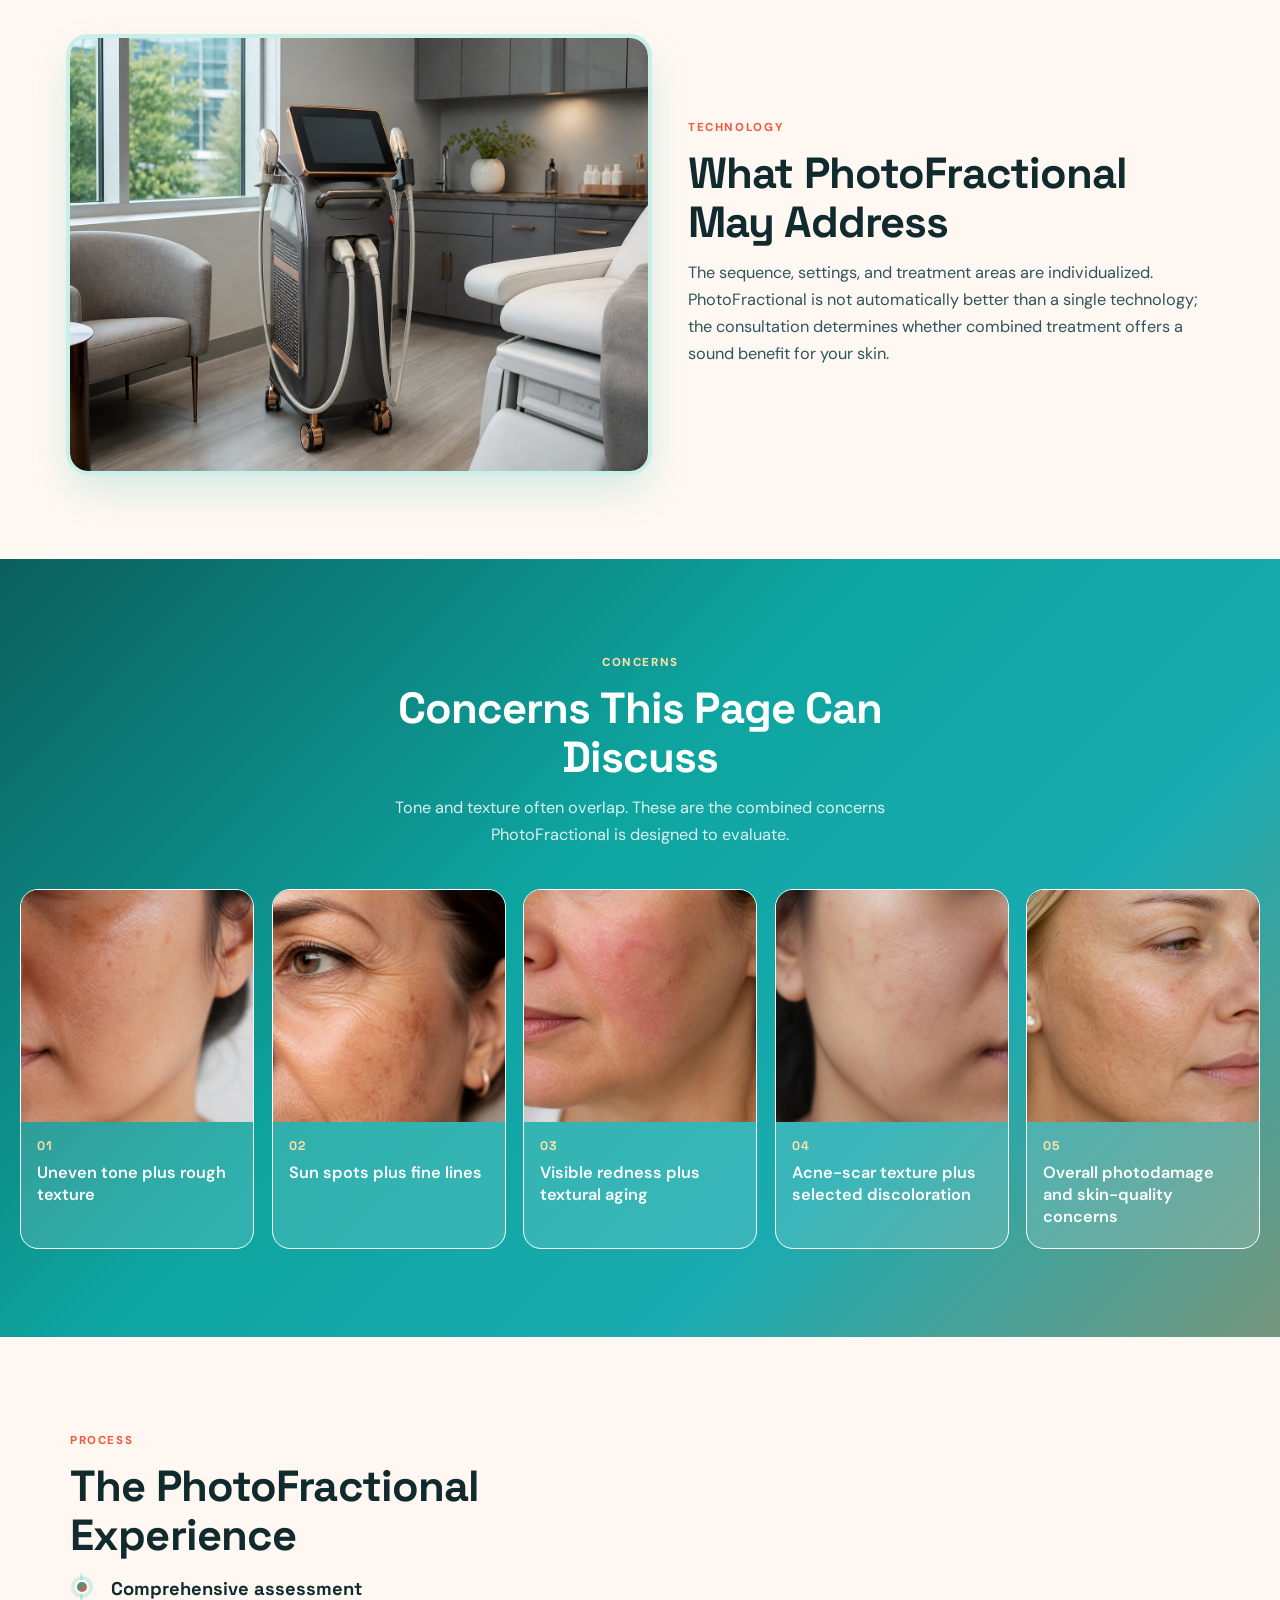
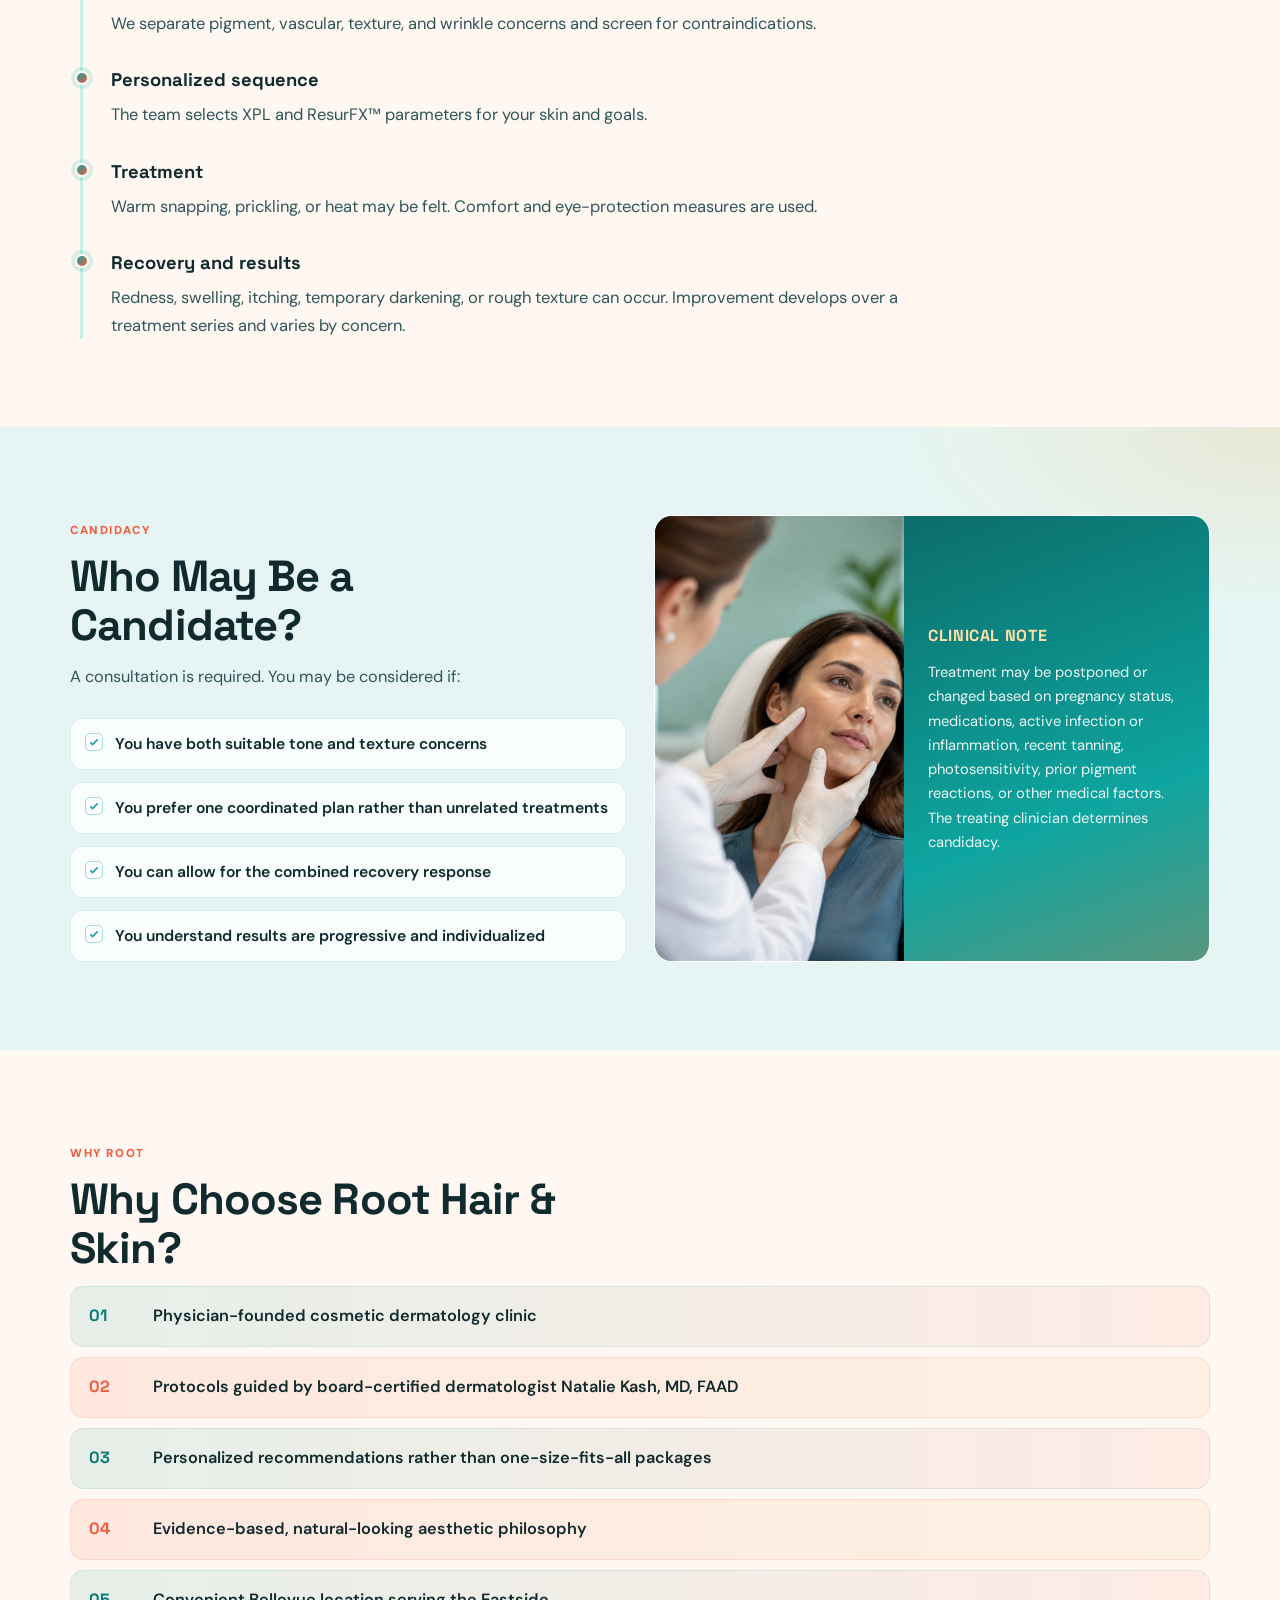
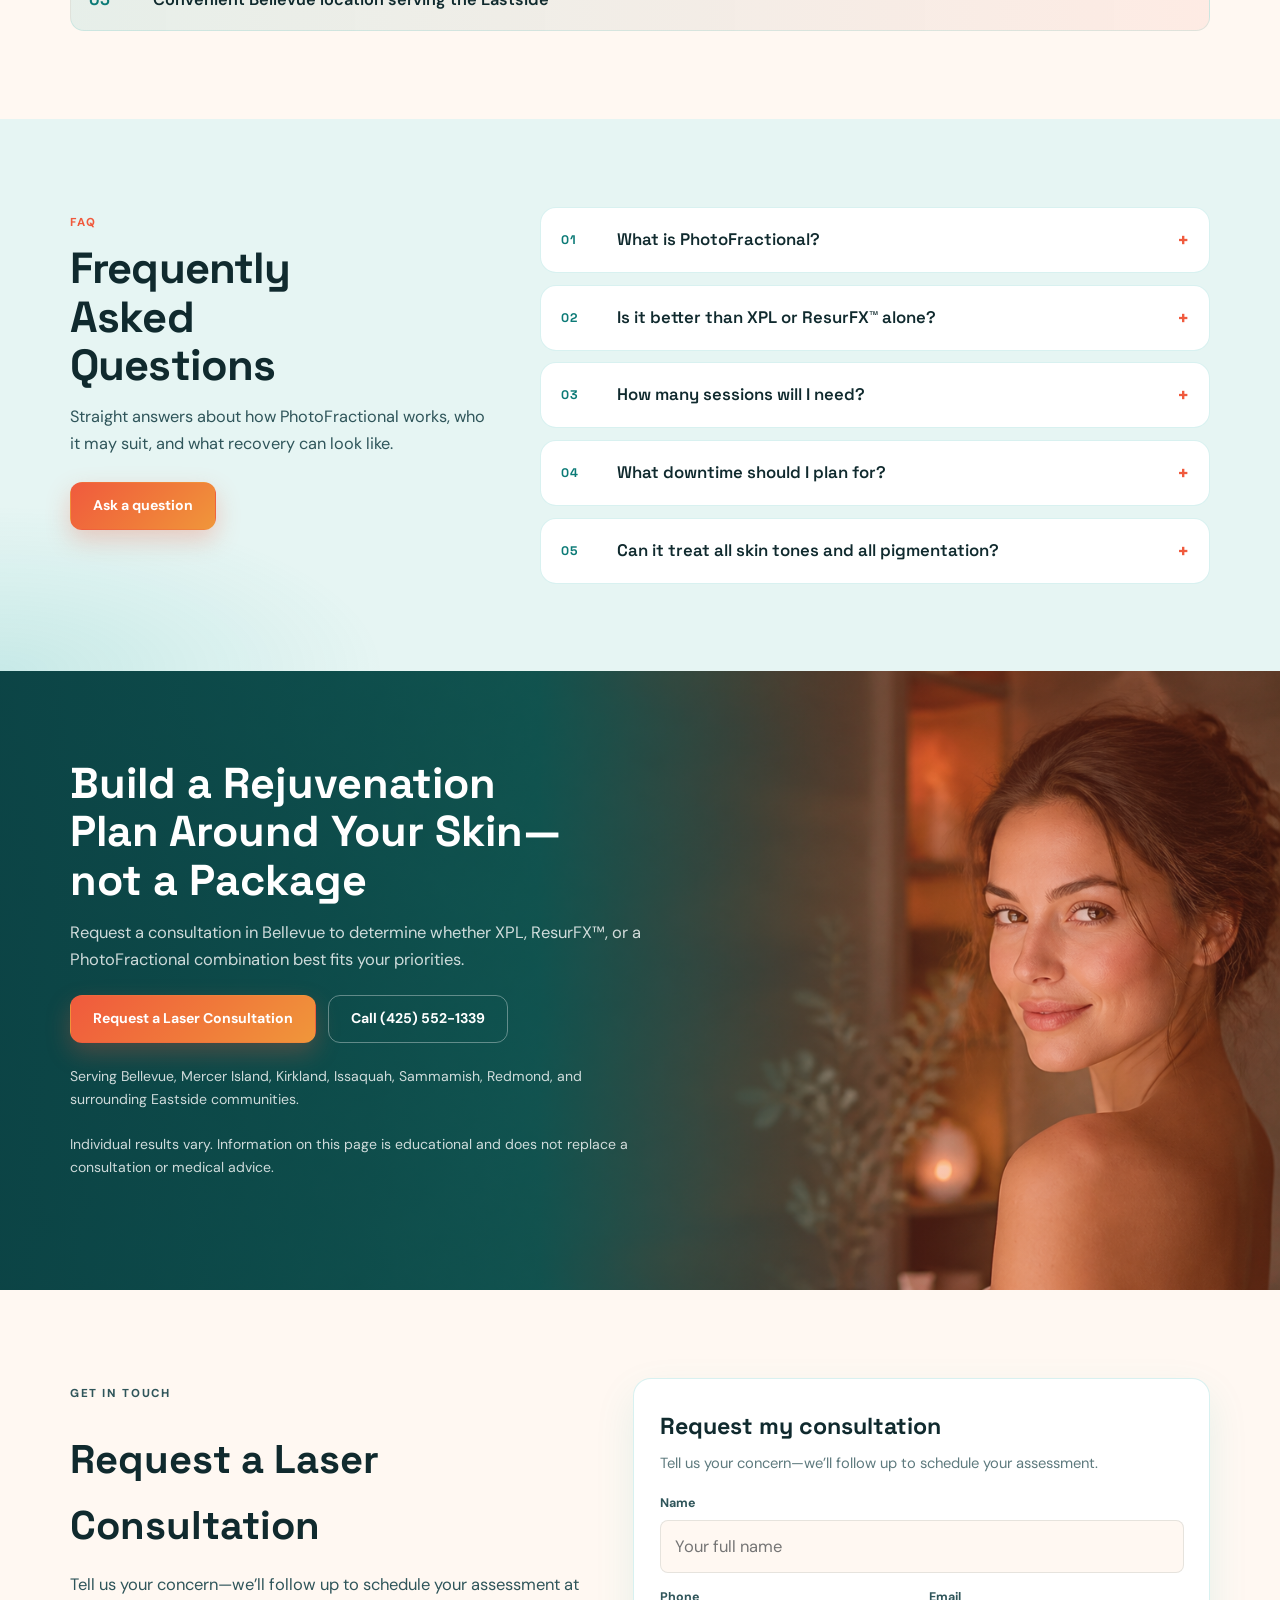
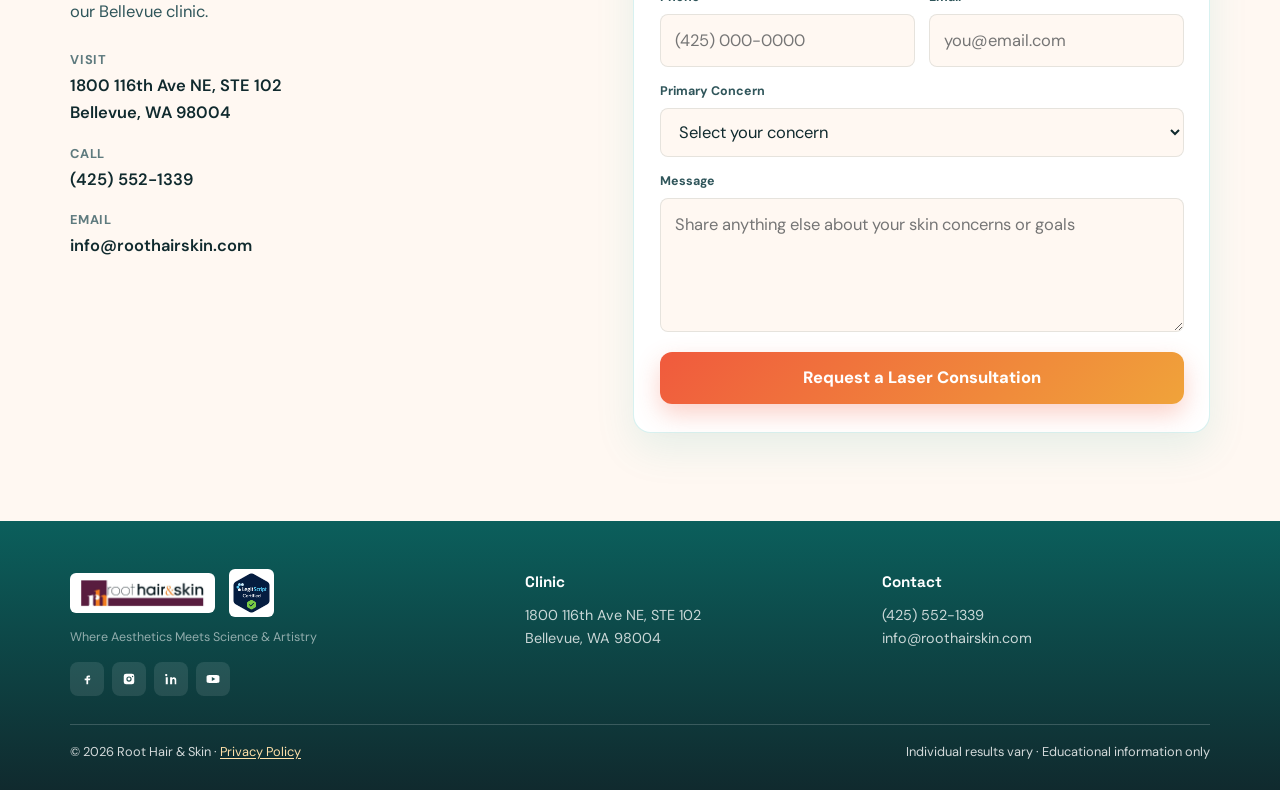
==== commit 544ba783: "Fix PhotoFractional footer privacy text visibility on desktop. Stop hiding the legal row behind scro" ====
--- a/photofractional/index.html
+++ b/photofractional/index.html
@@ -663,12 +663,19 @@
 .footer-bottom {
   width: min(100% - 40px, var(--max));
   margin: 28px auto 0; padding-top: 16px;
-  border-top: 1px solid rgba(255,255,255,0.12);
+  border-top: 1px solid rgba(255,255,255,0.18);
   display: flex; flex-wrap: wrap; gap: 8px 16px; justify-content: space-between;
-  font-size: 0.75rem; color: rgba(255,255,255,0.5);
+  font-size: 0.8rem; color: rgba(255,255,255,0.82);
+  opacity: 1;
+}
+.footer-bottom > * {
+  opacity: 1 !important;
+  transform: none !important;
+  filter: none !important;
+  visibility: visible;
 }
 .footer-bottom a {
-  color: rgba(255,255,255,0.62);
+  color: #FFE0A8;
   text-decoration: underline; text-underline-offset: 2px;
 }
 .footer-bottom a:hover { color: #fff; }
@@ -1466,8 +1473,8 @@
         mark(".contact-details > *", null, 70);
         mark(".lead-form > h2, .lead-form > .sub, .lead-form .form-row, .lead-form .field, .lead-form .consent, .lead-form .btn-submit", "reveal-right", 60);
         mark(".footer-inner > *", null, 100);
-        mark(".footer-bottom > *", "reveal-fade", 80);
         mark(".footer-socials a", "reveal-scale", 70);
+        // Keep legal/privacy row always visible (bottom of page often never intersects)
 
         // Normalize: reveal-up is default translateY (no extra class needed)
         document.querySelectorAll(".reveal-up").forEach(function (el) { el.classList.remove("reveal-up"); });
@@ -1486,8 +1493,15 @@
               activate(entry.target);
               io.unobserve(entry.target);
             });
-          }, { threshold: 0.12, rootMargin: "0px 0px -6% 0px" });
+          }, { threshold: 0.08, rootMargin: "0px 0px 12% 0px" });
           document.querySelectorAll(".reveal").forEach(function (el) { io.observe(el); });
+          // Safety: force any remaining reveals visible near document end
+          window.addEventListener("scroll", function revealTail() {
+            const nearEnd = (window.innerHeight + window.scrollY) >= (document.body.offsetHeight - 120);
+            if (!nearEnd) return;
+            document.querySelectorAll(".reveal:not(.in)").forEach(activate);
+            window.removeEventListener("scroll", revealTail);
+          }, { passive: true });
         } else {
           document.querySelectorAll(".reveal").forEach(activate);
         }
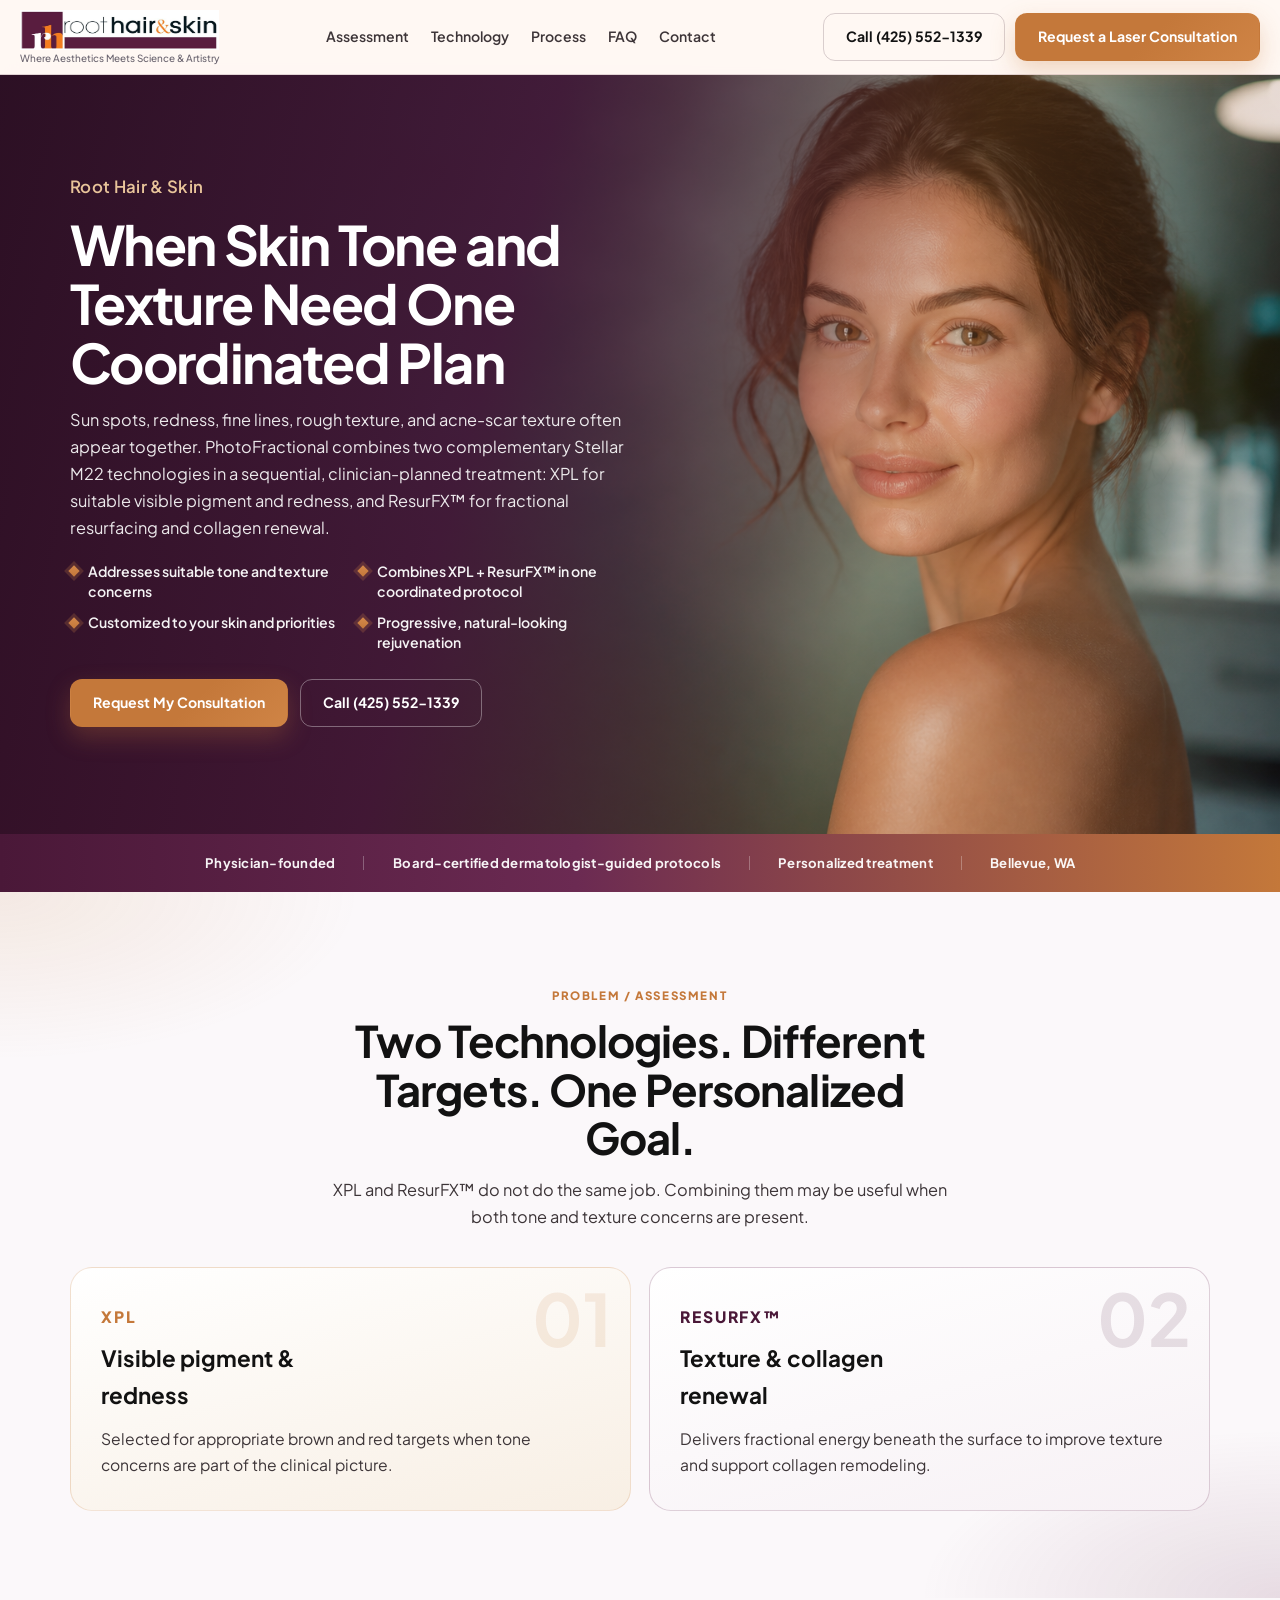
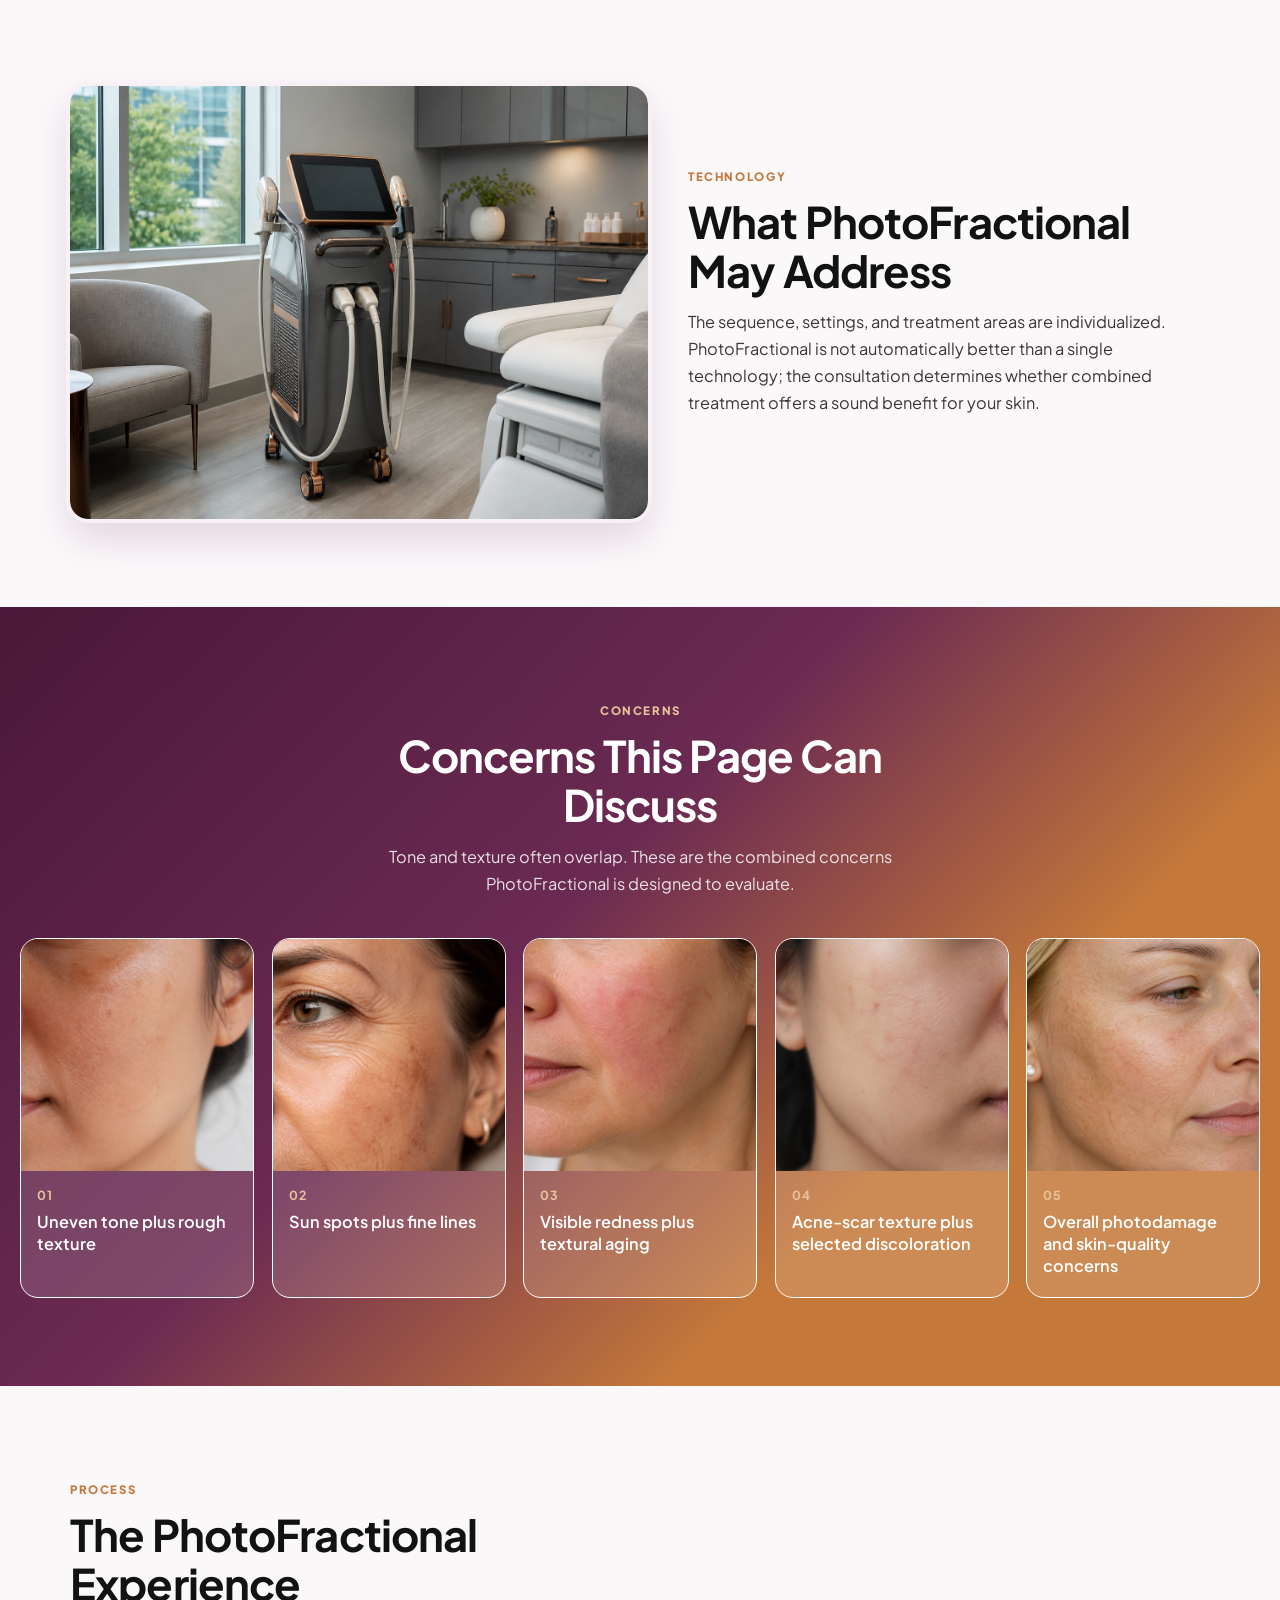
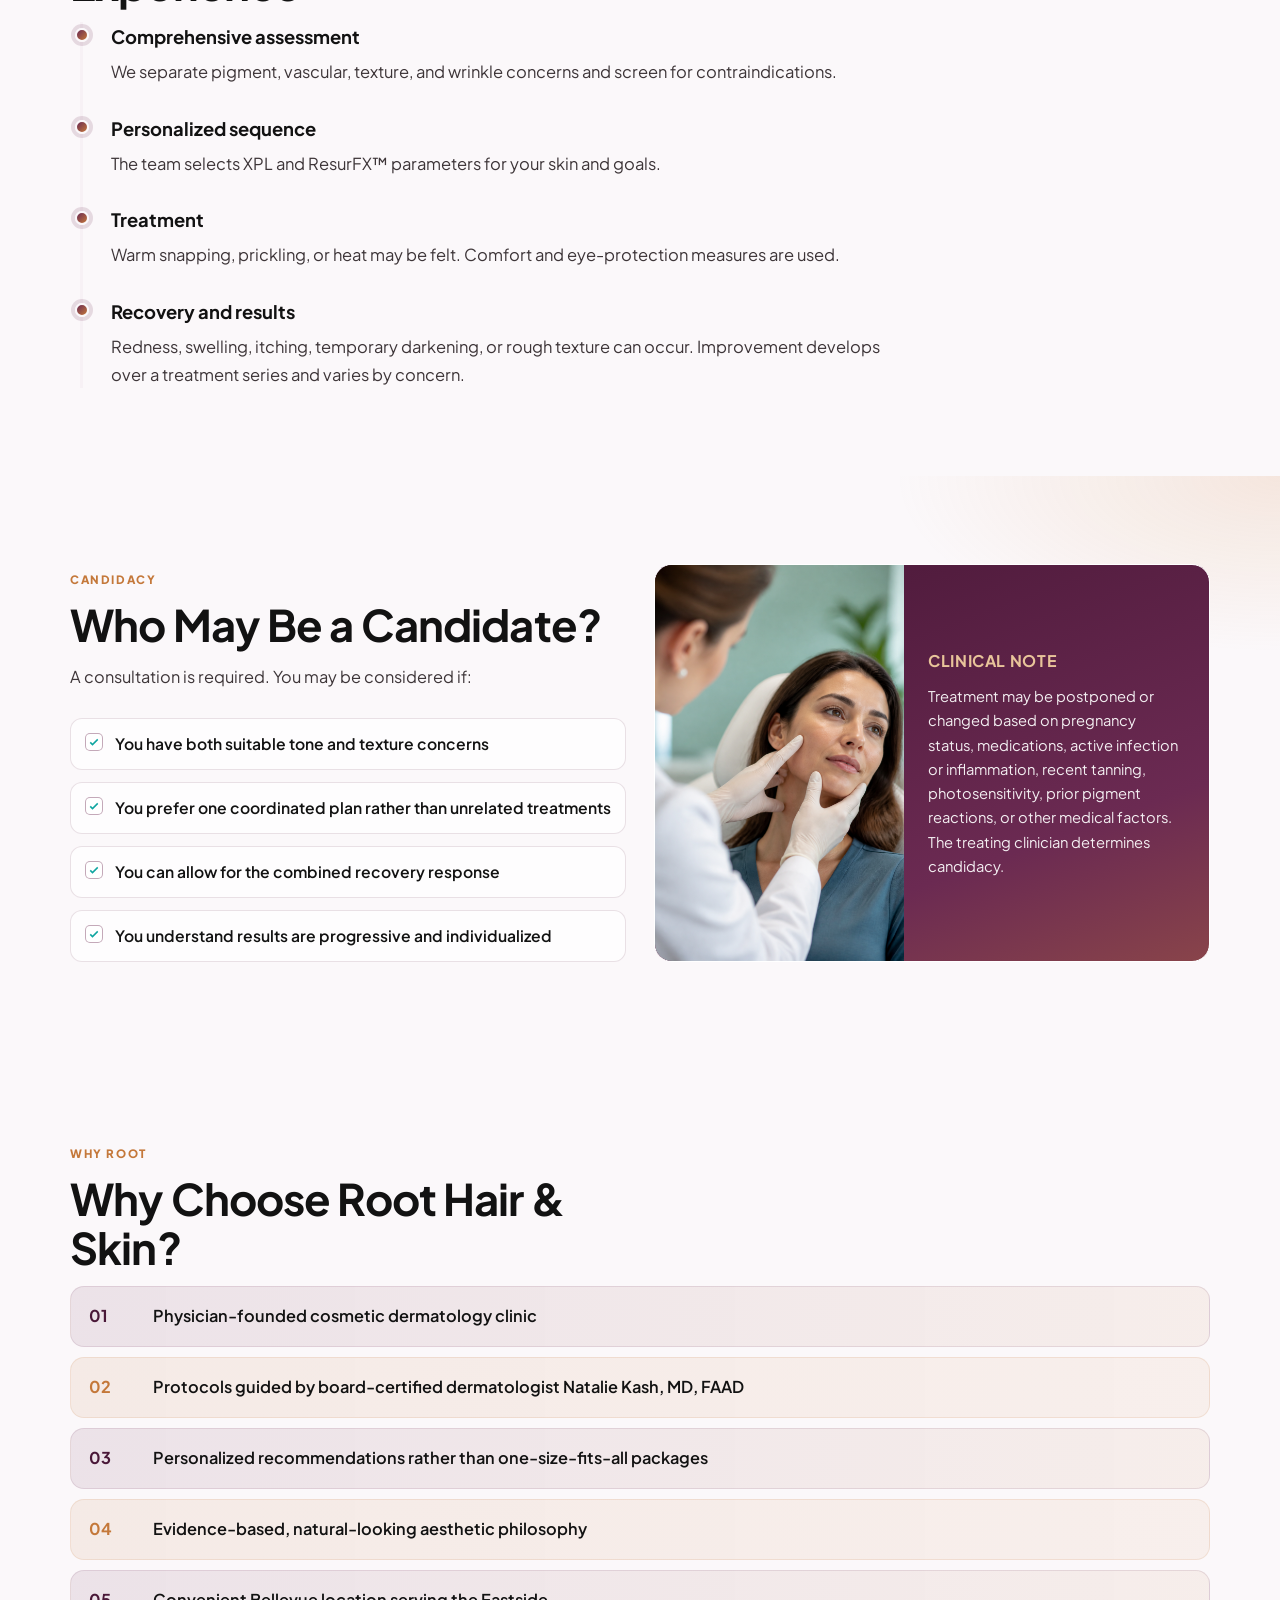
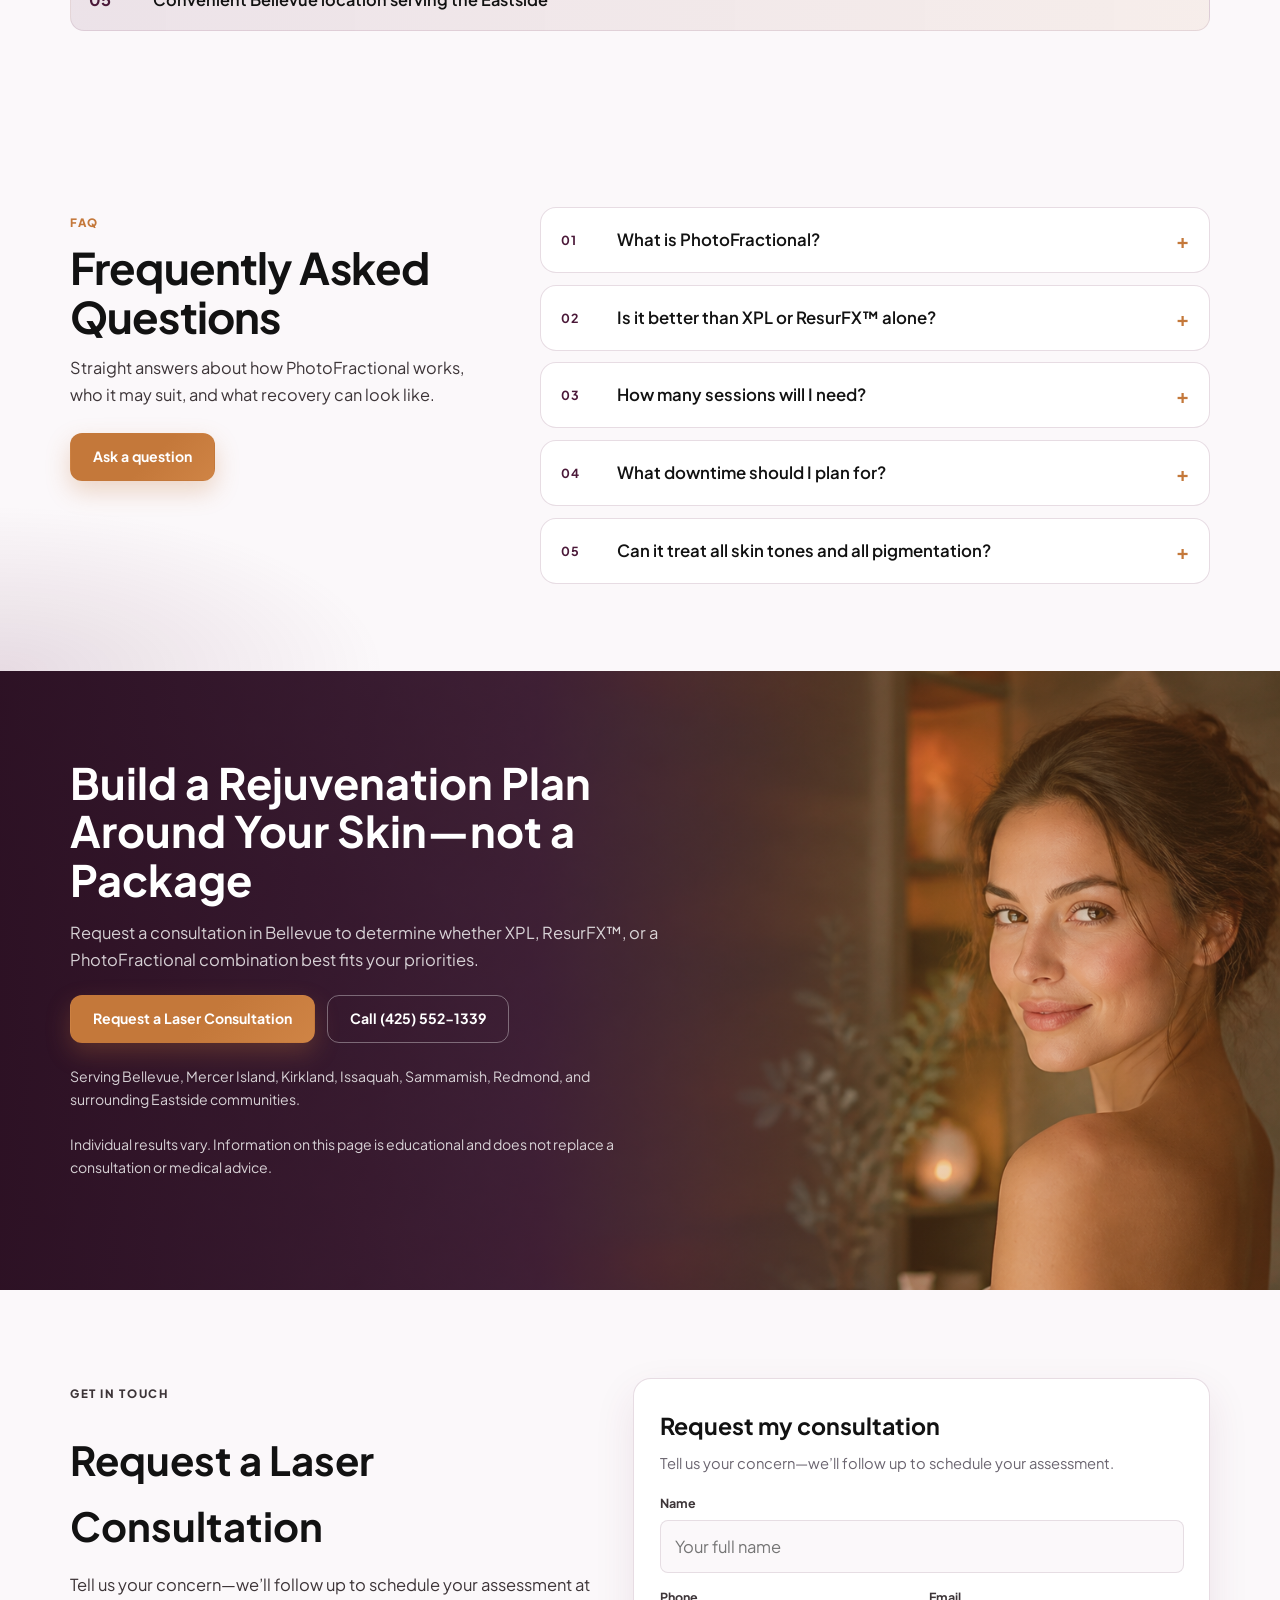
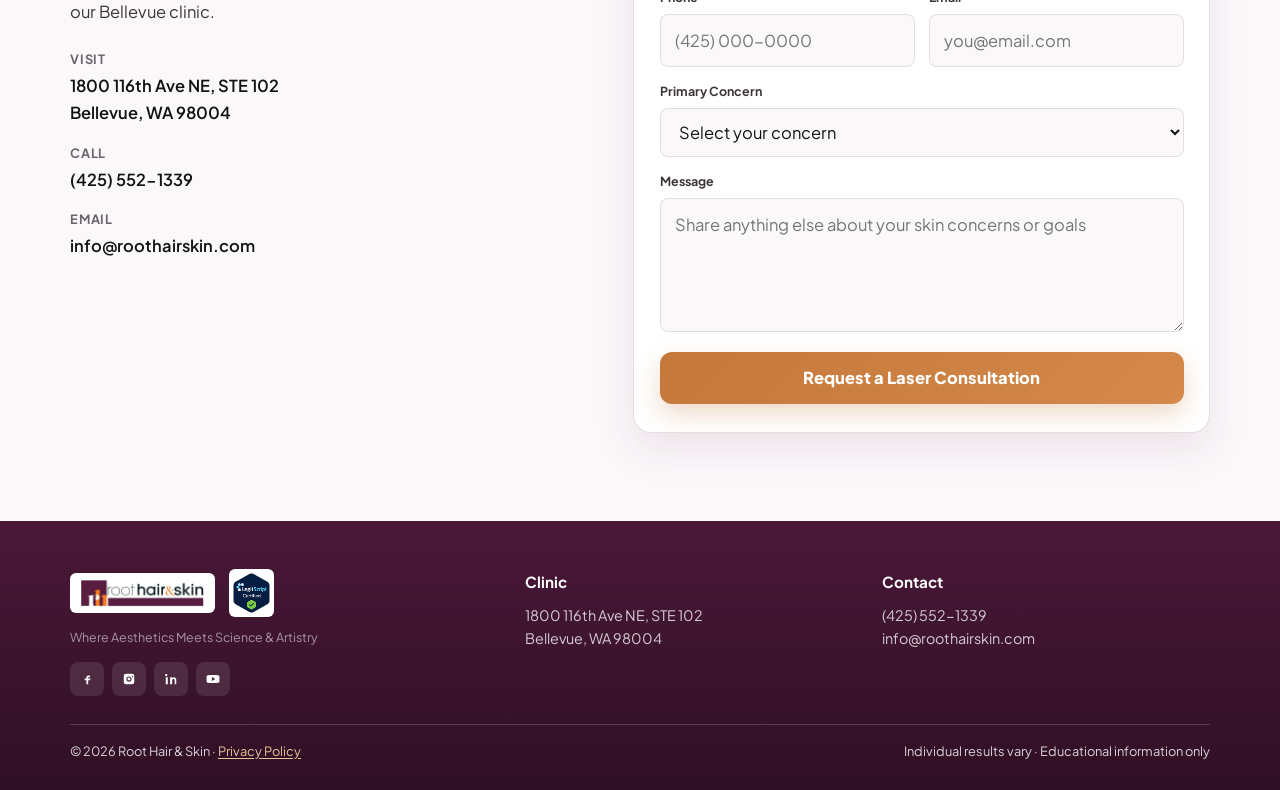
==== commit aa21f290: "Align landing page fonts and colors with the main brand. Use Plus Jakarta Sans and the plum/orange p" ====
--- a/photofractional/index.html
+++ b/photofractional/index.html
@@ -7,29 +7,35 @@
   <meta name="description" content="Address suitable tone and texture concerns with personalized PhotoFractional treatment combining XPL and ResurFX™ at Root Hair &amp; Skin in Bellevue." />
   <link rel="preconnect" href="https://fonts.googleapis.com" />
   <link rel="preconnect" href="https://fonts.gstatic.com" crossorigin />
-  <link href="https://fonts.googleapis.com/css2?family=DM+Sans:ital,opsz,wght@0,9..40,400;0,9..40,500;0,9..40,600;0,9..40,700;1,9..40,400&family=Space+Grotesk:wght@500;600;700&display=swap" rel="stylesheet" />
+  <link href="https://fonts.googleapis.com/css2?family=Plus+Jakarta+Sans:wght@400;500;600;700;800&display=swap" rel="stylesheet" />
   <style>
 :root {
-  --ink: #102A2E;
-  --slate: #2F555A;
-  --muted: #5E7A7E;
-  --mist: #E6F5F3;
-  --paper: #FFF8F2;
+  --ink: #121212;
+  --slate: #3D3538;
+  --muted: #6B6570;
+  --mist: #FBF8FA;
+  --paper: #FBF8FA;
   --white: #FFFFFF;
-  --teal: #0EA5A0;
-  --teal-deep: #0B7A76;
-  --teal-soft: #C8F0E8;
-  --coral: #F05A3D;
-  --coral-deep: #D64428;
-  --amber: #F0A33A;
-  --peach: #FFE4D4;
-  --copper: #F05A3D;
-  --copper-deep: #D64428;
-  --copper-soft: #FFE4D4;
-  --line: rgba(16, 42, 46, 0.1);
+  --plum: #4A1838;
+  --plum-deep: #2F0F24;
+  --plum-mid: #6B2A52;
+  --teal: #6B2A52;
+  --teal-deep: #4A1838;
+  --teal-soft: #F7F1F5;
+  --coral: #C4783A;
+  --coral-deep: #B06830;
+  --amber: #D4894A;
+  --peach: #F8EFE4;
+  --copper: #C4783A;
+  --copper-deep: #B06830;
+  --copper-soft: #F8EFE4;
+  --orange: #C4783A;
+  --orange-soft: #F8EFE4;
+  --accent-glow: #E8C49A;
+  --line: rgba(74, 24, 56, 0.12);
   --max: 1140px;
-  --font: "DM Sans", system-ui, sans-serif;
-  --display: "Space Grotesk", system-ui, sans-serif;
+  --font: "Plus Jakarta Sans", system-ui, sans-serif;
+  --display: "Plus Jakarta Sans", system-ui, sans-serif;
 }
 
 *, *::before, *::after { box-sizing: border-box; margin: 0; padding: 0; }
@@ -37,8 +43,8 @@
 body {
   font-family: var(--font);
   background:
-    radial-gradient(1200px 500px at 10% -10%, rgba(14, 165, 160, 0.14), transparent 55%),
-    radial-gradient(900px 420px at 100% 8%, rgba(240, 90, 61, 0.12), transparent 50%),
+    radial-gradient(1200px 500px at 10% -10%, rgba(74, 24, 56, 0.08), transparent 55%),
+    radial-gradient(900px 420px at 100% 8%, rgba(196, 120, 58, 0.1), transparent 50%),
     var(--paper);
   color: var(--ink);
   line-height: 1.65;
@@ -95,16 +101,16 @@
 }
 .btn:hover { transform: translateY(-1px); }
 .btn-copper {
-  background: linear-gradient(135deg, var(--coral) 0%, #F07A3A 55%, var(--amber) 120%);
+  background: linear-gradient(135deg, var(--coral) 0%, var(--orange) 55%, var(--amber) 120%);
   color: #fff;
-  box-shadow: 0 10px 24px rgba(240, 90, 61, 0.28);
-}
-.btn-copper:hover { background: linear-gradient(135deg, var(--coral-deep), #E06A2E); }
+  box-shadow: 0 10px 24px rgba(196, 120, 58, 0.28);
+}
+.btn-copper:hover { background: linear-gradient(135deg, var(--coral-deep), var(--amber)); }
 .btn-ghost {
   background: transparent; color: var(--ink);
-  border-color: rgba(16, 42, 46, 0.18);
-}
-.btn-ghost:hover { border-color: var(--teal); color: var(--teal-deep); background: rgba(14, 165, 160, 0.08); }
+  border-color: rgba(47, 15, 36, 0.18);
+}
+.btn-ghost:hover { border-color: var(--teal); color: var(--teal-deep); background: rgba(107, 42, 82, 0.08); }
 .btn-light { background: var(--white); color: var(--ink); }
 .btn-light:hover { background: var(--teal-soft); }
 
@@ -116,7 +122,7 @@
   overflow: hidden;
   color: #fff;
   background:
-    linear-gradient(105deg, rgba(11, 70, 72, 0.94) 0%, rgba(16, 42, 46, 0.88) 38%, rgba(240, 90, 61, 0.28) 68%, rgba(16, 42, 46, 0.1) 100%),
+    linear-gradient(105deg, rgba(47, 15, 36, 0.94) 0%, rgba(74, 24, 56, 0.88) 38%, rgba(196, 120, 58, 0.32) 68%, rgba(47, 15, 36, 0.12) 100%),
     url("/photofractional/assets/hero-desktop-bg.jpg") right center / cover no-repeat;
 }
 .hero-media { display: none; }
@@ -133,7 +139,7 @@
   font-family: var(--display);
   font-size: 1.05rem; font-weight: 600;
   letter-spacing: 0.02em;
-  color: #FFE0A8;
+  color: var(--accent-glow);
   margin-bottom: 14px;
   opacity: 0; animation: rise 0.7s ease 0.05s forwards;
 }
@@ -176,7 +182,7 @@
   width: 8px; height: 8px; margin-top: 0.4em; flex-shrink: 0;
   background: linear-gradient(135deg, var(--amber), var(--coral));
   transform: rotate(45deg);
-  box-shadow: 0 0 0 3px rgba(240, 163, 58, 0.22);
+  box-shadow: 0 0 0 3px rgba(212, 137, 74, 0.22);
 }
 .hero-ctas {
   display: flex; flex-wrap: wrap; gap: 12px;
@@ -191,7 +197,7 @@
 }
 
 .trust {
-  background: linear-gradient(90deg, var(--teal-deep) 0%, var(--teal) 45%, #1AABB0 100%);
+  background: linear-gradient(90deg, var(--teal-deep) 0%, var(--teal) 45%, var(--orange) 100%);
   color: rgba(255,255,255,0.95);
 }
 .trust-inner {
@@ -226,8 +232,8 @@
 
 .assessment {
   background:
-    radial-gradient(600px 280px at 0% 0%, rgba(240, 90, 61, 0.12), transparent 60%),
-    radial-gradient(600px 280px at 100% 100%, rgba(14, 165, 160, 0.14), transparent 60%),
+    radial-gradient(600px 280px at 0% 0%, rgba(196, 120, 58, 0.12), transparent 60%),
+    radial-gradient(600px 280px at 100% 100%, rgba(107, 42, 82, 0.14), transparent 60%),
     var(--mist);
 }
 .assessment-head {
@@ -283,13 +289,13 @@
 }
 .assess-xpl {
   background: linear-gradient(165deg, #fff 0%, var(--peach) 100%);
-  border-color: rgba(240, 90, 61, 0.2);
+  border-color: rgba(196, 120, 58, 0.2);
 }
 .assess-xpl .assess-label { color: var(--coral); }
 .assess-xpl::before { color: var(--coral); }
 .assess-resurfx {
   background: linear-gradient(165deg, #fff 0%, var(--teal-soft) 100%);
-  border-color: rgba(14, 165, 160, 0.22);
+  border-color: rgba(107, 42, 82, 0.22);
 }
 .assess-resurfx .assess-label { color: var(--teal-deep); }
 .assess-resurfx::before { color: var(--teal-deep); }
@@ -299,13 +305,13 @@
 }
 .tech-visual {
   aspect-ratio: 4 / 3; overflow: hidden; border-radius: 18px;
-  box-shadow: 0 18px 40px rgba(14, 165, 160, 0.18);
+  box-shadow: 0 18px 40px rgba(107, 42, 82, 0.18);
   outline: 4px solid var(--teal-soft);
 }
 .tech-visual img { width: 100%; height: 100%; object-fit: cover; }
 
 .concerns {
-  background: linear-gradient(135deg, #0B5F5C 0%, #0EA5A0 42%, #1AABB0 70%, #F07A3A 140%);
+  background: linear-gradient(135deg, var(--plum) 0%, var(--plum-mid) 42%, var(--orange) 70%, var(--orange) 140%);
   color: #fff;
 }
 .concerns-layout {
@@ -317,7 +323,7 @@
   margin: 0 auto 40px;
   text-align: center;
 }
-.concerns .kicker { color: #FFE0A8; }
+.concerns .kicker { color: var(--accent-glow); }
 .concerns h2 {
   color: #fff;
   max-width: none;
@@ -379,7 +385,7 @@
   font-family: var(--display);
   font-size: 0.78rem;
   letter-spacing: 0.1em;
-  color: #FFE0A8;
+  color: var(--accent-glow);
   font-weight: 700;
   line-height: 1;
 }
@@ -406,7 +412,7 @@
   width: 14px; height: 14px; border-radius: 50%;
   background: linear-gradient(135deg, var(--teal), var(--coral));
   border: 2px solid var(--paper);
-  box-shadow: 0 0 0 4px rgba(14, 165, 160, 0.15);
+  box-shadow: 0 0 0 4px rgba(107, 42, 82, 0.15);
 }
 .step h3 {
   font-family: var(--display);
@@ -417,7 +423,7 @@
 
 .candidate {
   background:
-    radial-gradient(700px 320px at 100% 0%, rgba(240, 163, 58, 0.16), transparent 55%),
+    radial-gradient(700px 320px at 100% 0%, rgba(212, 137, 74, 0.16), transparent 55%),
     var(--mist);
 }
 .candidate-grid {
@@ -430,12 +436,12 @@
   padding: 12px 14px;
   background: rgba(255,255,255,0.75);
   border-radius: 12px;
-  border: 1px solid rgba(14, 165, 160, 0.14);
+  border: 1px solid rgba(107, 42, 82, 0.14);
 }
 .check-list li::before {
   content: "";
   width: 18px; height: 18px; flex-shrink: 0; margin-top: 2px;
-  border: 1.5px solid rgba(14, 165, 160, 0.4);
+  border: 1.5px solid rgba(107, 42, 82, 0.4);
   border-radius: 5px;
   background:
     url("data:image/svg+xml,%3Csvg xmlns='http://www.w3.org/2000/svg' viewBox='0 0 16 16'%3E%3Cpath fill='none' stroke='%230EA5A0' stroke-width='2' d='M3 8.5l3 3 7-7'/%3E%3C/svg%3E") center / 12px no-repeat,
@@ -446,7 +452,7 @@
   grid-template-columns: minmax(140px, 0.9fr) 1.1fr;
   gap: 0;
   overflow: hidden;
-  background: linear-gradient(160deg, #0B5F5C 0%, #0EA5A0 70%, #F07A3A 160%);
+  background: linear-gradient(160deg, var(--plum) 0%, var(--plum-mid) 70%, var(--orange) 160%);
   color: rgba(255,255,255,0.92);
   padding: 0;
   border-radius: 18px;
@@ -476,7 +482,7 @@
 }
 .clinical-note strong {
   display: block; font-family: var(--display);
-  font-size: 1rem; color: #FFE0A8; margin-bottom: 10px; letter-spacing: 0.04em;
+  font-size: 1rem; color: var(--accent-glow); margin-bottom: 10px; letter-spacing: 0.04em;
   text-transform: uppercase;
 }
 .clinical-note p { font-size: 0.92rem; line-height: 1.65; margin: 0; }
@@ -487,13 +493,13 @@
   display: grid; grid-template-columns: 48px 1fr; gap: 16px;
   padding: 16px 18px;
   border-radius: 14px;
-  background: linear-gradient(90deg, rgba(14, 165, 160, 0.1), rgba(240, 90, 61, 0.08));
-  border: 1px solid rgba(14, 165, 160, 0.12);
+  background: linear-gradient(90deg, rgba(107, 42, 82, 0.1), rgba(196, 120, 58, 0.08));
+  border: 1px solid rgba(107, 42, 82, 0.12);
   font-size: 1.02rem; font-weight: 600; align-items: baseline;
 }
 .why-list li:nth-child(even) {
-  background: linear-gradient(90deg, rgba(240, 90, 61, 0.1), rgba(240, 163, 58, 0.08));
-  border-color: rgba(240, 90, 61, 0.14);
+  background: linear-gradient(90deg, rgba(196, 120, 58, 0.1), rgba(212, 137, 74, 0.08));
+  border-color: rgba(196, 120, 58, 0.14);
 }
 .why-list .n {
   font-family: var(--display); color: var(--teal-deep); font-weight: 700;
@@ -502,7 +508,7 @@
 
 .faq {
   background:
-    radial-gradient(700px 300px at 0% 100%, rgba(14, 165, 160, 0.14), transparent 55%),
+    radial-gradient(700px 300px at 0% 100%, rgba(107, 42, 82, 0.14), transparent 55%),
     var(--mist);
 }
 .faq-layout {
@@ -517,7 +523,7 @@
 .faq-list { display: grid; gap: 12px; max-width: none; }
 .faq-item {
   background: var(--white);
-  border: 1.5px solid rgba(14, 165, 160, 0.16);
+  border: 1.5px solid rgba(107, 42, 82, 0.16);
   border-radius: 16px;
   overflow: hidden;
 }
@@ -553,7 +559,7 @@
 
 .final {
   background:
-    linear-gradient(90deg, rgba(11, 70, 72, 0.92) 0%, rgba(11, 95, 92, 0.72) 42%, rgba(240, 90, 61, 0.28) 72%, rgba(240, 90, 61, 0.18) 100%),
+    linear-gradient(90deg, rgba(47, 15, 36, 0.92) 0%, rgba(74, 24, 56, 0.72) 42%, rgba(196, 120, 58, 0.28) 72%, rgba(196, 120, 58, 0.18) 100%),
     url("/photofractional/assets/final-cta-bg.jpg") right center / cover no-repeat;
   color: #fff; padding: 88px 0;
   overflow: hidden;
@@ -593,10 +599,10 @@
 .contact-detail a:hover { color: var(--teal); }
 .lead-form {
   background: var(--white);
-  border: 1px solid rgba(14, 165, 160, 0.16);
+  border: 1px solid rgba(107, 42, 82, 0.16);
   padding: 28px 26px;
   border-radius: 18px;
-  box-shadow: 0 16px 40px rgba(14, 165, 160, 0.1);
+  box-shadow: 0 16px 40px rgba(107, 42, 82, 0.1);
 }
 .lead-form h2 {
   font-family: var(--display);
@@ -612,15 +618,15 @@
   padding: 12px 14px; background: var(--paper); color: var(--ink);
 }
 .field input:focus, .field select:focus, .field textarea:focus {
-  outline: 2px solid rgba(14, 165, 160, 0.35); border-color: var(--teal);
+  outline: 2px solid rgba(107, 42, 82, 0.35); border-color: var(--teal);
 }
 .btn-submit {
   width: 100%; min-height: 52px; margin-top: 6px; border: 0; border-radius: 12px;
   background: linear-gradient(135deg, var(--coral), var(--amber));
   color: #fff; font-weight: 800; cursor: pointer;
-  box-shadow: 0 10px 24px rgba(240, 90, 61, 0.28);
-}
-.btn-submit:hover { background: linear-gradient(135deg, var(--coral-deep), #E06A2E); }
+  box-shadow: 0 10px 24px rgba(196, 120, 58, 0.28);
+}
+.btn-submit:hover { background: linear-gradient(135deg, var(--coral-deep), var(--amber)); }
 .btn-submit:disabled { opacity: 0.7; cursor: wait; }
 .form-success {
   display: none; padding: 18px; border-radius: 8px;
@@ -633,7 +639,7 @@
 .lead-form.submitted .form-success { display: block; }
 
 .site-footer {
-  background: linear-gradient(180deg, #0B5F5C 0%, #102A2E 100%);
+  background: linear-gradient(180deg, var(--plum) 0%, var(--plum-deep) 100%);
   color: rgba(255,255,255,0.78); padding: 48px 0 28px;
 }
 .footer-inner {
@@ -675,7 +681,7 @@
   visibility: visible;
 }
 .footer-bottom a {
-  color: #FFE0A8;
+  color: var(--accent-glow);
   text-decoration: underline; text-underline-offset: 2px;
 }
 .footer-bottom a:hover { color: #fff; }
@@ -690,9 +696,9 @@
   pointer-events: auto;
   display: flex; align-items: center; gap: 8px;
   padding: 8px; width: 100%; max-width: 420px; margin-inline: auto;
-  border-radius: 999px; background: #0B5F5C;
+  border-radius: 999px; background: var(--plum);
   border: 1px solid rgba(255,255,255,0.14);
-  box-shadow: 0 16px 40px rgba(11, 95, 92, 0.35);
+  box-shadow: 0 16px 40px rgba(74, 24, 56, 0.35);
 }
 .island-consult {
   flex: 1; min-height: 46px; border-radius: 999px;
@@ -738,7 +744,7 @@
 .why-list li:hover,
 .faq-item:hover {
   transform: translateY(-3px);
-  box-shadow: 0 14px 32px rgba(11, 95, 92, 0.12);
+  box-shadow: 0 14px 32px rgba(74, 24, 56, 0.12);
 }
 .mobile-island-dock {
   animation: islandIn 0.55s ease 0.35s both;
@@ -773,7 +779,7 @@
     align-items: center;
     justify-content: center;
     background:
-      linear-gradient(105deg, rgba(11, 70, 72, 0.88) 0%, rgba(16, 42, 46, 0.78) 48%, rgba(11, 70, 72, 0.45) 72%, rgba(240, 90, 61, 0.28) 100%),
+      linear-gradient(105deg, rgba(47, 15, 36, 0.88) 0%, rgba(47, 15, 36, 0.78) 48%, rgba(47, 15, 36, 0.45) 72%, rgba(196, 120, 58, 0.28) 100%),
       url("/photofractional/assets/hero-mobile-bg.jpg") right center / cover no-repeat;
   }
   .hero-media { display: none; }
@@ -862,7 +868,7 @@
   .section, .final, .contact { padding: 64px 0; }
   .final {
     background:
-      linear-gradient(180deg, rgba(11, 70, 72, 0.88) 0%, rgba(11, 95, 92, 0.78) 55%, rgba(240, 90, 61, 0.45) 100%),
+      linear-gradient(180deg, rgba(47, 15, 36, 0.88) 0%, rgba(74, 24, 56, 0.78) 55%, rgba(196, 120, 58, 0.45) 100%),
       url("/photofractional/assets/final-cta-bg.jpg") 72% center / cover no-repeat;
   }
   .section h2 { max-width: none; }
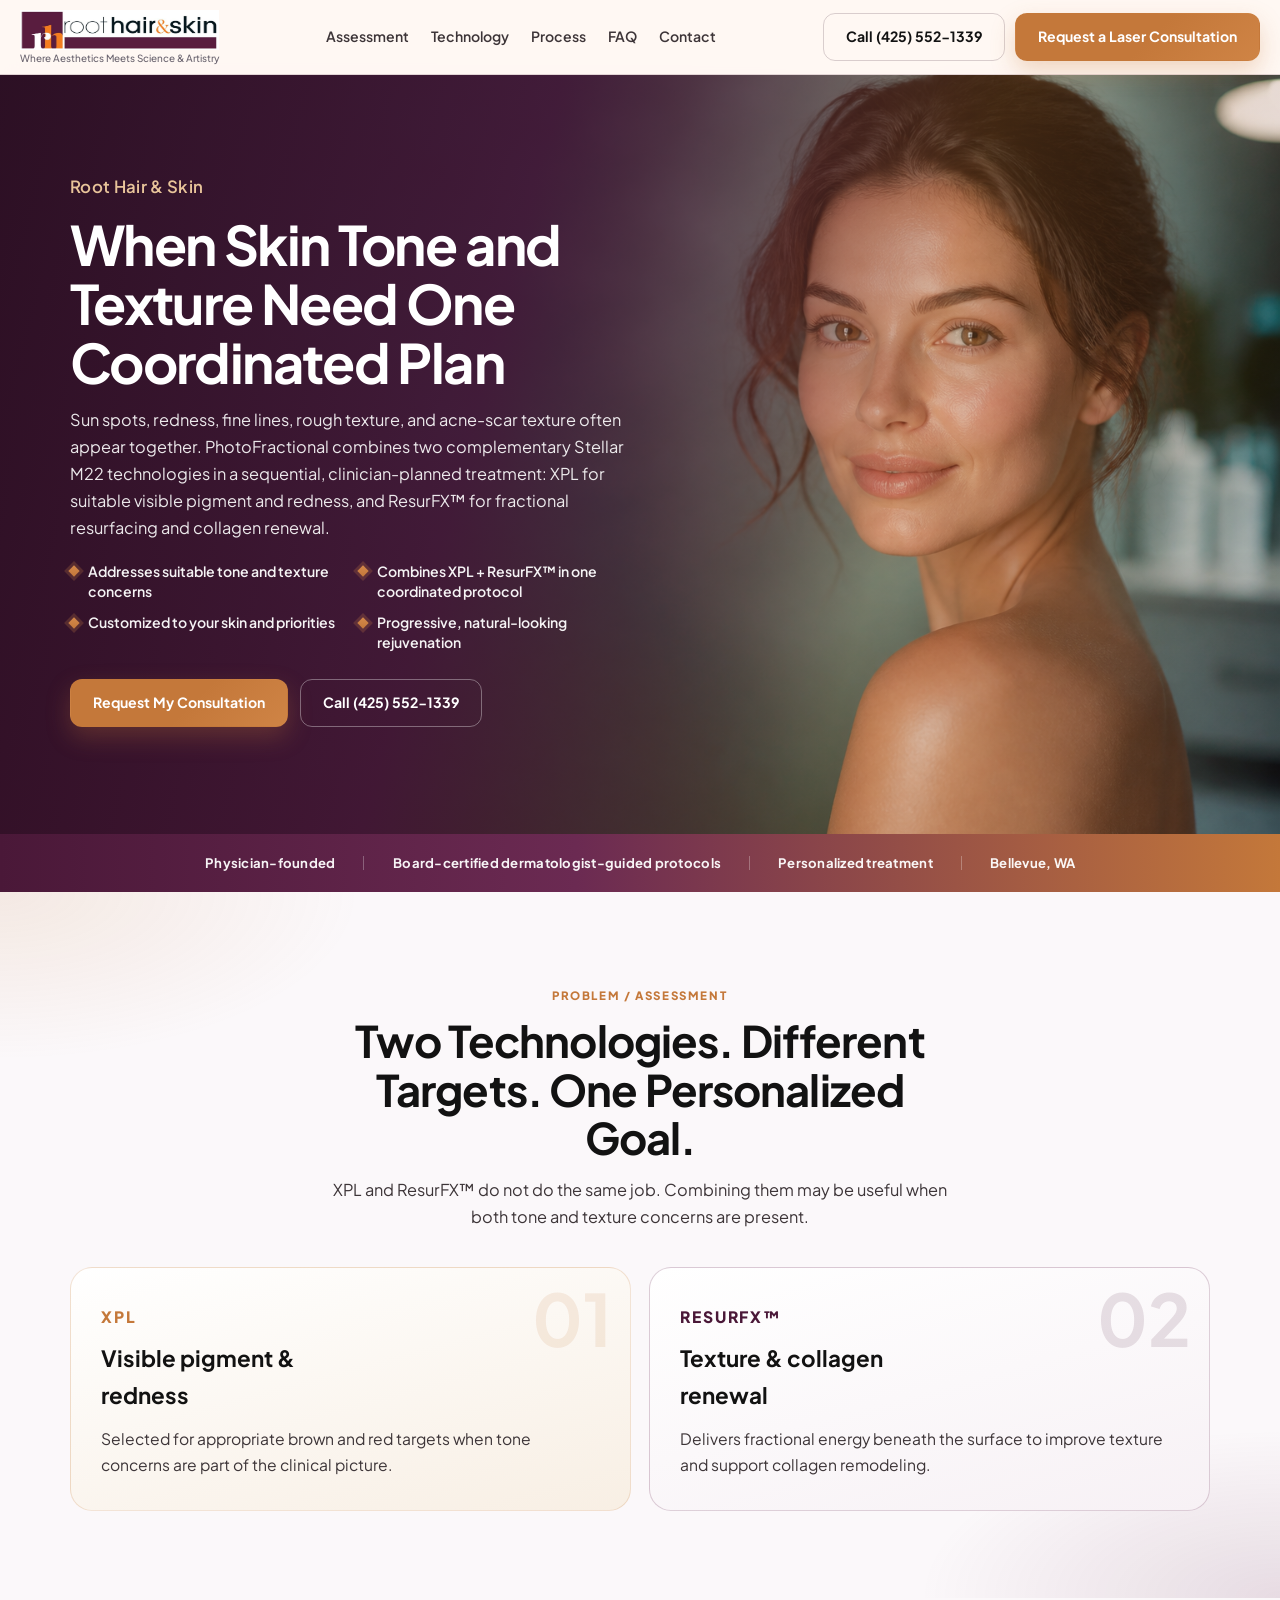
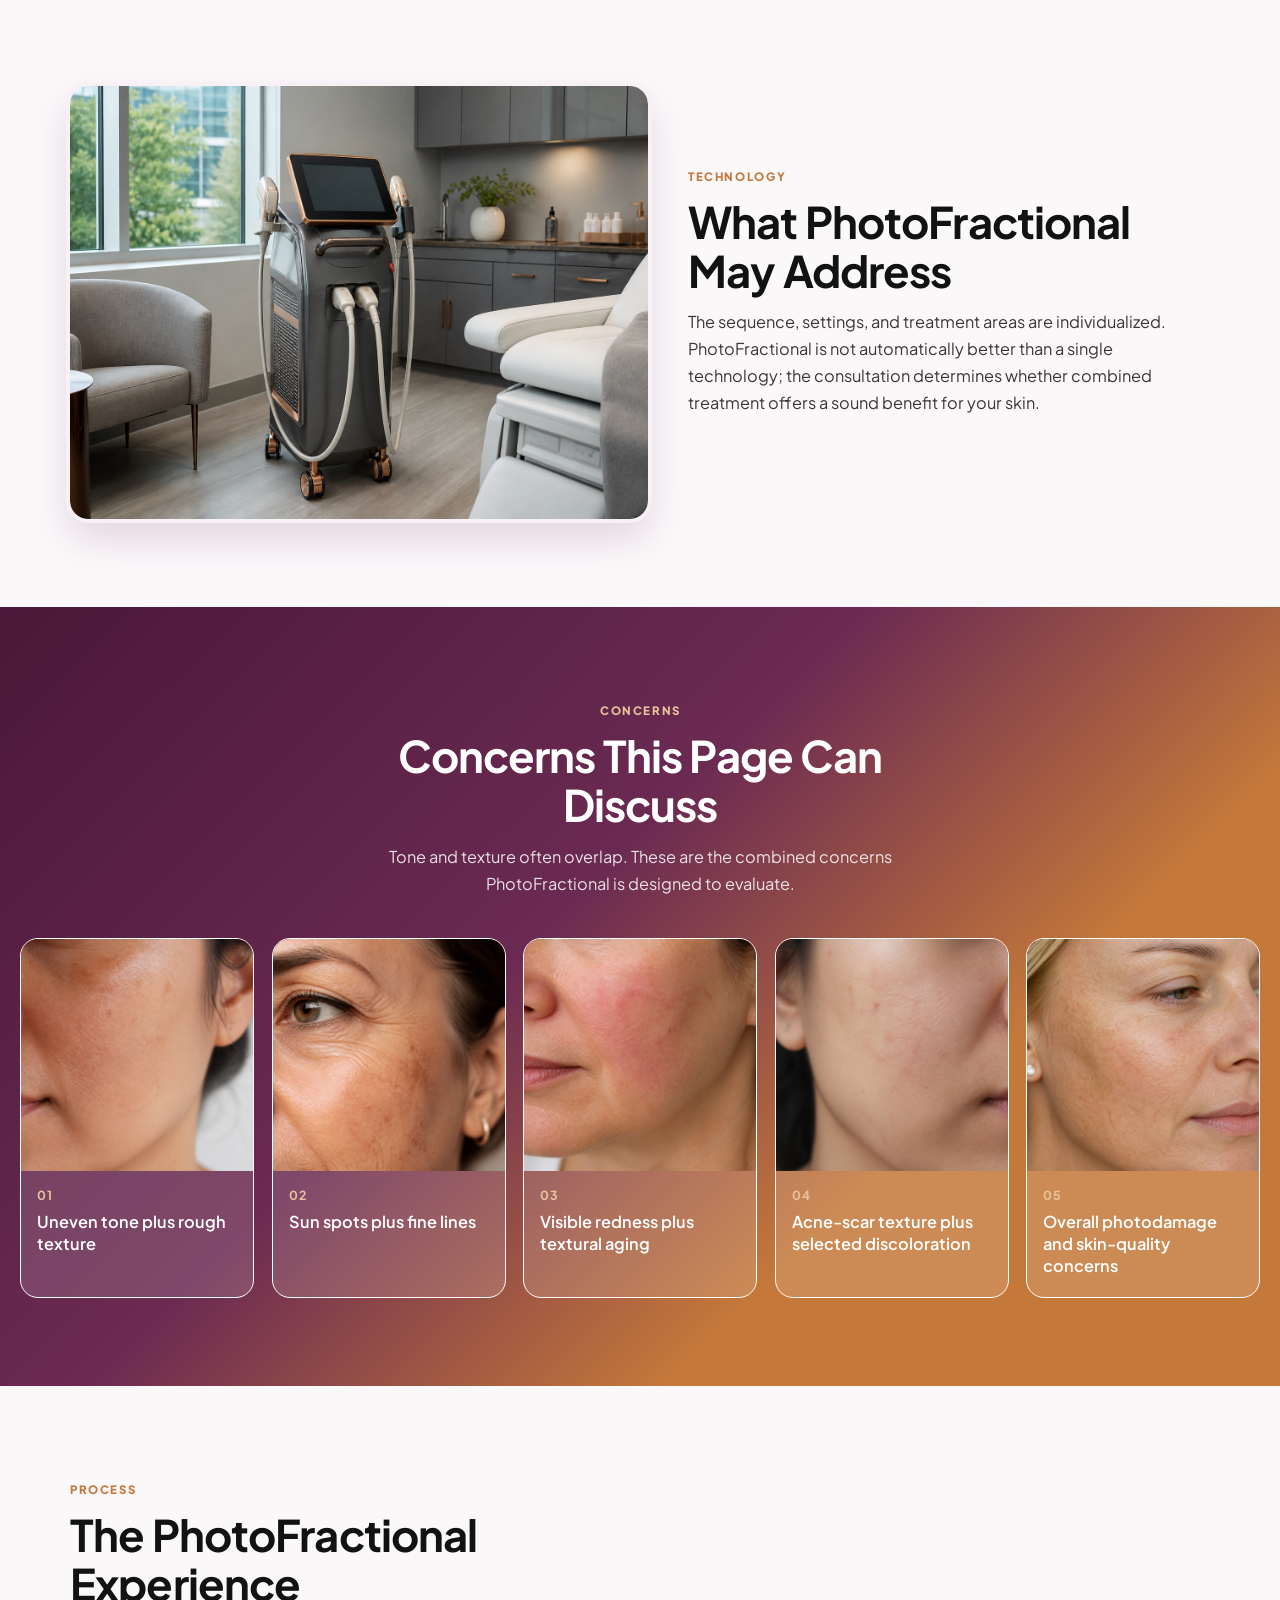
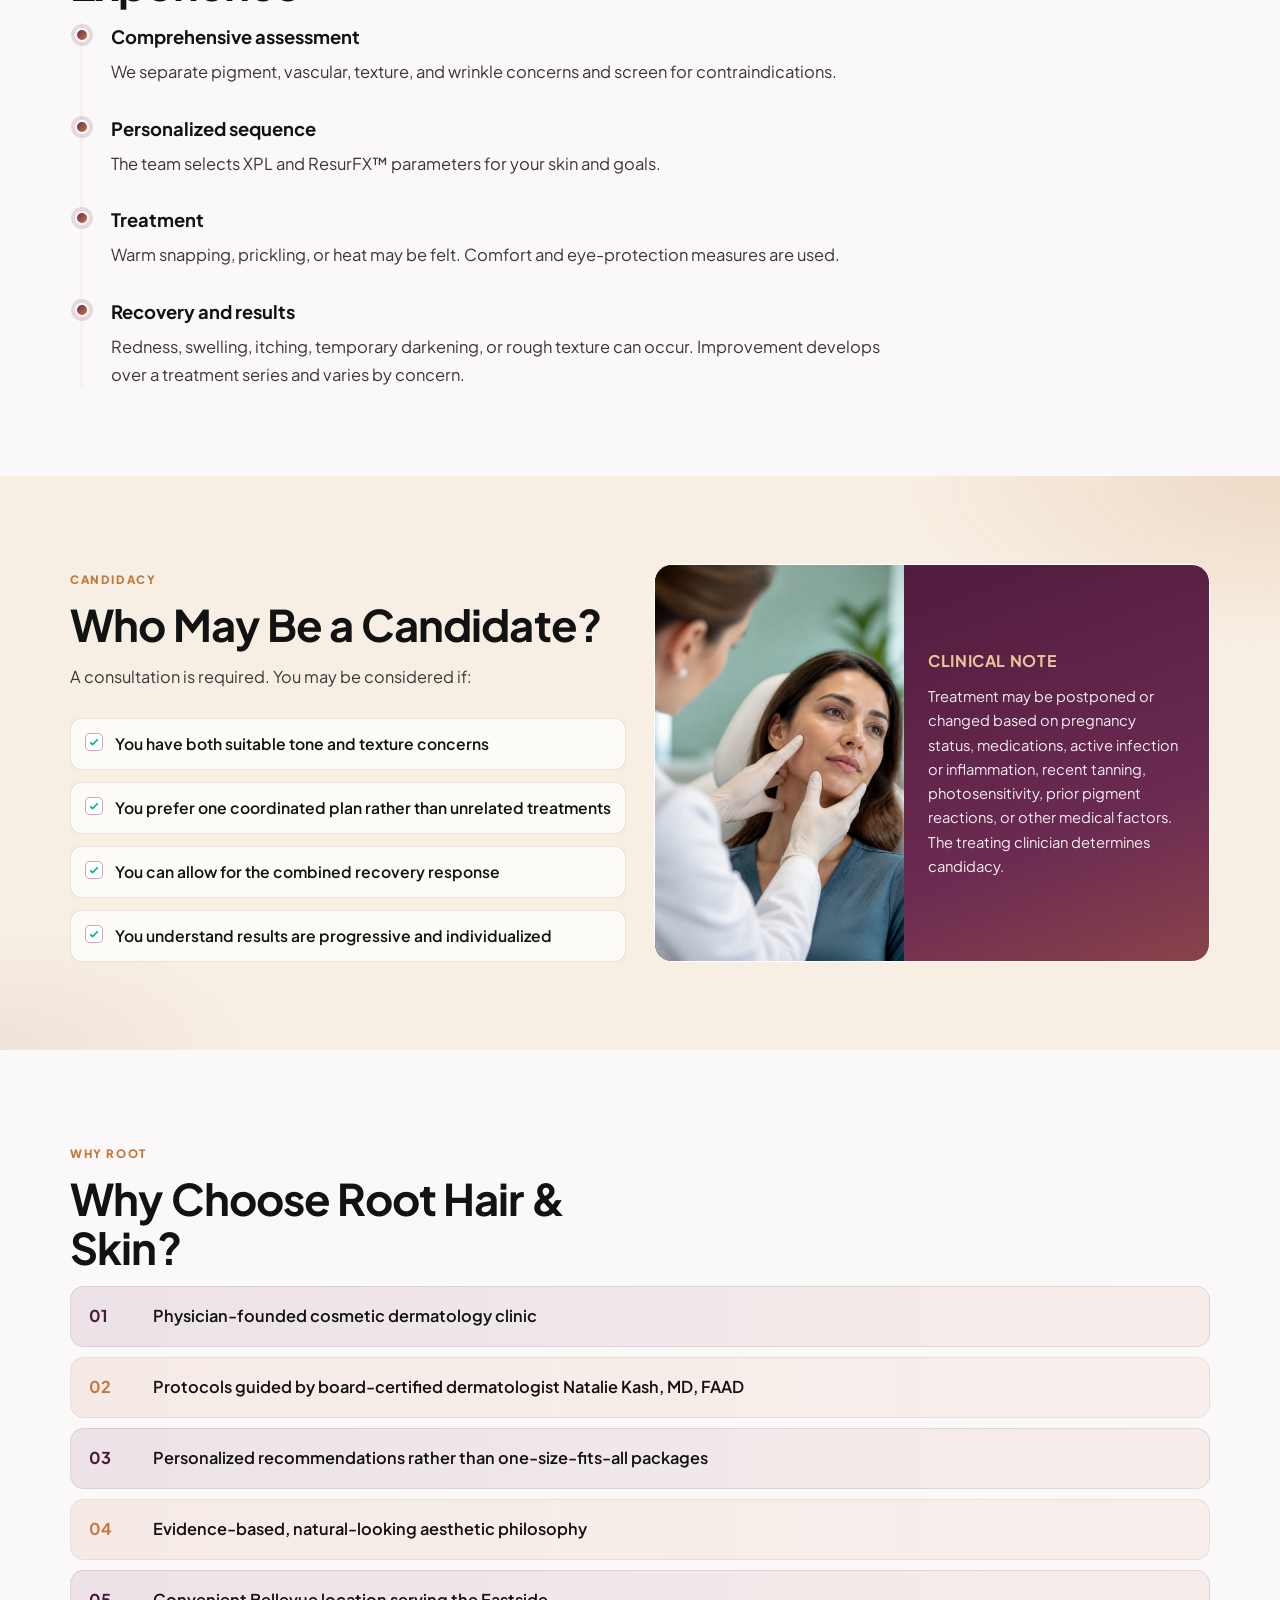
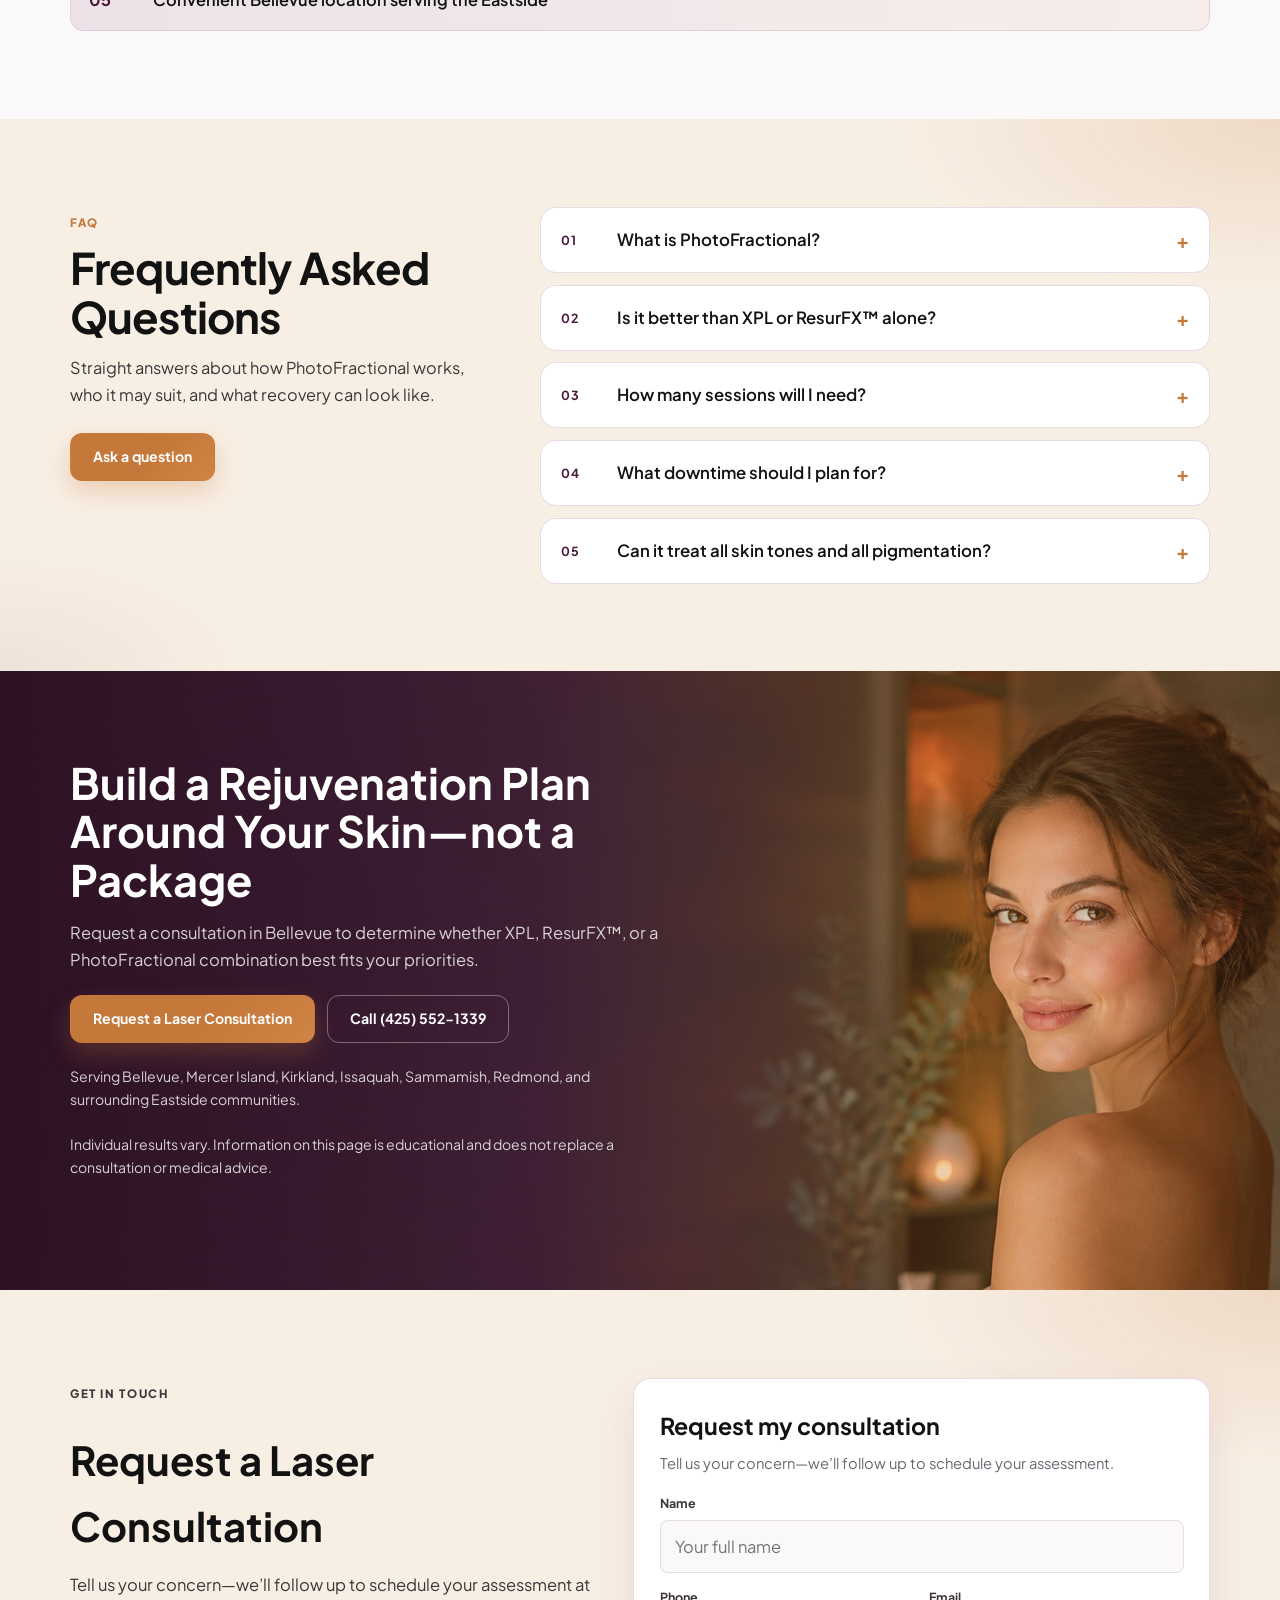
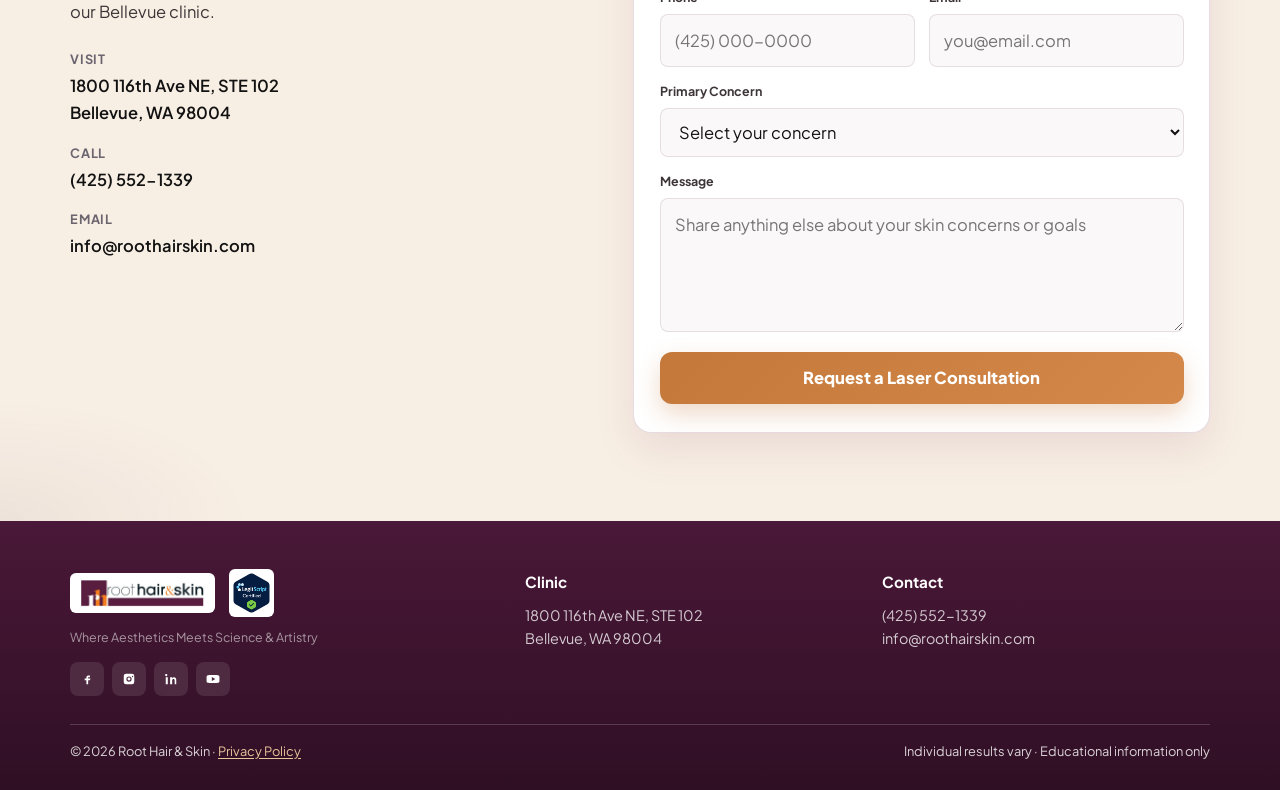
==== commit f3aa95be: "Add warm brown backgrounds to PhotoFractional mid and contact sections. Match candidacy, FAQ, and co" ====
--- a/photofractional/index.html
+++ b/photofractional/index.html
@@ -423,8 +423,9 @@
 
 .candidate {
   background:
-    radial-gradient(700px 320px at 100% 0%, rgba(212, 137, 74, 0.16), transparent 55%),
-    var(--mist);
+    radial-gradient(700px 320px at 100% 0%, rgba(196, 120, 58, 0.18), transparent 55%),
+    radial-gradient(500px 240px at 0% 100%, rgba(74, 24, 56, 0.06), transparent 50%),
+    var(--orange-soft);
 }
 .candidate-grid {
   display: grid; grid-template-columns: 1.05fr 1.05fr; gap: 28px; align-items: stretch;
@@ -508,8 +509,9 @@
 
 .faq {
   background:
-    radial-gradient(700px 300px at 0% 100%, rgba(107, 42, 82, 0.14), transparent 55%),
-    var(--mist);
+    radial-gradient(700px 320px at 100% 0%, rgba(196, 120, 58, 0.18), transparent 55%),
+    radial-gradient(500px 240px at 0% 100%, rgba(74, 24, 56, 0.06), transparent 50%),
+    var(--orange-soft);
 }
 .faq-layout {
   display: grid;
@@ -580,7 +582,13 @@
 }
 .edu-disclaimer { margin-top: 6px; }
 
-.contact { padding: 88px 0; background: var(--paper); }
+.contact {
+  padding: 88px 0;
+  background:
+    radial-gradient(700px 320px at 100% 0%, rgba(196, 120, 58, 0.18), transparent 55%),
+    radial-gradient(500px 240px at 0% 100%, rgba(74, 24, 56, 0.06), transparent 50%),
+    var(--orange-soft);
+}
 .contact-grid {
   display: grid; grid-template-columns: 0.95fr 1.05fr; gap: 40px; align-items: start;
 }
